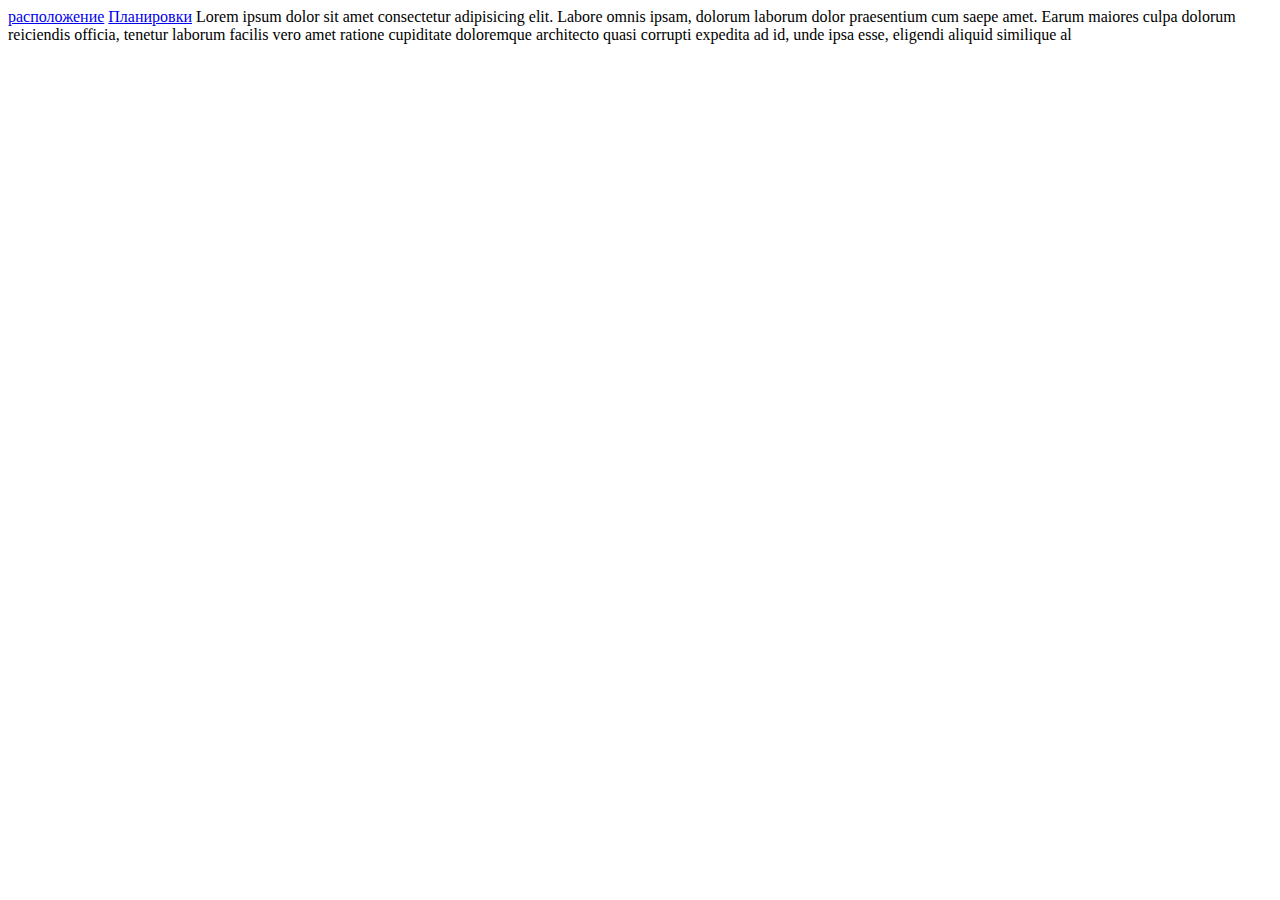
==== index.html @ f55ac9bf "инициализация проекта" ====
<!DOCTYPE html>
<html lang="en">
<head>
    <meta charset="UTF-8">
    <meta name="viewport" content="width=device-width, initial-scale=1.0">
    <link rel="stylesheet" href="css/style.min.css">
    <title>Document</title>
    <style> 
      * {
        font-family:  "Montserrat";
      }
    </style>
</head>
<body>
    <a href="location.html">расположение</a>
    <a href="plans.html">Планировки</a>
    Lorem ipsum dolor sit amet consectetur adipisicing elit. Labore omnis ipsam, dolorum laborum dolor praesentium cum saepe amet. Earum maiores culpa dolorum reiciendis officia, tenetur laborum facilis vero amet ratione cupiditate doloremque architecto quasi corrupti expedita ad id, unde ipsa esse, eligendi aliquid similique al
</body>
</html>
---- css/style.min.css ----
/*# sourceMappingURL=style.min.css.map */
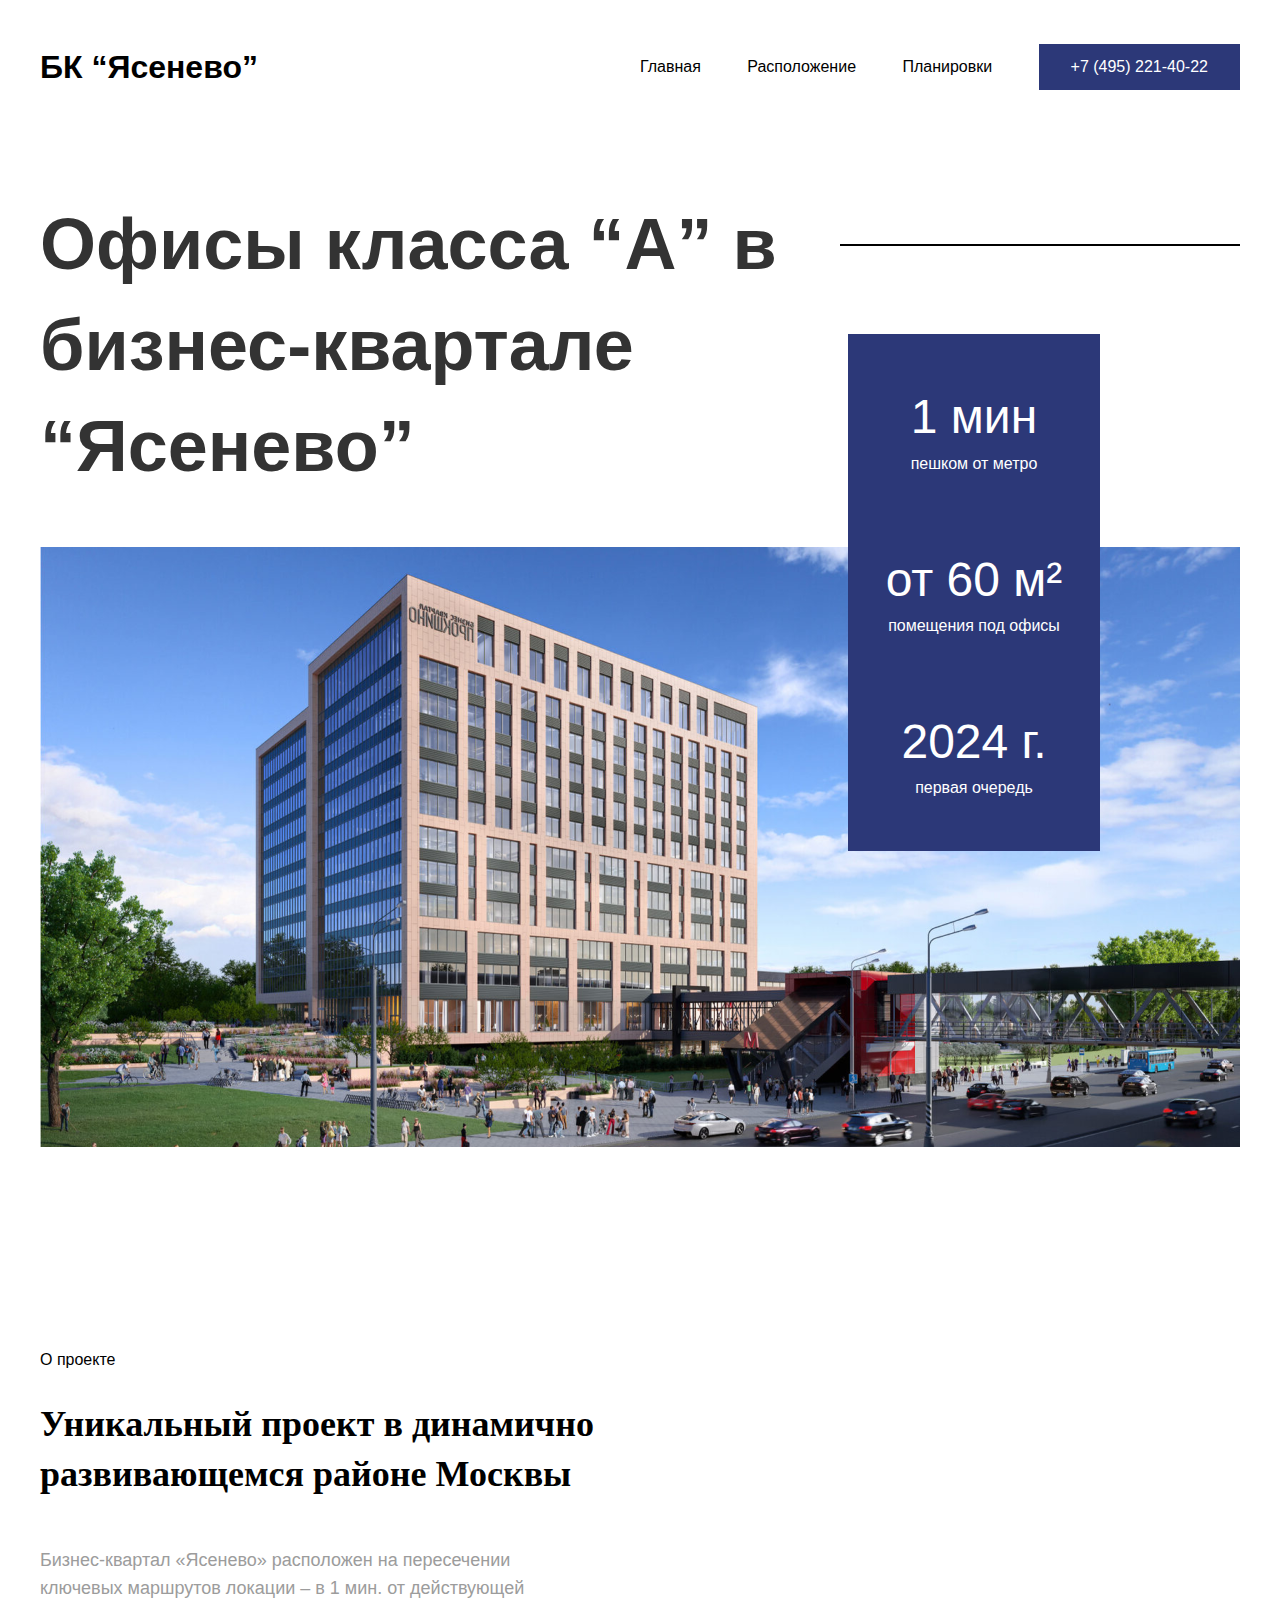
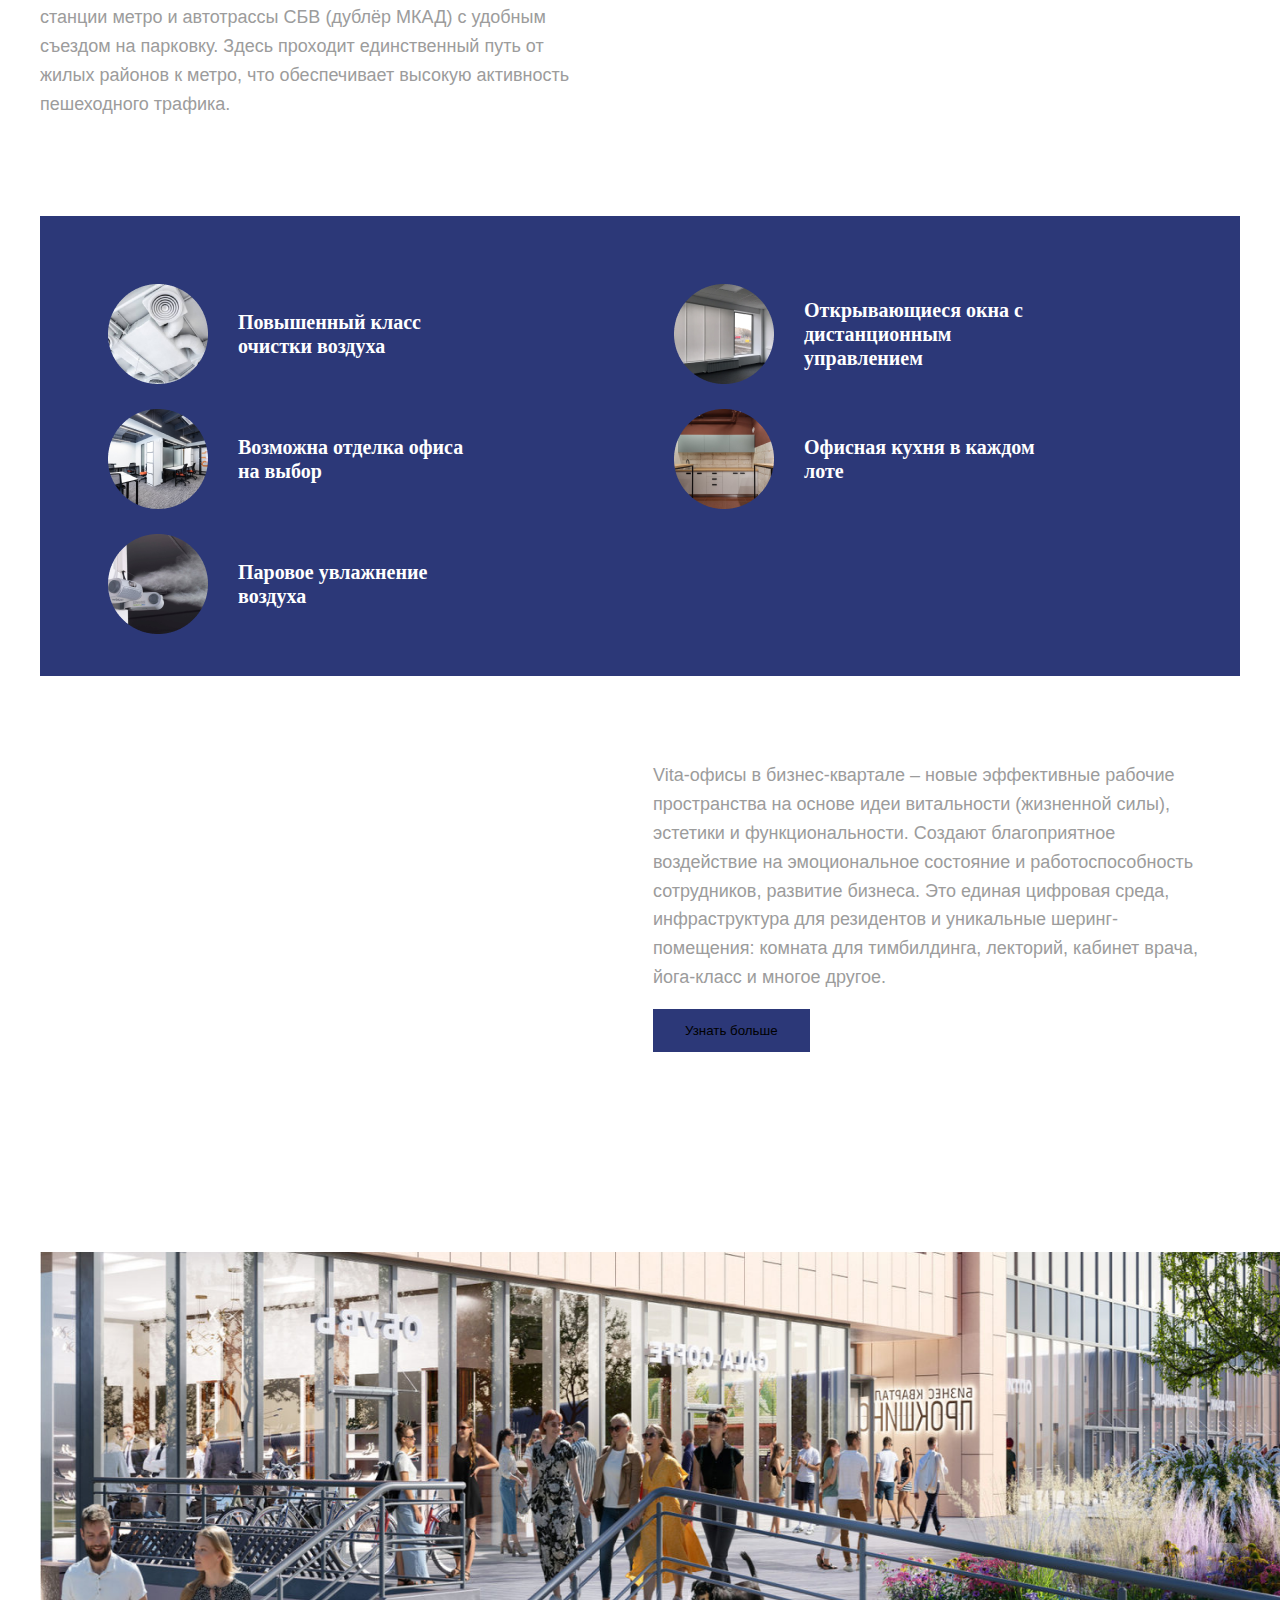
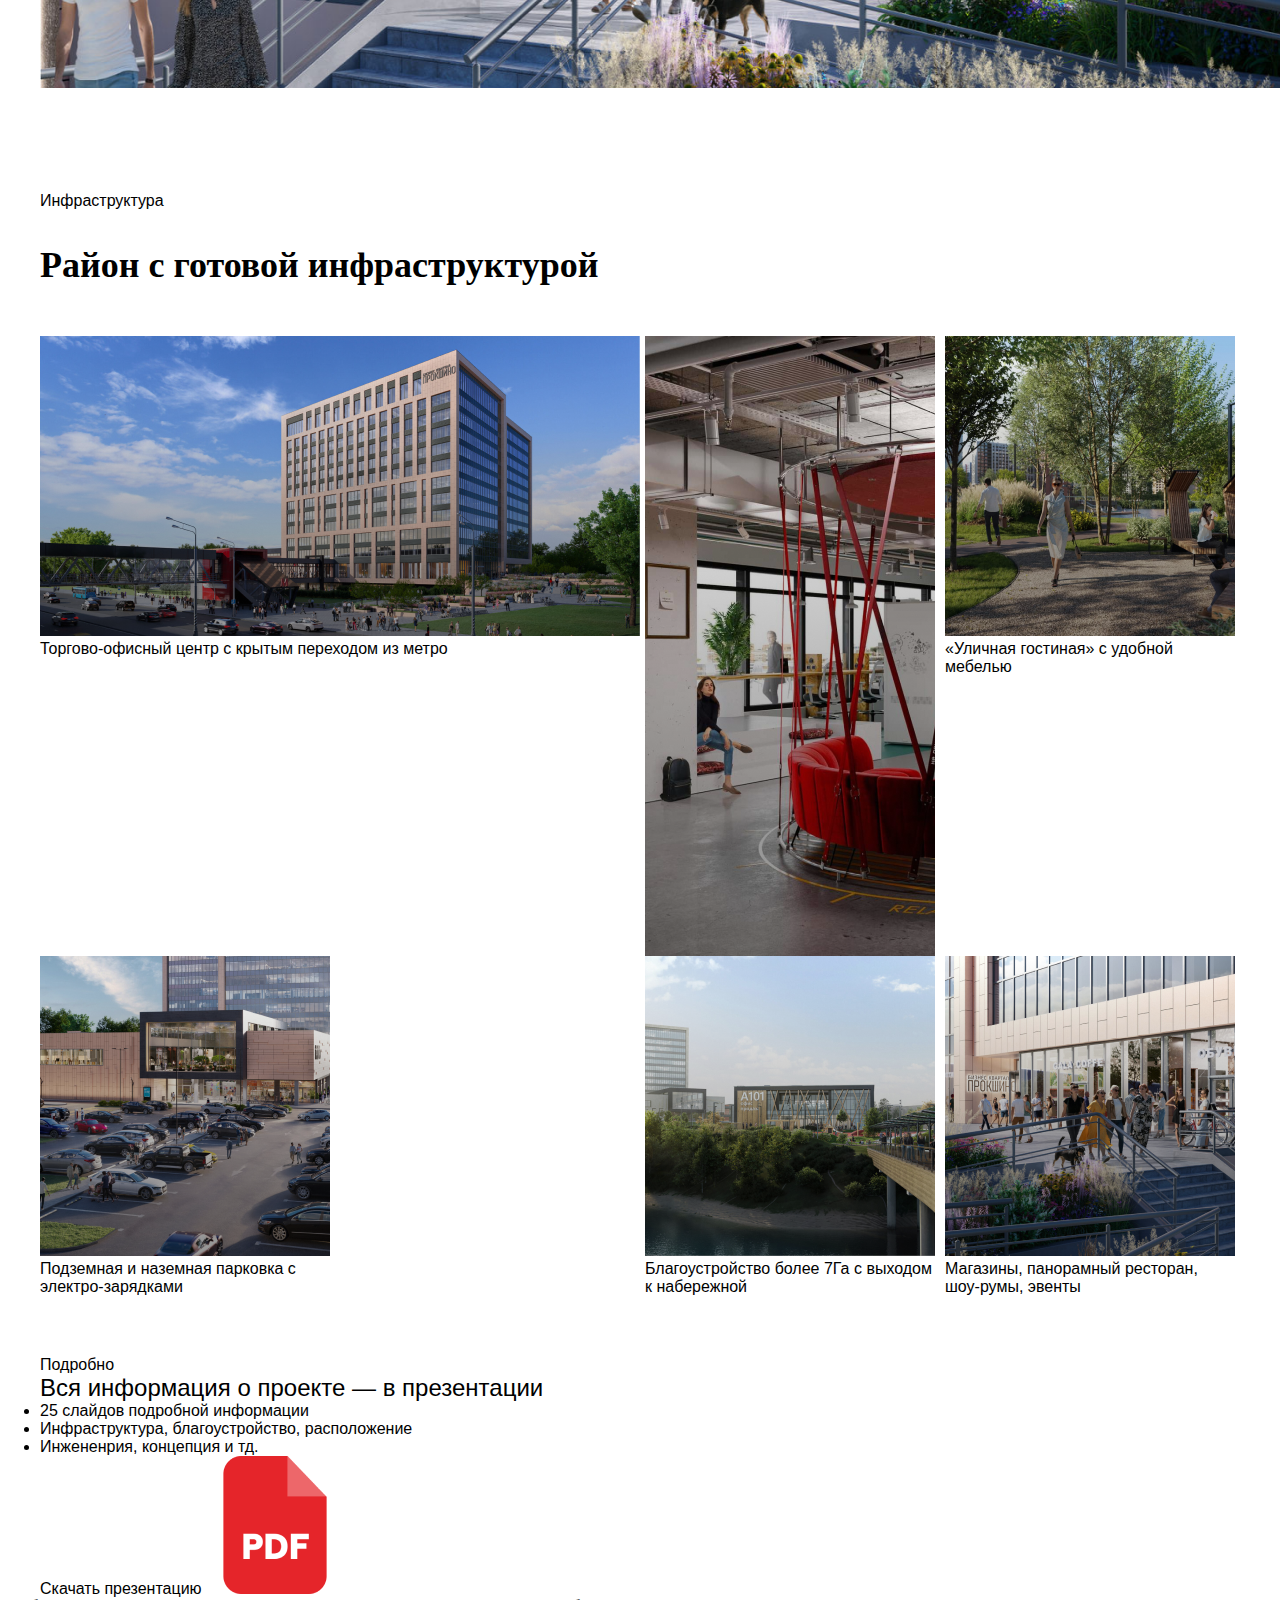
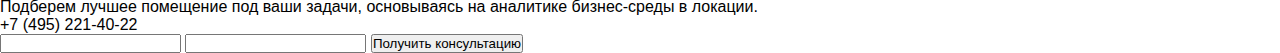
==== commit c656dc8d: "диплом правки" ====
--- a/index.html
+++ b/index.html
@@ -1,19 +1,176 @@
 <!DOCTYPE html>
 <html lang="en">
+
 <head>
-    <meta charset="UTF-8">
-    <meta name="viewport" content="width=device-width, initial-scale=1.0">
-    <link rel="stylesheet" href="css/style.min.css">
-    <title>Document</title>
-    <style> 
-      * {
-        font-family:  "Montserrat";
-      }
-    </style>
+  <meta charset="UTF-8">
+  <meta http-equiv="X-UA-Compatible" content="IE=edge">
+  <meta name="viewport" content="width=device-width, initial-scale=1.0">
+  <link rel="stylesheet" href="css/style.min.css">
+  <link rel="stylesheet" href="css/header.min.css">
+  <link rel="stylesheet" href="css/hero.min.css">
+  <link rel="stylesheet" href="css/opis.min.css">
+  <link rel="stylesheet" href="css/main.min.css">
+  <link rel="stylesheet" href="css/fonts.min.css">
+  <link rel="stylesheet" href="css/inf.min.css">
+  <title>БК “Ясенево” | Главная</title>
 </head>
+
 <body>
-    <a href="location.html">расположение</a>
-    <a href="plans.html">Планировки</a>
-    Lorem ipsum dolor sit amet consectetur adipisicing elit. Labore omnis ipsam, dolorum laborum dolor praesentium cum saepe amet. Earum maiores culpa dolorum reiciendis officia, tenetur laborum facilis vero amet ratione cupiditate doloremque architecto quasi corrupti expedita ad id, unde ipsa esse, eligendi aliquid similique al
+  <div class="wrapper">
+    <header>
+      <div class="container">
+        <div class="header">
+          <a href="index.html" class="header__logo">БК “Ясенево”</a>
+          <nav>
+            <ul class="nav">
+              <li class="nav__item"><a href="index.html">Главная</a></li>
+              <li class="nav__item"><a href="location.html">Расположение</a></li>
+              <li class="nav__item"><a href="plans.html">Планировки</a></li>
+              <li class="nav__item nav__item_button">
+                <a href="tel:+74952214022">
+                  <span>+7 (495) 221-40-22</span>
+                  <img class="nav__item__image" src="assets/images/phone.png" alt="">
+                </a>
+              </li>
+            </ul>
+          </nav>
+        </div>
+      </div>
+    </header>
+    <main>
+      <div class="container">
+        <section class="hero">
+          <h1 class="hero__title">Офисы класса “А” в бизнес-квартале “Ясенево”</h1>
+          <div class="hero__parametrs hero__parametrs_large">
+            <div class="hero__parametrs__item">
+              <span><strong>1 мин</strong></span>
+              <span>пешком от метро</span>
+            </div>
+            <div class="hero__parametrs__item">
+              <span><strong>от 60 м²</strong></span>
+              <span>помещения под офисы</span>
+            </div>
+            <div class="hero__parametrs__item">
+              <span><strong>2024 г.</strong></span>
+              <span>первая очередь</span>
+            </div>
+          </div>
+          <img class="hero__image" src="assets/images/Mask group.png" alt="Бизнес квартал">
+          <nav>
+            <ul class="nav hero-nav">
+              <li class="nav__item nav__item_button"><a href="location.html">Расположение</a></li>
+              <li class="nav__item nav__item_button"><a href="plans.html">Планировки</a></li>
+            </ul>
+          </nav>
+        </section>
+        <section class="opis">
+          <p style="opis_linia">О проекте</p>
+          <div class="opis_abz1">
+            <div>
+              <h2 class="opis_title">Уникальный проект в динамично развивающемся районе Москвы</h2>
+              <div class="opis_abz1_p">
+                <p>Бизнес-квартал «Ясенево» расположен на пересечении ключевых маршрутов локации – в 1 мин. от
+                  действующей
+                  станции метро и автотрассы СБВ (дублёр МКАД) с удобным съездом на парковку. Здесь проходит
+                  единственный путь
+                  от жилых районов к метро, что обеспечивает высокую активность пешеходного трафика.</p>
+              </div>
+            </div>
+          </div>
+
+          <div class="opis_grid">
+            <div class="opis_grid_div">
+              <img src="assets\images\grid 1.png" alt="" class="opis_grid_img">
+              <p class="opis_grid_p">Повышенный класс очистки воздуха</p>
+            </div>
+            <div class="opis_grid_div">
+              <img src="assets\images\grid 2.png" alt="" class="opis_grid_img">
+              <p class="opis_grid_p">Открывающиеся окна с дистанционным управлением</p>
+            </div>
+            <div class="opis_grid_div">
+              <img src="assets\images\grid 3.png" alt="" class="opis_grid_img">
+              <p class="opis_grid_p">Возможна отделка офиса на выбор</p>
+            </div>
+            <div class="opis_grid_div">
+              <img src="assets\images\grid 4.png" alt="" class="opis_grid_img">
+              <p class="opis_grid_p">Офисная кухня в каждом лоте</p>
+            </div>
+            <div class="opis_grid_div">
+              <img src="assets\images\grid 5.png" alt="" class="opis_grid_img">
+              <p class="opis_grid_p">Паровое увлажнение воздуха</p>
+            </div>
+          </div>
+          <div class="opis_abz2_p">
+            <p>Vita-офисы в бизнес-квартале – новые эффективные рабочие пространства на основе идеи витальности
+              (жизненной
+              силы), эстетики и функциональности. Создают благоприятное воздействие на эмоциональное состояние и
+              работоспособность сотрудников, развитие бизнеса. Это единая цифровая среда, инфраструктура для резидентов
+              и
+              уникальные шеринг-помещения: комната для тимбилдинга, лекторий, кабинет врача, йога-класс и многое другое.
+            </p>
+          </div>
+          <button class="opis_button">
+            <a href="/">Узнать больше</a>
+          </button>
+          
+        </section>
+        <img src="assets\images\Mask group-3.png" alt="" class="main_img">
+        <section class="inf">
+          <p style="inf_linia">Инфраструктура</p>
+          <h2 class="inf_title">Район с готовой инфраструктурой</h2>
+          <div class="inf_grid">
+            <div class="inf_grid_1">
+              <img src="assets\images\inf 1.png" alt="">
+              <p>Торгово-офисный центр с крытым переходом из метро</p>
+            </div>
+            <div class="inf_grid_2">
+              <img src="assets\images\inf 2.png" alt="">
+              <p>Уникальные пространства для резидентов бизнес центра</p>
+            </div>
+            <div class="inf_grid_3">
+              <img src="assets\images\inf 3.png" alt="">
+              <p>«Уличная гостиная» с удобной мебелью</p>
+            </div>
+            <div class="inf_grid_4">
+              <img src="assets\images\inf 4.png" alt="">
+              <p>Подземная и наземная парковка с электро-зарядками</p>
+            </div>
+            <div class="inf_grid_5">
+              <img src="assets\images\inf 5.png" alt="">
+              <p>Благоустройство более 7Га с выходом к набережной</p>
+            </div>
+            <div class="inf_grid_6">
+              <img src="assets\images\inf 6.png" alt="">
+              <p>Магазины, панорамный ресторан, шоу-румы, эвенты</p>
+            </div>
+          </div>
+        </section>
+        <section class="pdf">
+          <p class="pdf_linia">Подробно</p>
+          <h2 class="pdf__title">Вся информация о проекте — в презентации</h2>
+          <ul>
+            <li>25 слайдов подробной информации</li>
+            <li>Инфраструктура, благоустройство, расположение</li>
+            <li>Инжененрия, концепция и тд.</li>
+          </ul>
+          <a href="/assets/Obrazets-polnogo-dizai-n-proekta-1.pdf" class="pdf__link pdf__link_button">Скачать
+            презентацию</a>
+          <img src="assets/images/image 6.png" alt="" class="pdf__image">
+        </section>
+      </div>
+    </main>
+    <footer class="footer">
+      <p>
+        Подберем лучшее помещение под ваши задачи, основываясь на аналитике бизнес-среды в локации.
+      </p>
+      <p>+7 (495) 221-40-22</p>
+      <From action “” method=“get”>
+        <input type="text" id="name" reqaired>
+        <input type="tel" id="tel" reqaired>
+      </From>
+      <button>Получить консультацию</button>
+    </footer>
+  </div>
 </body>
+
 </html>--- a/css/style.min.css
+++ b/css/style.min.css
@@ -1 +1 @@
-/*# sourceMappingURL=style.min.css.map */+@font-face{font-family:"Montserrat";src:url(".../assets/fonts../assets/fonts/Montserrat-Regular.eot");src:local("Montserrat Regular"),local("Montserrat-Regular"),url(".../assets/fonts../assets/fonts/Montserrat-Regular.eot?#iefix") format("embedded-opentype"),url(".../assets/fonts../assets/fonts/Montserrat-Regular.woff2") format("woff2"),url(".../assets/fonts../assets/fonts/Montserrat-Regular.woff") format("woff"),url(".../assets/fonts../assets/fonts/Montserrat-Regular.ttf") format("truetype");font-weight:normal;font-style:normal}@font-face{font-family:"Montserrat";src:url(".../assets/fonts../assets/fonts/Montserrat-Bold.eot");src:local("Montserrat Bold"),local("Montserrat-Bold"),url(".../assets/fonts../assets/fonts/Montserrat-Bold.eot?#iefix") format("embedded-opentype"),url(".../assets/fonts../assets/fonts/Montserrat-Bold.woff2") format("woff2"),url(".../assets/fonts../assets/fonts/Montserrat-Bold.woff") format("woff"),url(".../assets/fonts../assets/fonts/Montserrat-Bold.ttf") format("truetype");font-weight:bold;font-style:normal}@font-face{font-family:"Montserrat";src:url(".../assets/fonts../assets/fonts/Montserrat-Medium.eot");src:local("Montserrat Medium"),local("Montserrat-Medium"),url(".../assets/fonts../assets/fonts/Montserrat-Medium.eot?#iefix") format("embedded-opentype"),url(".../assets/fonts../assets/fonts/Montserrat-Medium.woff2") format("woff2"),url(".../assets/fonts../assets/fonts/Montserrat-Medium.woff") format("woff"),url(".../assets/fonts../assets/fonts/Montserrat-Medium.ttf") format("truetype");font-weight:500;font-style:normal}@font-face{font-family:"Montserrat";src:url(".../assets/fonts../assets/fonts/Montserrat-SemiBold.eot");src:local("Montserrat SemiBold"),local("Montserrat-SemiBold"),url(".../assets/fonts../assets/fonts/Montserrat-SemiBold.eot?#iefix") format("embedded-opentype"),url(".../assets/fonts../assets/fonts/Montserrat-SemiBold.woff2") format("woff2"),url(".../assets/fonts../assets/fonts/Montserrat-SemiBold.woff") format("woff"),url(".../assets/fonts../assets/fonts/Montserrat-SemiBold.ttf") format("truetype");font-weight:600;font-style:normal}*{margin:0;padding:0;font-family:"Montserrat",sans-serif;font-weight:normal;box-sizing:border-box}a{text-decoration:none;color:inherit}.container{width:1200px;margin:0 auto}.main_img{position:relative;left:0;right:0;width:100vw;height:436px}@media screen and (max-width: 1279px)and (min-width: 768px){.container{width:90vw}}@media screen and (max-width: 767px){.container{width:auto;margin:0 15px}}.header{display:flex;align-items:center;justify-content:space-between;color:#000;margin-top:40px}.header__logo{font-weight:700;font-size:32px;line-height:170%}.nav{list-style:none;display:flex;align-items:center;justify-content:space-between;width:600px}.nav__item_button{color:#fff;padding:14px 32px;background:#2c3878}.nav__item_button:hover{transform:scale(1.03)}.nav__item__image{display:none}@media screen and (max-width: 1279px)and (min-width: 768px){.header__logo{font-size:20px}.nav{width:480px}.nav__item{font-size:14px}.nav__item:first-child{display:none}}@media screen and (max-width: 767px){.header{margin-top:15px}.header__logo{font-size:20px}.nav{width:auto}.nav__item{padding:12px 20px}.nav__item:not(:last-child){display:none}.nav__item span{display:none}.nav__item__image{display:block}}.hero{padding:100px 0;position:relative}.hero__title{font-weight:bold;font-size:72px;line-height:140%;max-width:760px;color:#333;margin-bottom:50px}.hero__title::after{position:absolute;content:"";top:150px;right:0;width:400px;height:2px;background:#000}.hero__title_smaller{font-size:52px}.hero__image{-o-object-fit:cover;object-fit:cover;width:100%;height:600px}.hero__parametrs{position:absolute;right:140px;top:240px;background:#2c3878;width:252px;display:flex;flex-direction:column;align-items:center;justify-content:space-around;padding-top:30px}.hero__parametrs__item{padding:40px 0;text-align:center}.hero__parametrs__item span{display:block;color:#fff;font-weight:400;font-size:16px;padding-bottom:10px;line-height:160%}.hero__parametrs__item strong{font-size:48px}.hero-nav{display:none}@media screen and (max-width: 1279px)and (min-width: 768px){.hero__image{height:400px}.hero__title{font-size:40px;max-width:480px;color:#333;margin-bottom:40px}.hero__title::after{top:130px;right:0;width:30vw}.hero__title_smaller{font-size:32px}.hero__parametrs{position:static;width:100%;flex-direction:row;justify-content:space-evenly}.hero__parametrs:not(.hero__parametrs_large){position:absolute;top:auto;right:0;height:160px;width:240px}.hero__parametrs__item{padding:30px 0}.hero__parametrs__item strong{font-size:40px}}@media screen and (max-width: 767px){.hero{padding:50px 0}.hero__image{height:200px}.hero__title{font-size:24px;max-width:100%;margin-bottom:20px}.hero__title::after{width:0}.hero__title_smaller{font-size:24px}.hero__parametrs{position:static;width:100%;flex-direction:row;justify-content:space-evenly;padding-top:15px}.hero__parametrs:not(.hero__parametrs_large){position:absolute;top:auto;right:0;height:90px;width:150px}.hero__parametrs__item{padding:20px 0}.hero__parametrs__item span{font-size:10px;padding-bottom:5px}.hero__parametrs__item strong{font-size:20px}.hero-nav{display:flex;width:100%;justify-content:space-between}.hero-nav .nav__item{font-size:14px;text-align:center;flex:1;display:block;margin:15px 5px}}.inf{padding:100px 0;position:relative}.inf_title{margin-top:30px;width:713px;color:var(#333333, #333);font-family:"Montserrat";font-size:36px;font-style:normal;font-weight:600;line-height:140%;margin-bottom:46px}.inf_linia{position:relative;color:var(#333333, #000);font-family:"Montserrat";font-size:16px;font-style:normal;font-weight:500;line-height:150%;text-transform:uppercase}.inf_linia::after{position:absolute;content:"";top:150px;right:0;width:400px;height:2px;background:#000}/*# sourceMappingURL=style.min.css.map */--- a/css/header.min.css
+++ b/css/header.min.css
@@ -0,0 +1 @@
+.header{display:flex;align-items:center;justify-content:space-between;color:#000;margin-top:40px}.header__logo{font-weight:700;font-size:32px;line-height:170%}.nav{list-style:none;display:flex;align-items:center;justify-content:space-between;width:600px}.nav__item_button{color:#fff;padding:14px 32px;background:#2c3878}.nav__item_button:hover{transform:scale(1.03)}.nav__item__image{display:none}@media screen and (max-width: 1279px)and (min-width: 768px){.header__logo{font-size:20px}.nav{width:480px}.nav__item{font-size:14px}.nav__item:first-child{display:none}}@media screen and (max-width: 767px){.header{margin-top:15px}.header__logo{font-size:20px}.nav{width:auto}.nav__item{padding:12px 20px}.nav__item:not(:last-child){display:none}.nav__item span{display:none}.nav__item__image{display:block}}/*# sourceMappingURL=header.min.css.map */--- a/css/hero.min.css
+++ b/css/hero.min.css
@@ -0,0 +1 @@
+.hero{padding:100px 0;position:relative}.hero__title{font-weight:bold;font-size:72px;line-height:140%;max-width:760px;color:#333;margin-bottom:50px}.hero__title::after{position:absolute;content:"";top:150px;right:0;width:400px;height:2px;background:#000}.hero__title_smaller{font-size:52px}.hero__image{-o-object-fit:cover;object-fit:cover;width:100%;height:600px}.hero__parametrs{position:absolute;right:140px;top:240px;background:#2c3878;width:252px;display:flex;flex-direction:column;align-items:center;justify-content:space-around;padding-top:30px}.hero__parametrs__item{padding:40px 0;text-align:center}.hero__parametrs__item span{display:block;color:#fff;font-weight:400;font-size:16px;padding-bottom:10px;line-height:160%}.hero__parametrs__item strong{font-size:48px}.hero-nav{display:none}@media screen and (max-width: 1279px)and (min-width: 768px){.hero__image{height:400px}.hero__title{font-size:40px;max-width:480px;color:#333;margin-bottom:40px}.hero__title::after{top:130px;right:0;width:30vw}.hero__title_smaller{font-size:32px}.hero__parametrs{position:static;width:100%;flex-direction:row;justify-content:space-evenly}.hero__parametrs:not(.hero__parametrs_large){position:absolute;top:auto;right:0;height:160px;width:240px}.hero__parametrs__item{padding:30px 0}.hero__parametrs__item strong{font-size:40px}}@media screen and (max-width: 767px){.hero{padding:50px 0}.hero__image{height:200px}.hero__title{font-size:24px;max-width:100%;margin-bottom:20px}.hero__title::after{width:0}.hero__title_smaller{font-size:24px}.hero__parametrs{position:static;width:100%;flex-direction:row;justify-content:space-evenly;padding-top:15px}.hero__parametrs:not(.hero__parametrs_large){position:absolute;top:auto;right:0;height:90px;width:150px}.hero__parametrs__item{padding:20px 0}.hero__parametrs__item span{font-size:10px;padding-bottom:5px}.hero__parametrs__item strong{font-size:20px}.hero-nav{display:flex;width:100%;justify-content:space-between}.hero-nav .nav__item{font-size:14px;text-align:center;flex:1;display:block;margin:15px 5px}}/*# sourceMappingURL=hero.min.css.map */--- a/css/opis.min.css
+++ b/css/opis.min.css
@@ -0,0 +1 @@
+.opis{padding:100px 0;position:relative}.opis_title{margin-top:30px;width:713px;color:var(#333333, #333);font-family:"Montserrat";font-size:36px;font-style:normal;font-weight:600;line-height:140%}.opis_linia{color:var(#333333, #000);font-family:"Montserrat";font-size:16px;font-style:normal;font-weight:500;line-height:150%;text-transform:uppercase}.opis_linia::after{position:absolute;content:"";top:150px;right:0;width:400px;height:2px;background:#000}.opis_abz1_p{margin-top:46px;width:554px;color:var(--Grayscale-10, #9C9C9C);font-family:"Montserrat";font-size:18px;font-style:normal;font-weight:400;line-height:160%;margin-bottom:98px}.opis_grid{display:grid;background-color:#2c3878;grid-template-columns:repeat(2, 1fr);grid-template-rows:repeat(3, 125px);justify-content:center;padding-left:68px;padding-top:55px;padding-bottom:55px;width:1200px;height:460px;flex-shrink:0}.opis_grid_img{float:left}.opis_grid_p{align-content:end;width:240px;margin-left:30px;color:var(--Grayscale-White, #FFF);font-family:"Montserrat";font-size:20px;font-style:normal;font-weight:600;line-height:120%}.opis_grid_div{display:flex;align-items:center}.opis_abz2_p{margin-left:613px;margin-top:85px;width:554px;color:var(--Grayscale-10, #9C9C9C);font-family:"Montserrat";font-size:18px;font-style:normal;font-weight:400;line-height:160%}.opis_button{display:inline-flex;padding:14px 32px;align-items:flex-start;gap:10px;background-color:#2c3878;margin-left:613px;margin-top:17px;margin-bottom:100px;border:none}.opis_button:hover{transform:scale(1.03)}/*# sourceMappingURL=opis.min.css.map */--- a/css/main.min.css
+++ b/css/main.min.css
@@ -0,0 +1 @@
+*{margin:0;padding:0;font-family:"Montserrat",sans-serif;font-weight:normal;box-sizing:border-box}a{text-decoration:none;color:inherit}.container{width:1200px;margin:0 auto}.main_img{position:relative;left:0;right:0;width:100vw;height:436px}@media screen and (max-width: 1279px)and (min-width: 768px){.container{width:90vw}}@media screen and (max-width: 767px){.container{width:auto;margin:0 15px}}/*# sourceMappingURL=main.min.css.map */--- a/css/fonts.min.css
+++ b/css/fonts.min.css
@@ -0,0 +1 @@
+@font-face{font-family:"Montserrat";src:url(".../assets/fonts../assets/fonts/Montserrat-Regular.eot");src:local("Montserrat Regular"),local("Montserrat-Regular"),url(".../assets/fonts../assets/fonts/Montserrat-Regular.eot?#iefix") format("embedded-opentype"),url(".../assets/fonts../assets/fonts/Montserrat-Regular.woff2") format("woff2"),url(".../assets/fonts../assets/fonts/Montserrat-Regular.woff") format("woff"),url(".../assets/fonts../assets/fonts/Montserrat-Regular.ttf") format("truetype");font-weight:normal;font-style:normal}@font-face{font-family:"Montserrat";src:url(".../assets/fonts../assets/fonts/Montserrat-Bold.eot");src:local("Montserrat Bold"),local("Montserrat-Bold"),url(".../assets/fonts../assets/fonts/Montserrat-Bold.eot?#iefix") format("embedded-opentype"),url(".../assets/fonts../assets/fonts/Montserrat-Bold.woff2") format("woff2"),url(".../assets/fonts../assets/fonts/Montserrat-Bold.woff") format("woff"),url(".../assets/fonts../assets/fonts/Montserrat-Bold.ttf") format("truetype");font-weight:bold;font-style:normal}@font-face{font-family:"Montserrat";src:url(".../assets/fonts../assets/fonts/Montserrat-Medium.eot");src:local("Montserrat Medium"),local("Montserrat-Medium"),url(".../assets/fonts../assets/fonts/Montserrat-Medium.eot?#iefix") format("embedded-opentype"),url(".../assets/fonts../assets/fonts/Montserrat-Medium.woff2") format("woff2"),url(".../assets/fonts../assets/fonts/Montserrat-Medium.woff") format("woff"),url(".../assets/fonts../assets/fonts/Montserrat-Medium.ttf") format("truetype");font-weight:500;font-style:normal}@font-face{font-family:"Montserrat";src:url(".../assets/fonts../assets/fonts/Montserrat-SemiBold.eot");src:local("Montserrat SemiBold"),local("Montserrat-SemiBold"),url(".../assets/fonts../assets/fonts/Montserrat-SemiBold.eot?#iefix") format("embedded-opentype"),url(".../assets/fonts../assets/fonts/Montserrat-SemiBold.woff2") format("woff2"),url(".../assets/fonts../assets/fonts/Montserrat-SemiBold.woff") format("woff"),url(".../assets/fonts../assets/fonts/Montserrat-SemiBold.ttf") format("truetype");font-weight:600;font-style:normal}/*# sourceMappingURL=fonts.min.css.map */--- a/css/inf.min.css
+++ b/css/inf.min.css
@@ -0,0 +1 @@
+.inf{padding:100px 0;position:relative}.inf_title{margin-top:30px;width:713px;color:var(#333333, #333);font-family:"Montserrat";font-size:36px;font-style:normal;font-weight:600;line-height:140%;margin-bottom:46px}.inf_linia{position:relative;color:var(#333333, #000);font-family:"Montserrat";font-size:16px;font-style:normal;font-weight:500;line-height:150%;text-transform:uppercase}.inf_linia::after{position:absolute;content:"";top:150px;right:0;width:400px;height:2px;background:#000}.inf_grid{display:grid;grid-column:4 auto;grid-row:2 auto}.inf_grid_1{grid-column-start:1;grid-column-end:2;grid-row:1;width:600px;height:300px;flex-shrink:0}.inf_grid_2{grid-row-start:1;grid-row-end:2;grid-column:2;width:290px;height:620px;flex-shrink:0}.inf_grid_3{grid-row-start:1;grid-column:4;width:290px;height:300px;flex-shrink:0}.inf_grid_4{grid-row-start:2;grid-column:1;width:290px;height:300px;flex-shrink:0}.inf_grid_5{grid-row-start:2;grid-column:2;width:290px;height:300px;flex-shrink:0}.inf_grid_6{grid-row-start:2;grid-column:4;width:290px;height:300px;flex-shrink:0}/*# sourceMappingURL=inf.min.css.map */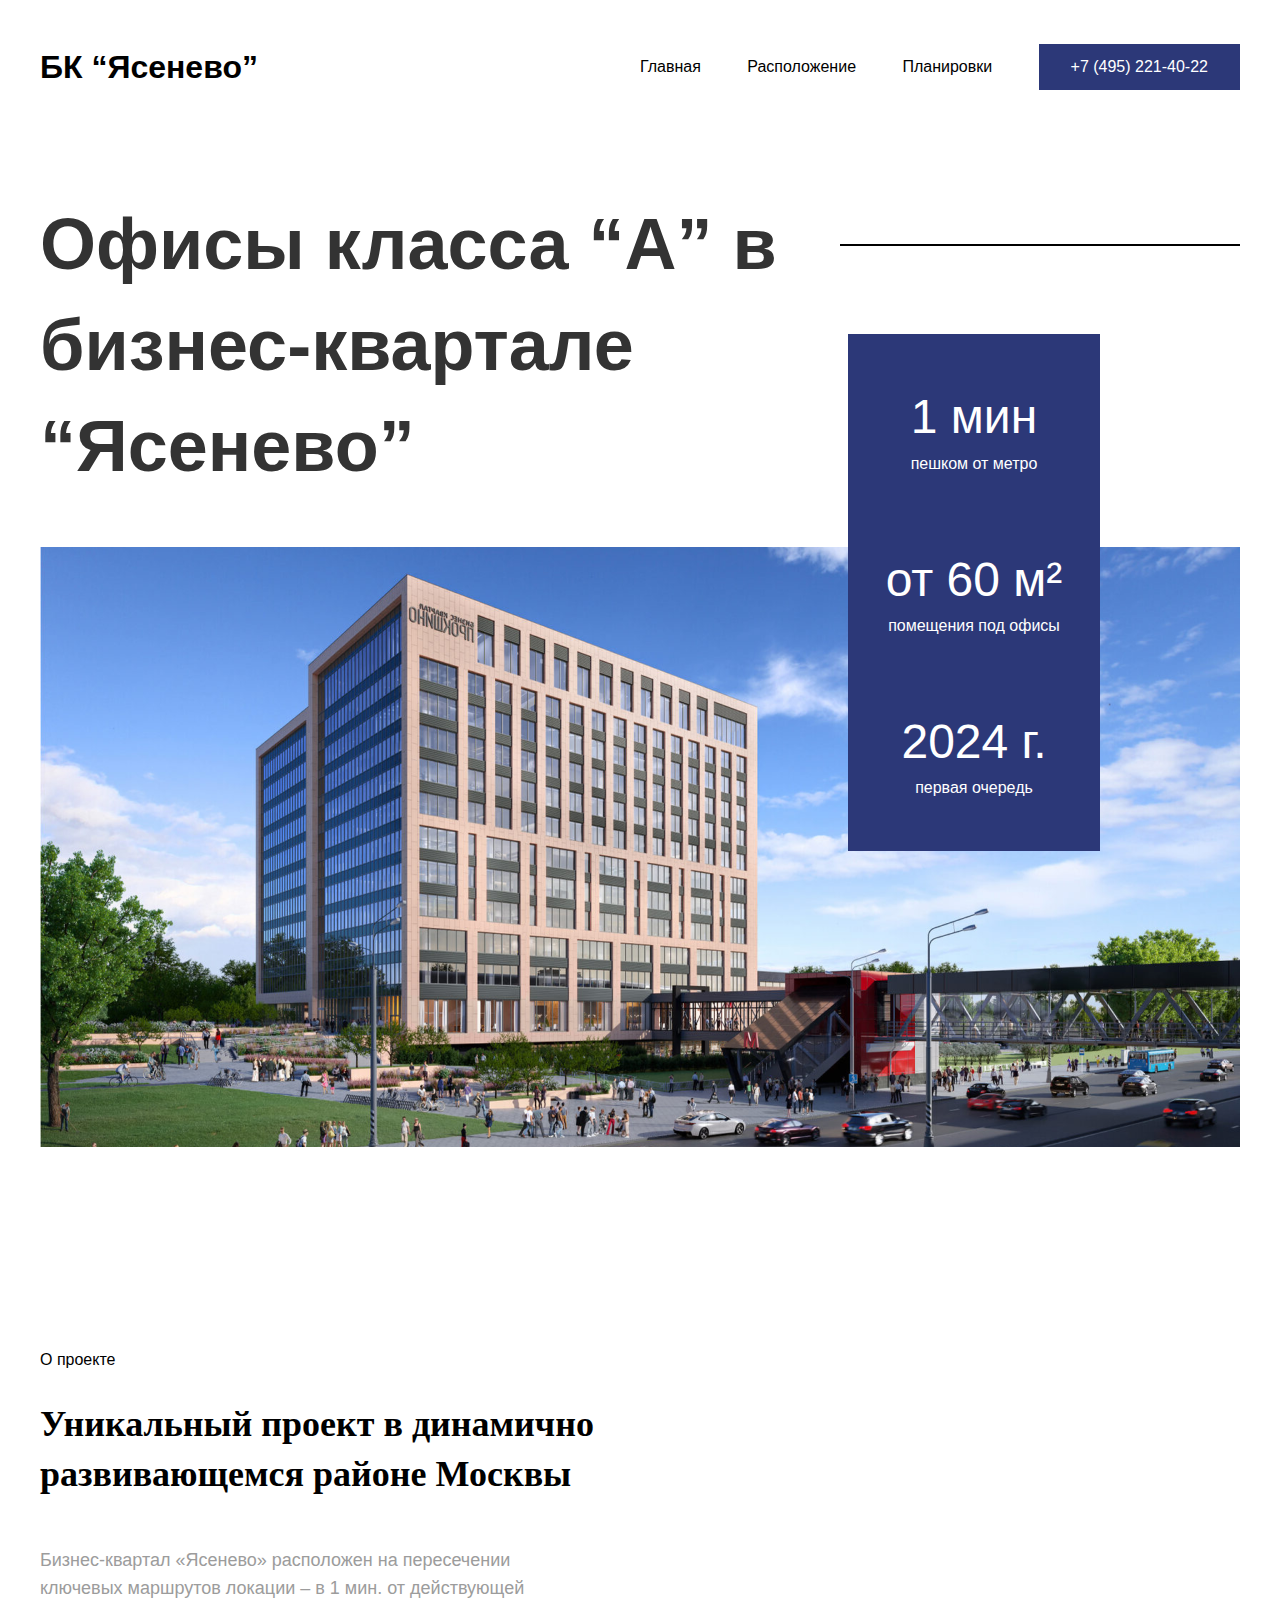
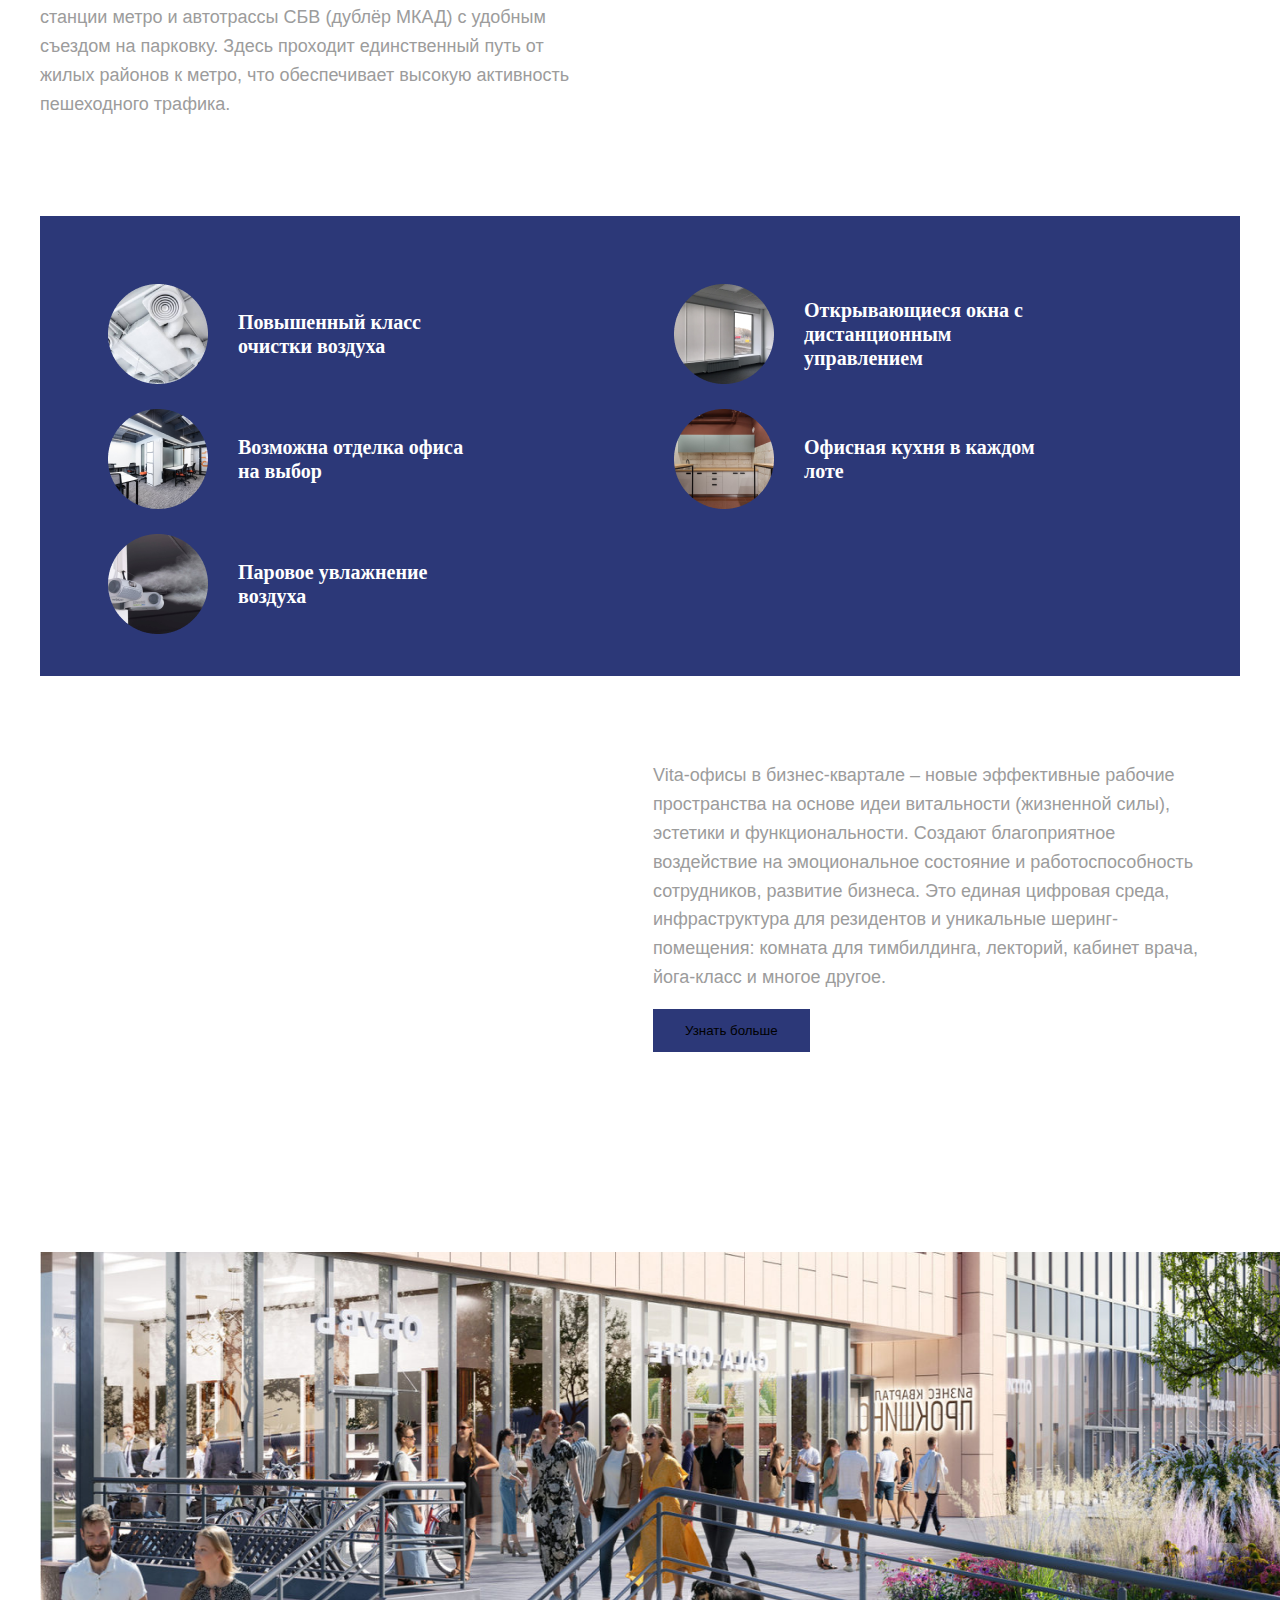
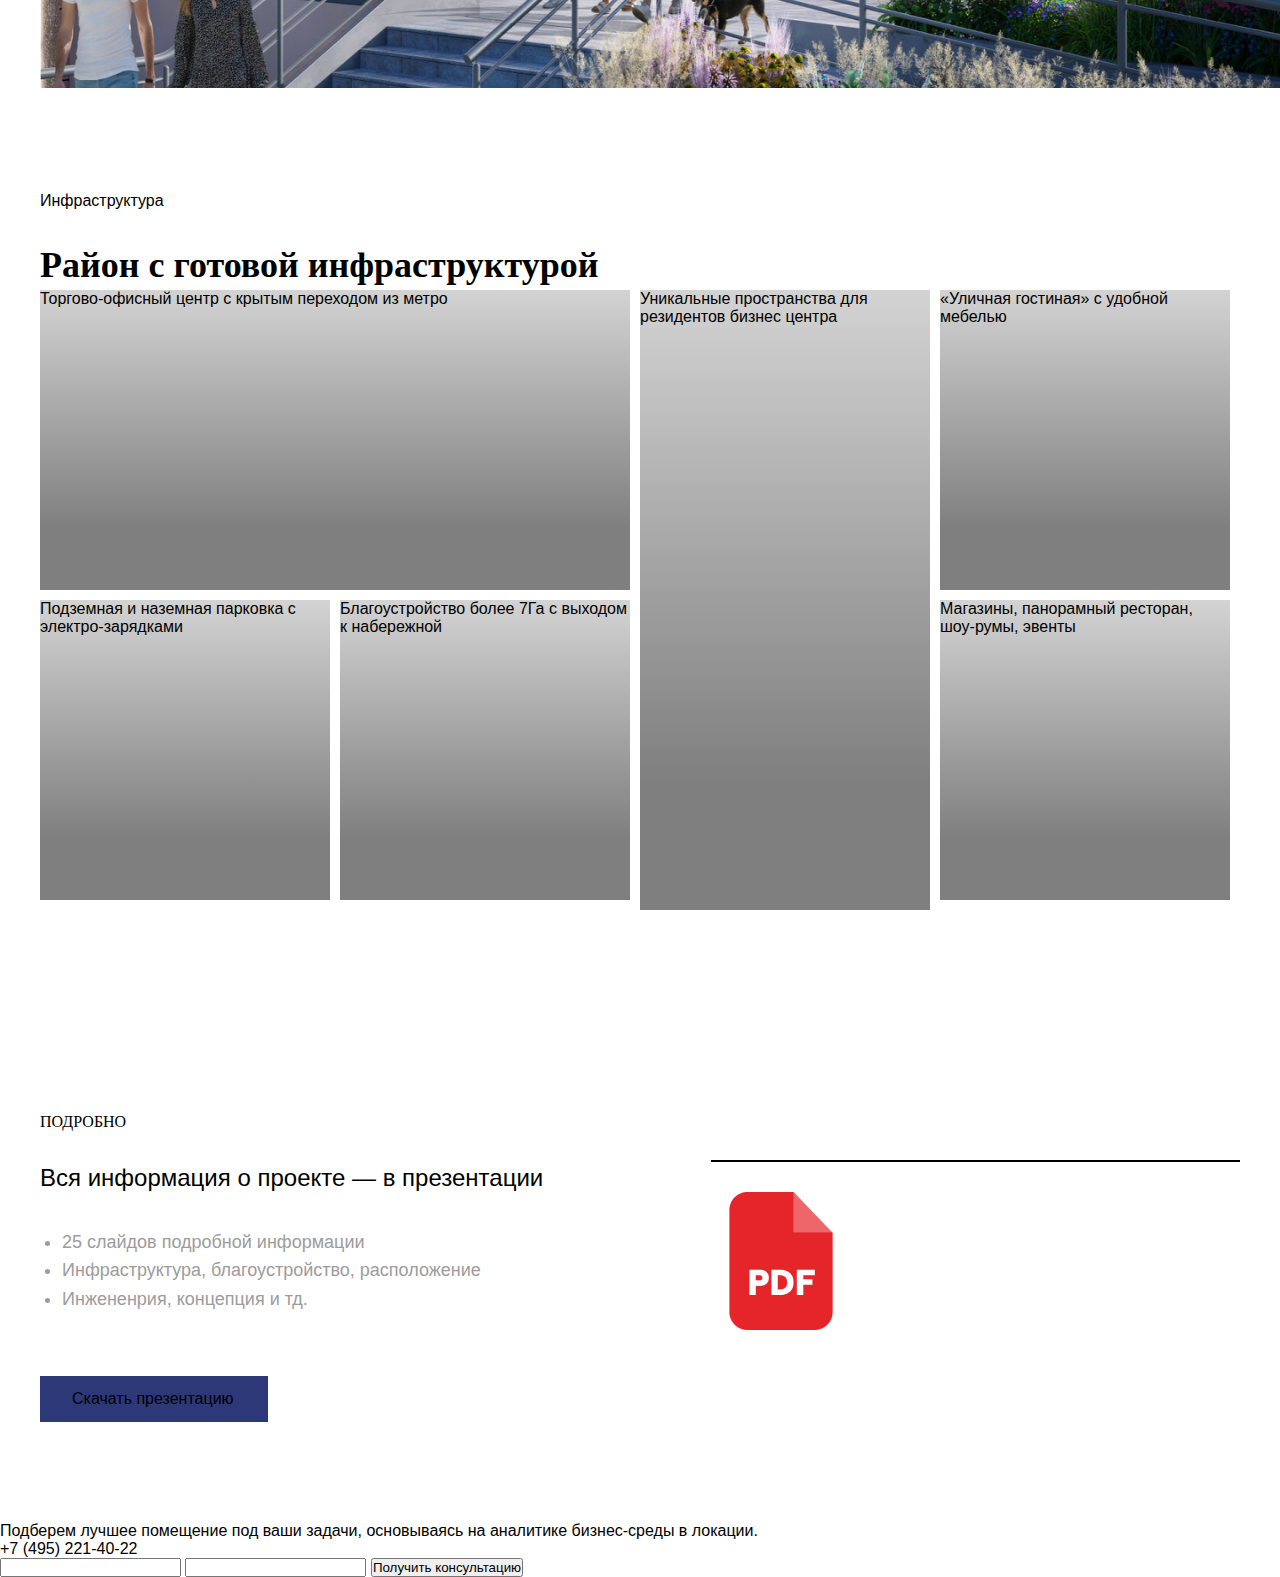
==== commit 9a19e27d: "доделал pdf_ошибка с фоном" ====
--- a/index.html
+++ b/index.html
@@ -12,6 +12,7 @@
   <link rel="stylesheet" href="css/main.min.css">
   <link rel="stylesheet" href="css/fonts.min.css">
   <link rel="stylesheet" href="css/inf.min.css">
+  <link rel="stylesheet" href="css/pdf.min.css">
   <title>БК “Ясенево” | Главная</title>
 </head>
 
@@ -112,7 +113,7 @@
           <button class="opis_button">
             <a href="/">Узнать больше</a>
           </button>
-          
+
         </section>
         <img src="assets\images\Mask group-3.png" alt="" class="main_img">
         <section class="inf">
@@ -120,45 +121,48 @@
           <h2 class="inf_title">Район с готовой инфраструктурой</h2>
           <div class="inf_grid">
             <div class="inf_grid_1">
-              <img src="assets\images\inf 1.png" alt="">
               <p>Торгово-офисный центр с крытым переходом из метро</p>
             </div>
             <div class="inf_grid_2">
-              <img src="assets\images\inf 2.png" alt="">
               <p>Уникальные пространства для резидентов бизнес центра</p>
             </div>
             <div class="inf_grid_3">
-              <img src="assets\images\inf 3.png" alt="">
               <p>«Уличная гостиная» с удобной мебелью</p>
             </div>
             <div class="inf_grid_4">
-              <img src="assets\images\inf 4.png" alt="">
               <p>Подземная и наземная парковка с электро-зарядками</p>
             </div>
             <div class="inf_grid_5">
-              <img src="assets\images\inf 5.png" alt="">
               <p>Благоустройство более 7Га с выходом к набережной</p>
             </div>
             <div class="inf_grid_6">
-              <img src="assets\images\inf 6.png" alt="">
               <p>Магазины, панорамный ресторан, шоу-румы, эвенты</p>
             </div>
           </div>
         </section>
+
+
+
         <section class="pdf">
           <p class="pdf_linia">Подробно</p>
           <h2 class="pdf__title">Вся информация о проекте — в презентации</h2>
-          <ul>
-            <li>25 слайдов подробной информации</li>
-            <li>Инфраструктура, благоустройство, расположение</li>
-            <li>Инжененрия, концепция и тд.</li>
-          </ul>
+          <div class="pdf_flex">
+            <ul class="pdf_flex_spis">
+              <li>25 слайдов подробной информации</li>
+              <li>Инфраструктура, благоустройство, расположение</li>
+              <li>Инжененрия, концепция и тд.</li>
+            </ul>
+            <img src="assets/images/image 6.png" alt="" class="pdf__flex_image">
+          </div>
+
           <a href="/assets/Obrazets-polnogo-dizai-n-proekta-1.pdf" class="pdf__link pdf__link_button">Скачать
             презентацию</a>
-          <img src="assets/images/image 6.png" alt="" class="pdf__image">
         </section>
       </div>
     </main>
+
+
+
     <footer class="footer">
       <p>
         Подберем лучшее помещение под ваши задачи, основываясь на аналитике бизнес-среды в локации.
--- a/css/style.min.css
+++ b/css/style.min.css
@@ -1 +1 @@
-@font-face{font-family:"Montserrat";src:url(".../assets/fonts../assets/fonts/Montserrat-Regular.eot");src:local("Montserrat Regular"),local("Montserrat-Regular"),url(".../assets/fonts../assets/fonts/Montserrat-Regular.eot?#iefix") format("embedded-opentype"),url(".../assets/fonts../assets/fonts/Montserrat-Regular.woff2") format("woff2"),url(".../assets/fonts../assets/fonts/Montserrat-Regular.woff") format("woff"),url(".../assets/fonts../assets/fonts/Montserrat-Regular.ttf") format("truetype");font-weight:normal;font-style:normal}@font-face{font-family:"Montserrat";src:url(".../assets/fonts../assets/fonts/Montserrat-Bold.eot");src:local("Montserrat Bold"),local("Montserrat-Bold"),url(".../assets/fonts../assets/fonts/Montserrat-Bold.eot?#iefix") format("embedded-opentype"),url(".../assets/fonts../assets/fonts/Montserrat-Bold.woff2") format("woff2"),url(".../assets/fonts../assets/fonts/Montserrat-Bold.woff") format("woff"),url(".../assets/fonts../assets/fonts/Montserrat-Bold.ttf") format("truetype");font-weight:bold;font-style:normal}@font-face{font-family:"Montserrat";src:url(".../assets/fonts../assets/fonts/Montserrat-Medium.eot");src:local("Montserrat Medium"),local("Montserrat-Medium"),url(".../assets/fonts../assets/fonts/Montserrat-Medium.eot?#iefix") format("embedded-opentype"),url(".../assets/fonts../assets/fonts/Montserrat-Medium.woff2") format("woff2"),url(".../assets/fonts../assets/fonts/Montserrat-Medium.woff") format("woff"),url(".../assets/fonts../assets/fonts/Montserrat-Medium.ttf") format("truetype");font-weight:500;font-style:normal}@font-face{font-family:"Montserrat";src:url(".../assets/fonts../assets/fonts/Montserrat-SemiBold.eot");src:local("Montserrat SemiBold"),local("Montserrat-SemiBold"),url(".../assets/fonts../assets/fonts/Montserrat-SemiBold.eot?#iefix") format("embedded-opentype"),url(".../assets/fonts../assets/fonts/Montserrat-SemiBold.woff2") format("woff2"),url(".../assets/fonts../assets/fonts/Montserrat-SemiBold.woff") format("woff"),url(".../assets/fonts../assets/fonts/Montserrat-SemiBold.ttf") format("truetype");font-weight:600;font-style:normal}*{margin:0;padding:0;font-family:"Montserrat",sans-serif;font-weight:normal;box-sizing:border-box}a{text-decoration:none;color:inherit}.container{width:1200px;margin:0 auto}.main_img{position:relative;left:0;right:0;width:100vw;height:436px}@media screen and (max-width: 1279px)and (min-width: 768px){.container{width:90vw}}@media screen and (max-width: 767px){.container{width:auto;margin:0 15px}}.header{display:flex;align-items:center;justify-content:space-between;color:#000;margin-top:40px}.header__logo{font-weight:700;font-size:32px;line-height:170%}.nav{list-style:none;display:flex;align-items:center;justify-content:space-between;width:600px}.nav__item_button{color:#fff;padding:14px 32px;background:#2c3878}.nav__item_button:hover{transform:scale(1.03)}.nav__item__image{display:none}@media screen and (max-width: 1279px)and (min-width: 768px){.header__logo{font-size:20px}.nav{width:480px}.nav__item{font-size:14px}.nav__item:first-child{display:none}}@media screen and (max-width: 767px){.header{margin-top:15px}.header__logo{font-size:20px}.nav{width:auto}.nav__item{padding:12px 20px}.nav__item:not(:last-child){display:none}.nav__item span{display:none}.nav__item__image{display:block}}.hero{padding:100px 0;position:relative}.hero__title{font-weight:bold;font-size:72px;line-height:140%;max-width:760px;color:#333;margin-bottom:50px}.hero__title::after{position:absolute;content:"";top:150px;right:0;width:400px;height:2px;background:#000}.hero__title_smaller{font-size:52px}.hero__image{-o-object-fit:cover;object-fit:cover;width:100%;height:600px}.hero__parametrs{position:absolute;right:140px;top:240px;background:#2c3878;width:252px;display:flex;flex-direction:column;align-items:center;justify-content:space-around;padding-top:30px}.hero__parametrs__item{padding:40px 0;text-align:center}.hero__parametrs__item span{display:block;color:#fff;font-weight:400;font-size:16px;padding-bottom:10px;line-height:160%}.hero__parametrs__item strong{font-size:48px}.hero-nav{display:none}@media screen and (max-width: 1279px)and (min-width: 768px){.hero__image{height:400px}.hero__title{font-size:40px;max-width:480px;color:#333;margin-bottom:40px}.hero__title::after{top:130px;right:0;width:30vw}.hero__title_smaller{font-size:32px}.hero__parametrs{position:static;width:100%;flex-direction:row;justify-content:space-evenly}.hero__parametrs:not(.hero__parametrs_large){position:absolute;top:auto;right:0;height:160px;width:240px}.hero__parametrs__item{padding:30px 0}.hero__parametrs__item strong{font-size:40px}}@media screen and (max-width: 767px){.hero{padding:50px 0}.hero__image{height:200px}.hero__title{font-size:24px;max-width:100%;margin-bottom:20px}.hero__title::after{width:0}.hero__title_smaller{font-size:24px}.hero__parametrs{position:static;width:100%;flex-direction:row;justify-content:space-evenly;padding-top:15px}.hero__parametrs:not(.hero__parametrs_large){position:absolute;top:auto;right:0;height:90px;width:150px}.hero__parametrs__item{padding:20px 0}.hero__parametrs__item span{font-size:10px;padding-bottom:5px}.hero__parametrs__item strong{font-size:20px}.hero-nav{display:flex;width:100%;justify-content:space-between}.hero-nav .nav__item{font-size:14px;text-align:center;flex:1;display:block;margin:15px 5px}}.inf{padding:100px 0;position:relative}.inf_title{margin-top:30px;width:713px;color:var(#333333, #333);font-family:"Montserrat";font-size:36px;font-style:normal;font-weight:600;line-height:140%;margin-bottom:46px}.inf_linia{position:relative;color:var(#333333, #000);font-family:"Montserrat";font-size:16px;font-style:normal;font-weight:500;line-height:150%;text-transform:uppercase}.inf_linia::after{position:absolute;content:"";top:150px;right:0;width:400px;height:2px;background:#000}/*# sourceMappingURL=style.min.css.map */+@font-face{font-family:"Montserrat";src:url(".../assets/fonts../assets/fonts/Montserrat-Regular.eot");src:local("Montserrat Regular"),local("Montserrat-Regular"),url(".../assets/fonts../assets/fonts/Montserrat-Regular.eot?#iefix") format("embedded-opentype"),url(".../assets/fonts../assets/fonts/Montserrat-Regular.woff2") format("woff2"),url(".../assets/fonts../assets/fonts/Montserrat-Regular.woff") format("woff"),url(".../assets/fonts../assets/fonts/Montserrat-Regular.ttf") format("truetype");font-weight:normal;font-style:normal}@font-face{font-family:"Montserrat";src:url(".../assets/fonts../assets/fonts/Montserrat-Bold.eot");src:local("Montserrat Bold"),local("Montserrat-Bold"),url(".../assets/fonts../assets/fonts/Montserrat-Bold.eot?#iefix") format("embedded-opentype"),url(".../assets/fonts../assets/fonts/Montserrat-Bold.woff2") format("woff2"),url(".../assets/fonts../assets/fonts/Montserrat-Bold.woff") format("woff"),url(".../assets/fonts../assets/fonts/Montserrat-Bold.ttf") format("truetype");font-weight:bold;font-style:normal}@font-face{font-family:"Montserrat";src:url(".../assets/fonts../assets/fonts/Montserrat-Medium.eot");src:local("Montserrat Medium"),local("Montserrat-Medium"),url(".../assets/fonts../assets/fonts/Montserrat-Medium.eot?#iefix") format("embedded-opentype"),url(".../assets/fonts../assets/fonts/Montserrat-Medium.woff2") format("woff2"),url(".../assets/fonts../assets/fonts/Montserrat-Medium.woff") format("woff"),url(".../assets/fonts../assets/fonts/Montserrat-Medium.ttf") format("truetype");font-weight:500;font-style:normal}@font-face{font-family:"Montserrat";src:url(".../assets/fonts../assets/fonts/Montserrat-SemiBold.eot");src:local("Montserrat SemiBold"),local("Montserrat-SemiBold"),url(".../assets/fonts../assets/fonts/Montserrat-SemiBold.eot?#iefix") format("embedded-opentype"),url(".../assets/fonts../assets/fonts/Montserrat-SemiBold.woff2") format("woff2"),url(".../assets/fonts../assets/fonts/Montserrat-SemiBold.woff") format("woff"),url(".../assets/fonts../assets/fonts/Montserrat-SemiBold.ttf") format("truetype");font-weight:600;font-style:normal}*{margin:0;padding:0;font-family:"Montserrat",sans-serif;font-weight:normal;box-sizing:border-box}a{text-decoration:none;color:inherit}.container{width:1200px;margin:0 auto}.main_img{position:relative;left:0;right:0;width:100vw;height:436px}@media screen and (max-width: 1279px)and (min-width: 768px){.container{width:90vw}}@media screen and (max-width: 767px){.container{width:auto;margin:0 15px}}.header{display:flex;align-items:center;justify-content:space-between;color:#000;margin-top:40px}.header__logo{font-weight:700;font-size:32px;line-height:170%}.nav{list-style:none;display:flex;align-items:center;justify-content:space-between;width:600px}.nav__item_button{color:#fff;padding:14px 32px;background:#2c3878}.nav__item_button:hover{transform:scale(1.03)}.nav__item__image{display:none}@media screen and (max-width: 1279px)and (min-width: 768px){.header__logo{font-size:20px}.nav{width:480px}.nav__item{font-size:14px}.nav__item:first-child{display:none}}@media screen and (max-width: 767px){.header{margin-top:15px}.header__logo{font-size:20px}.nav{width:auto}.nav__item{padding:12px 20px}.nav__item:not(:last-child){display:none}.nav__item span{display:none}.nav__item__image{display:block}}.hero{padding:100px 0;position:relative}.hero__title{font-weight:bold;font-size:72px;line-height:140%;max-width:760px;color:#333;margin-bottom:50px}.hero__title::after{position:absolute;content:"";top:150px;right:0;width:400px;height:2px;background:#000}.hero__title_smaller{font-size:52px}.hero__image{-o-object-fit:cover;object-fit:cover;width:100%;height:600px}.hero__parametrs{position:absolute;right:140px;top:240px;background:#2c3878;width:252px;display:flex;flex-direction:column;align-items:center;justify-content:space-around;padding-top:30px}.hero__parametrs__item{padding:40px 0;text-align:center}.hero__parametrs__item span{display:block;color:#fff;font-weight:400;font-size:16px;padding-bottom:10px;line-height:160%}.hero__parametrs__item strong{font-size:48px}.hero-nav{display:none}@media screen and (max-width: 1279px)and (min-width: 768px){.hero__image{height:400px}.hero__title{font-size:40px;max-width:480px;color:#333;margin-bottom:40px}.hero__title::after{top:130px;right:0;width:30vw}.hero__title_smaller{font-size:32px}.hero__parametrs{position:static;width:100%;flex-direction:row;justify-content:space-evenly}.hero__parametrs:not(.hero__parametrs_large){position:absolute;top:auto;right:0;height:160px;width:240px}.hero__parametrs__item{padding:30px 0}.hero__parametrs__item strong{font-size:40px}}@media screen and (max-width: 767px){.hero{padding:50px 0}.hero__image{height:200px}.hero__title{font-size:24px;max-width:100%;margin-bottom:20px}.hero__title::after{width:0}.hero__title_smaller{font-size:24px}.hero__parametrs{position:static;width:100%;flex-direction:row;justify-content:space-evenly;padding-top:15px}.hero__parametrs:not(.hero__parametrs_large){position:absolute;top:auto;right:0;height:90px;width:150px}.hero__parametrs__item{padding:20px 0}.hero__parametrs__item span{font-size:10px;padding-bottom:5px}.hero__parametrs__item strong{font-size:20px}.hero-nav{display:flex;width:100%;justify-content:space-between}.hero-nav .nav__item{font-size:14px;text-align:center;flex:1;display:block;margin:15px 5px}}.inf{padding:100px 0;position:relative}.inf_linia{color:var(#333333, #000);font-family:"Montserrat";font-size:16px;font-style:normal;font-weight:500;line-height:150%;text-transform:uppercase;margin-bottom:30px}.inf_linia::after{position:absolute;content:"";top:150px;right:0;width:400px;height:2px;background:#000}.inf_title{margin-top:30px;width:713px;color:var(#333333, #333);font-family:"Montserrat";font-size:36px;font-style:normal;font-weight:600;line-height:140%}.pdf{padding:100px 0;position:relative}.pdf_linia{color:var(#333333, #000);font-family:"Montserrat";font-size:16px;font-style:normal;font-weight:500;line-height:150%;text-transform:uppercase;margin-bottom:30px}.pdf_linia::after{position:absolute;content:"";top:150px;right:0;width:529px;height:2px;background:#000}.pdf_title{margin-top:20px;color:var(--Grayscale-50, #333);font-family:Montserrat;font-size:36px;font-style:normal;font-weight:600;line-height:140%}.pdf_flex{display:flex;align-items:center}.pdf_flex_image{float:right}.pdf_flex_spis{color:var(--Grayscale-10, #9C9C9C);font-family:"Montserrat";font-size:18px;font-style:normal;font-weight:400;line-height:160%;width:634px;height:87px;margin-left:22px;margin-right:16px;margin-top:20px}.pdf__link_button{margin-top:46px;display:inline-flex;padding:14px 34px 14px 32px;align-items:flex-start;gap:10px;background:var(--Primary-Blue-100, #2C3878)}.pdf__link_button:hover{transform:scale(1.03)}/*# sourceMappingURL=style.min.css.map */--- a/css/opis.min.css
+++ b/css/opis.min.css
@@ -1 +1 @@
-.opis{padding:100px 0;position:relative}.opis_title{margin-top:30px;width:713px;color:var(#333333, #333);font-family:"Montserrat";font-size:36px;font-style:normal;font-weight:600;line-height:140%}.opis_linia{color:var(#333333, #000);font-family:"Montserrat";font-size:16px;font-style:normal;font-weight:500;line-height:150%;text-transform:uppercase}.opis_linia::after{position:absolute;content:"";top:150px;right:0;width:400px;height:2px;background:#000}.opis_abz1_p{margin-top:46px;width:554px;color:var(--Grayscale-10, #9C9C9C);font-family:"Montserrat";font-size:18px;font-style:normal;font-weight:400;line-height:160%;margin-bottom:98px}.opis_grid{display:grid;background-color:#2c3878;grid-template-columns:repeat(2, 1fr);grid-template-rows:repeat(3, 125px);justify-content:center;padding-left:68px;padding-top:55px;padding-bottom:55px;width:1200px;height:460px;flex-shrink:0}.opis_grid_img{float:left}.opis_grid_p{align-content:end;width:240px;margin-left:30px;color:var(--Grayscale-White, #FFF);font-family:"Montserrat";font-size:20px;font-style:normal;font-weight:600;line-height:120%}.opis_grid_div{display:flex;align-items:center}.opis_abz2_p{margin-left:613px;margin-top:85px;width:554px;color:var(--Grayscale-10, #9C9C9C);font-family:"Montserrat";font-size:18px;font-style:normal;font-weight:400;line-height:160%}.opis_button{display:inline-flex;padding:14px 32px;align-items:flex-start;gap:10px;background-color:#2c3878;margin-left:613px;margin-top:17px;margin-bottom:100px;border:none}.opis_button:hover{transform:scale(1.03)}/*# sourceMappingURL=opis.min.css.map */+.opis{padding:100px 0;position:relative}.opis_linia{color:var(#333333, #000);font-family:"Montserrat";font-size:16px;font-style:normal;font-weight:500;line-height:150%;text-transform:uppercase;margin-bottom:30px}.opis_linia::after{position:absolute;content:"";top:150px;right:0;width:400px;height:2px;background:#000}.opis_title{margin-top:30px;width:713px;color:var(#333333, #333);font-family:"Montserrat";font-size:36px;font-style:normal;font-weight:600;line-height:140%}.opis_abz1_p{margin-top:46px;width:554px;color:var(--Grayscale-10, #9C9C9C);font-family:"Montserrat";font-size:18px;font-style:normal;font-weight:400;line-height:160%;margin-bottom:98px}.opis_grid{display:grid;background-color:#2c3878;grid-template-columns:repeat(2, 1fr);grid-template-rows:repeat(3, 125px);justify-content:center;padding-left:68px;padding-top:55px;padding-bottom:55px;width:1200px;height:460px;flex-shrink:0}.opis_grid_img{float:left}.opis_grid_p{align-content:end;width:240px;margin-left:30px;color:var(--Grayscale-White, #FFF);font-family:"Montserrat";font-size:20px;font-style:normal;font-weight:600;line-height:120%}.opis_grid_div{display:flex;align-items:center}.opis_abz2_p{margin-left:613px;margin-top:85px;width:554px;color:var(--Grayscale-10, #9C9C9C);font-family:"Montserrat";font-size:18px;font-style:normal;font-weight:400;line-height:160%}.opis_button{display:inline-flex;padding:14px 32px;align-items:flex-start;gap:10px;background-color:#2c3878;margin-left:613px;margin-top:17px;margin-bottom:100px;border:none}.opis_button:hover{transform:scale(1.03)}/*# sourceMappingURL=opis.min.css.map */--- a/css/inf.min.css
+++ b/css/inf.min.css
@@ -1 +1 @@
-.inf{padding:100px 0;position:relative}.inf_title{margin-top:30px;width:713px;color:var(#333333, #333);font-family:"Montserrat";font-size:36px;font-style:normal;font-weight:600;line-height:140%;margin-bottom:46px}.inf_linia{position:relative;color:var(#333333, #000);font-family:"Montserrat";font-size:16px;font-style:normal;font-weight:500;line-height:150%;text-transform:uppercase}.inf_linia::after{position:absolute;content:"";top:150px;right:0;width:400px;height:2px;background:#000}.inf_grid{display:grid;grid-column:4 auto;grid-row:2 auto}.inf_grid_1{grid-column-start:1;grid-column-end:2;grid-row:1;width:600px;height:300px;flex-shrink:0}.inf_grid_2{grid-row-start:1;grid-row-end:2;grid-column:2;width:290px;height:620px;flex-shrink:0}.inf_grid_3{grid-row-start:1;grid-column:4;width:290px;height:300px;flex-shrink:0}.inf_grid_4{grid-row-start:2;grid-column:1;width:290px;height:300px;flex-shrink:0}.inf_grid_5{grid-row-start:2;grid-column:2;width:290px;height:300px;flex-shrink:0}.inf_grid_6{grid-row-start:2;grid-column:4;width:290px;height:300px;flex-shrink:0}/*# sourceMappingURL=inf.min.css.map */+.inf{padding:100px 0}.inf_linia{color:var(#333333, #000);font-family:"Montserrat";font-size:16px;font-style:normal;font-weight:500;line-height:150%;text-transform:uppercase;margin-bottom:30px}.inf_linia::after{position:absolute;content:"";top:150px;right:0;width:400px;height:2px;background:#000}.inf_title{margin-top:30px;width:713px;color:var(#333333, #333);font-family:"Montserrat";font-size:36px;font-style:normal;font-weight:600;line-height:140%}.inf_grid{display:grid;justify-content:center;grid-template-columns:repeat(4, 1fr);grid-template-rows:repeat(2, 310px);position:static}.inf_grid_1{grid-column:1/span 2;grid-row:1/2;position:static;width:590px;height:300px;flex-shrink:0;background:linear-gradient(0deg, rgba(0, 0, 0, 0.4) 20.17%, rgba(0, 0, 0, 0) 100%),url(<path-to-image>) #d3d3d3 50%/cover no-repeat}.inf_grid_2{grid-column:3/4;grid-row:1/span 2;position:static;width:290px;height:620px;flex-shrink:0;background:linear-gradient(0deg, rgba(0, 0, 0, 0.4) 20.17%, rgba(0, 0, 0, 0) 100%),url(<path-to-image>) #d3d3d3 50%/cover no-repeat}.inf_grid_3{grid-column:4/5;grid-row:1/2;position:static;width:290px;height:300px;flex-shrink:0;background:linear-gradient(0deg, rgba(0, 0, 0, 0.4) 20.17%, rgba(0, 0, 0, 0) 100%),url(<path-to-image>) #d3d3d3 50%/cover no-repeat}.inf_grid_4{grid-column:1/2;grid-row:2/3;position:static;width:290px;height:300px;flex-shrink:0;background:linear-gradient(0deg, rgba(0, 0, 0, 0.4) 20.17%, rgba(0, 0, 0, 0) 100%),url(<path-to-image>) #d3d3d3 50%/cover no-repeat}.inf_grid_5{grid-column:2/3;grid-row:2/3;width:290px;height:300px;flex-shrink:0;background:linear-gradient(0deg, rgba(0, 0, 0, 0.4) 20.17%, rgba(0, 0, 0, 0) 100%),url(<path-to-image>) #d3d3d3 50%/cover no-repeat}.inf_grid_6{grid-column:4/5;grid-row:2/3;width:290px;height:300px;flex-shrink:0;background:linear-gradient(0deg, rgba(0, 0, 0, 0.4) 20.17%, rgba(0, 0, 0, 0) 100%),url(<path-to-image>) #d3d3d3 50%/cover no-repeat}/*# sourceMappingURL=inf.min.css.map */--- a/css/pdf.min.css
+++ b/css/pdf.min.css
@@ -0,0 +1 @@
+.pdf{padding:100px 0;position:relative}.pdf_linia{color:var(#333333, #000);font-family:"Montserrat";font-size:16px;font-style:normal;font-weight:500;line-height:150%;text-transform:uppercase;margin-bottom:30px}.pdf_linia::after{position:absolute;content:"";top:150px;right:0;width:529px;height:2px;background:#000}.pdf_title{margin-top:20px;color:var(--Grayscale-50, #333);font-family:Montserrat;font-size:36px;font-style:normal;font-weight:600;line-height:140%}.pdf_flex{display:flex;align-items:center}.pdf_flex_image{float:right}.pdf_flex_spis{color:var(--Grayscale-10, #9C9C9C);font-family:"Montserrat";font-size:18px;font-style:normal;font-weight:400;line-height:160%;width:634px;height:87px;margin-left:22px;margin-right:16px;margin-top:20px}.pdf__link_button{margin-top:46px;display:inline-flex;padding:14px 34px 14px 32px;align-items:flex-start;gap:10px;background:var(--Primary-Blue-100, #2C3878)}.pdf__link_button:hover{transform:scale(1.03)}/*# sourceMappingURL=pdf.min.css.map */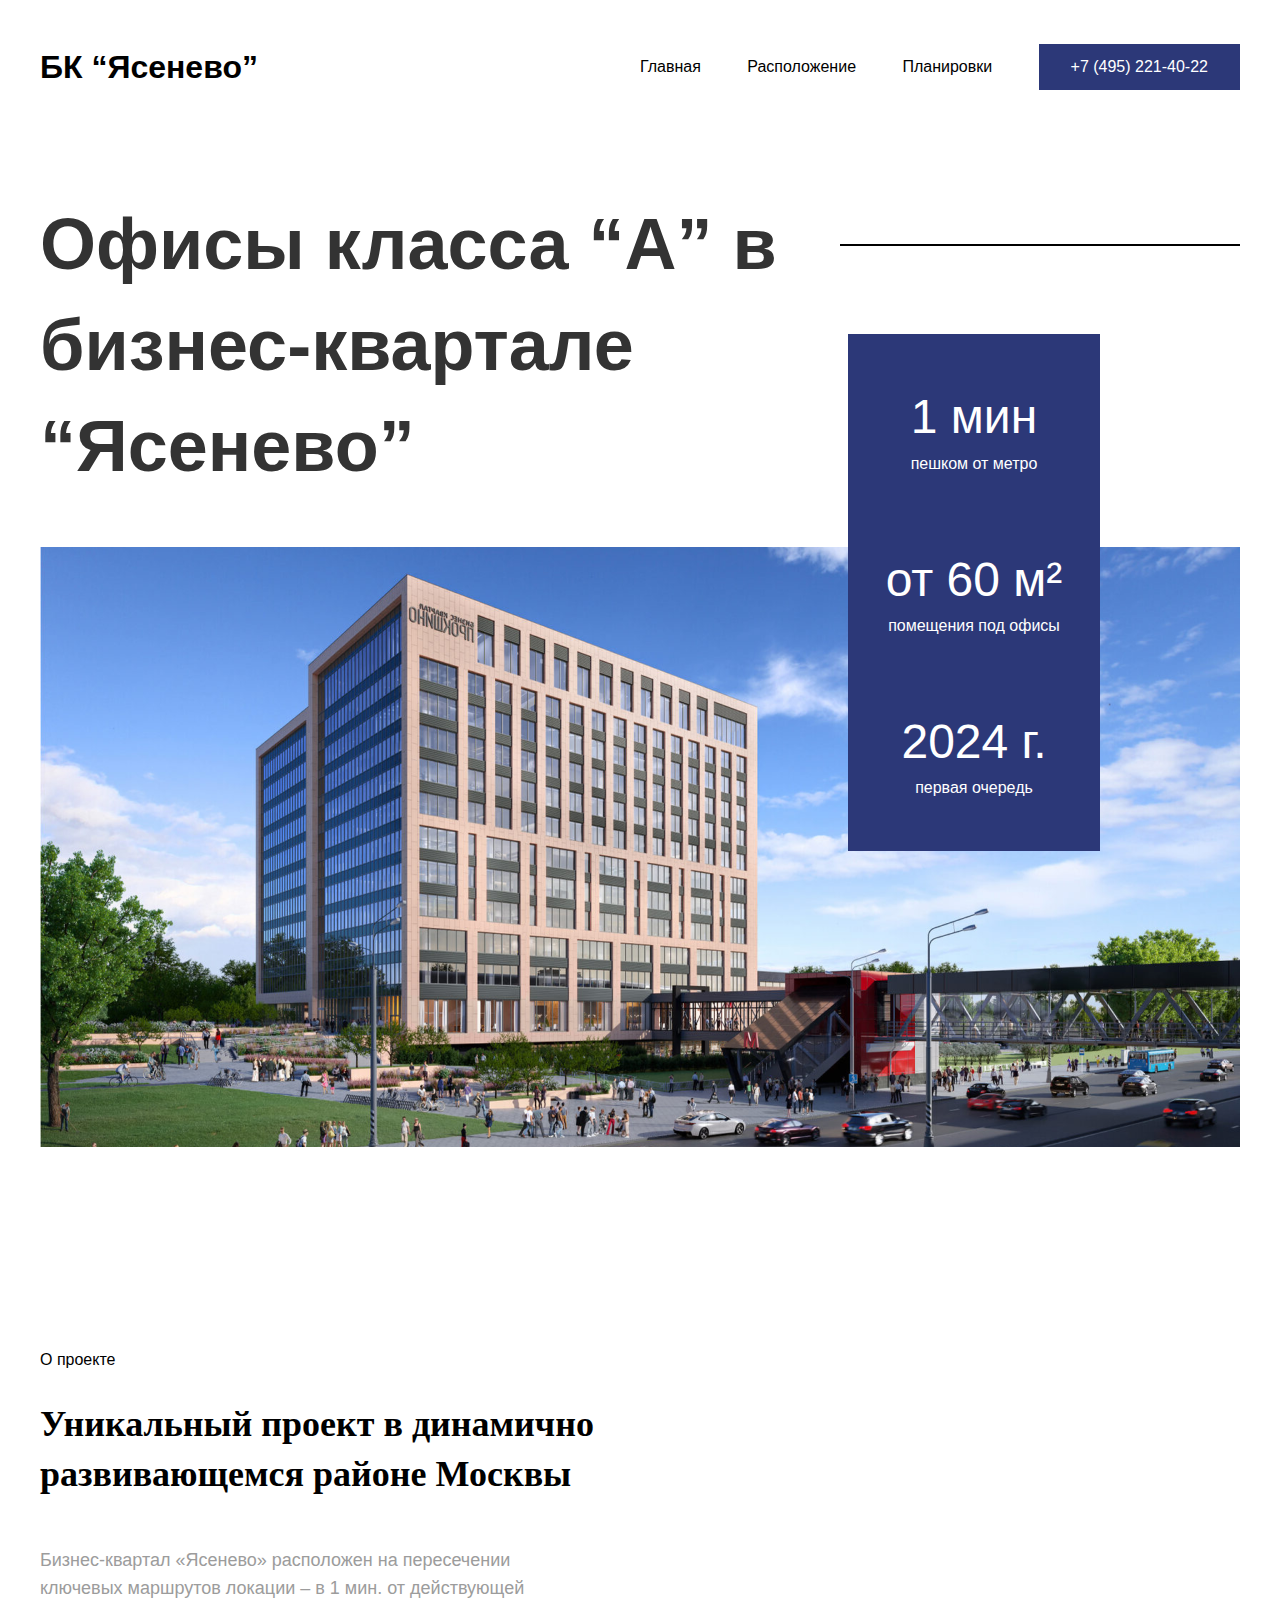
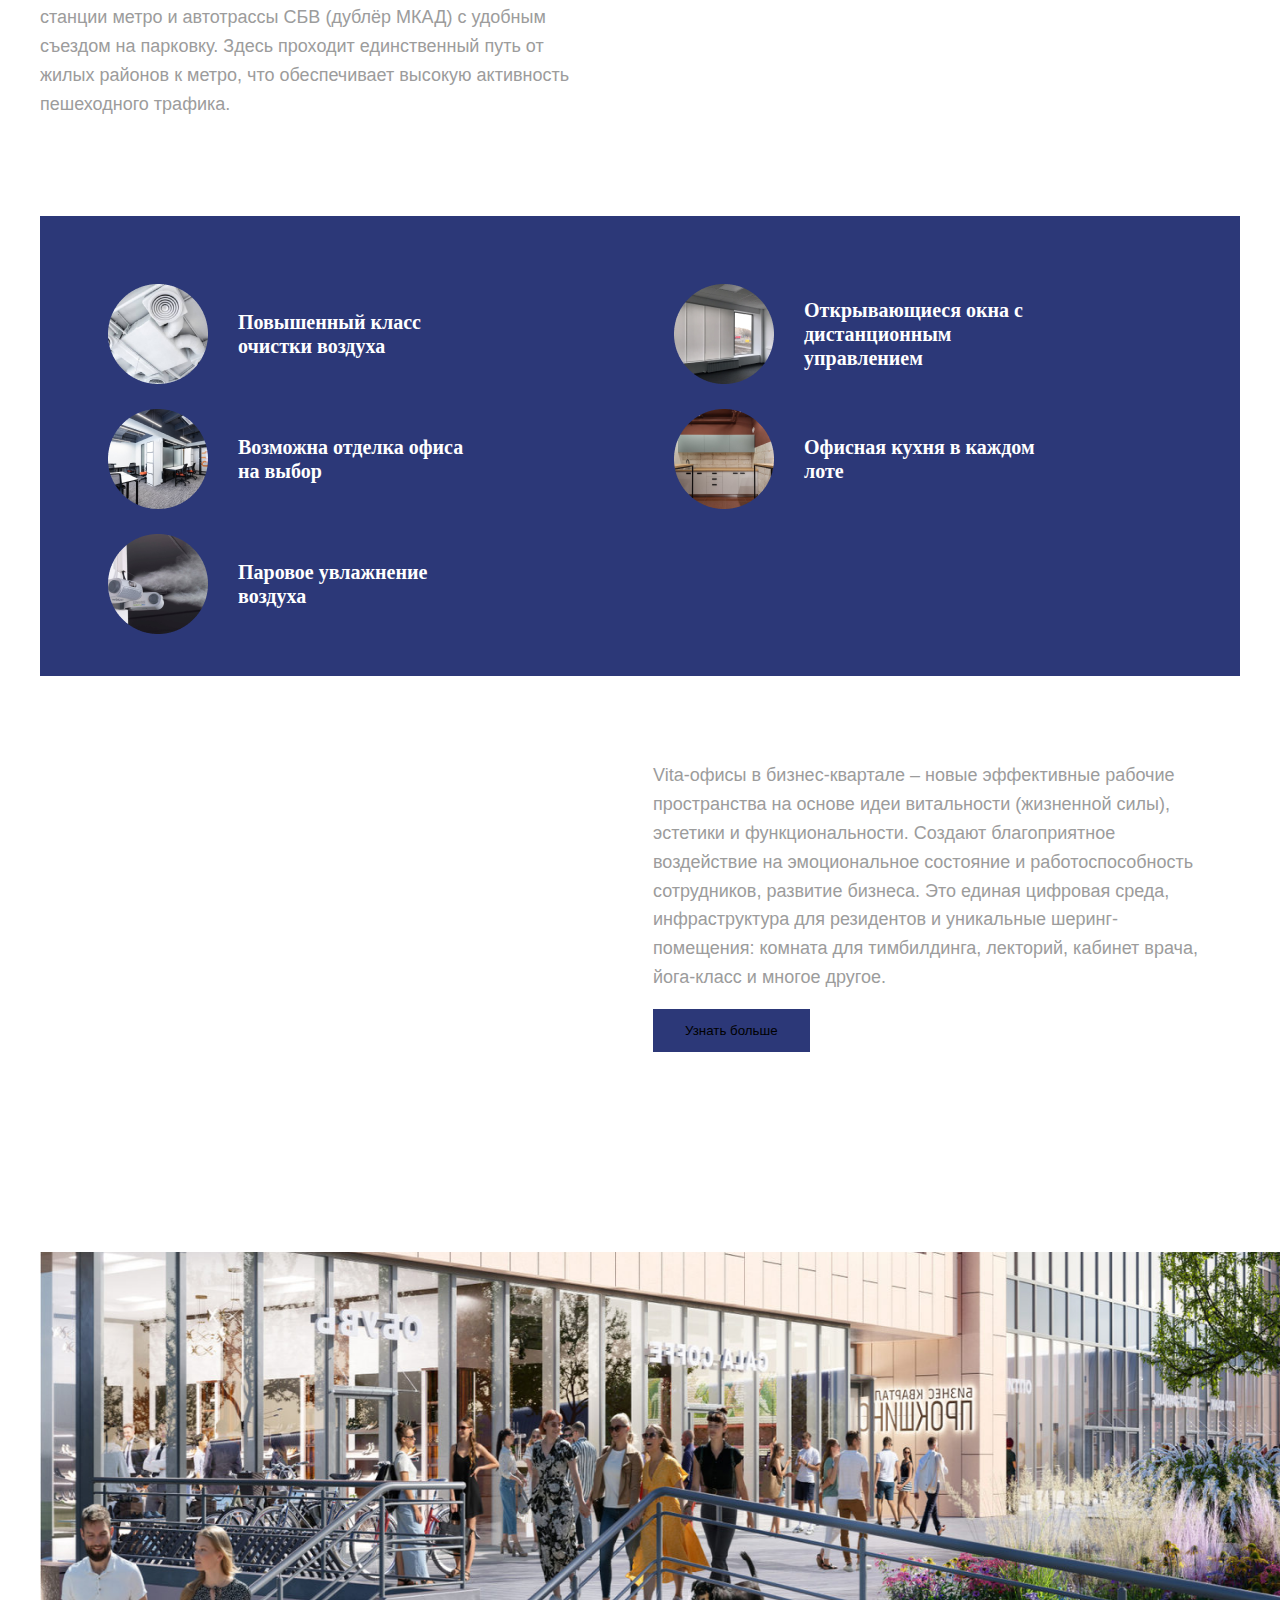
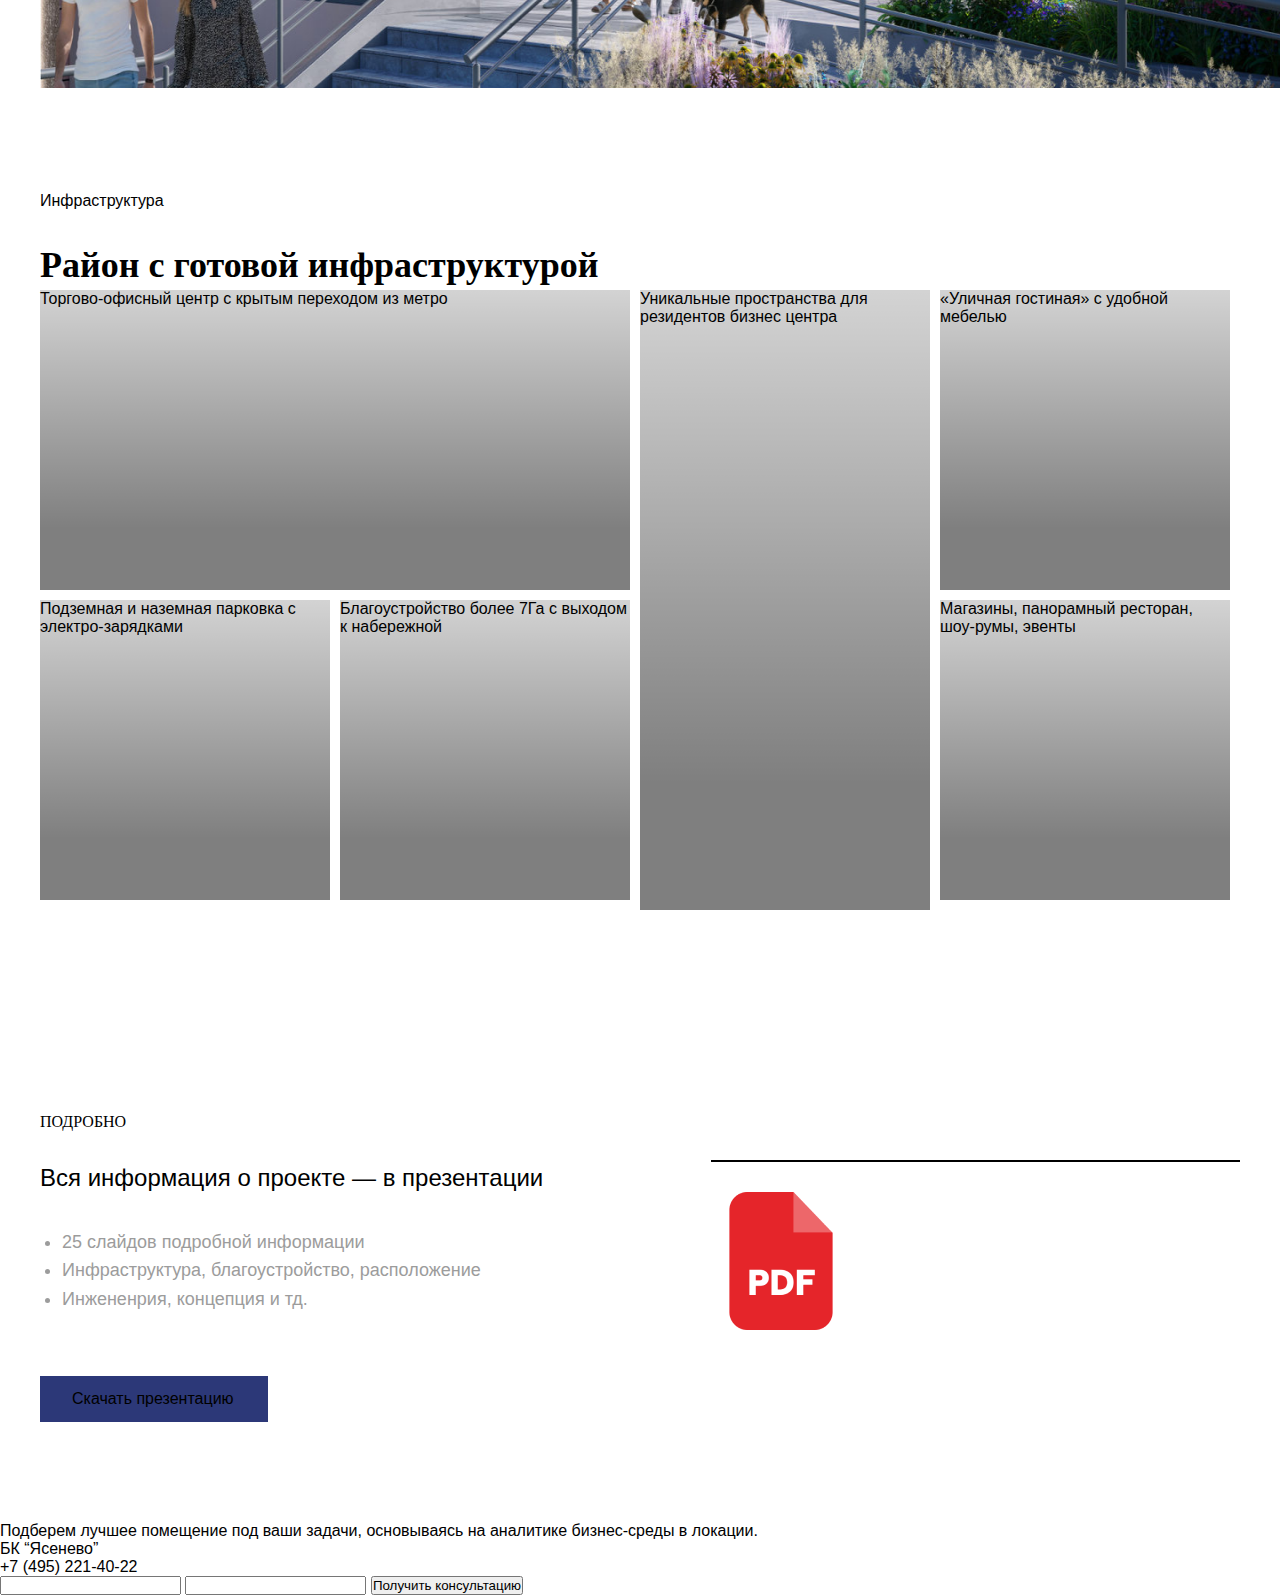
==== commit 67e99d8a: "inf правки" ====
--- a/index.html
+++ b/index.html
@@ -164,9 +164,17 @@
 
 
     <footer class="footer">
-      <p>
-        Подберем лучшее помещение под ваши задачи, основываясь на аналитике бизнес-среды в локации.
-      </p>
+      <div>
+        <p>
+          Подберем лучшее помещение под ваши задачи, основываясь на аналитике бизнес-среды в локации.
+        </p>
+      </div>
+      <div>
+        <p>БК “Ясенево”</p>
+      </div>
+      <div>
+        
+      </div>
       <p>+7 (495) 221-40-22</p>
       <From action “” method=“get”>
         <input type="text" id="name" reqaired>
--- a/css/inf.min.css
+++ b/css/inf.min.css
@@ -1 +1 @@
-.inf{padding:100px 0}.inf_linia{color:var(#333333, #000);font-family:"Montserrat";font-size:16px;font-style:normal;font-weight:500;line-height:150%;text-transform:uppercase;margin-bottom:30px}.inf_linia::after{position:absolute;content:"";top:150px;right:0;width:400px;height:2px;background:#000}.inf_title{margin-top:30px;width:713px;color:var(#333333, #333);font-family:"Montserrat";font-size:36px;font-style:normal;font-weight:600;line-height:140%}.inf_grid{display:grid;justify-content:center;grid-template-columns:repeat(4, 1fr);grid-template-rows:repeat(2, 310px);position:static}.inf_grid_1{grid-column:1/span 2;grid-row:1/2;position:static;width:590px;height:300px;flex-shrink:0;background:linear-gradient(0deg, rgba(0, 0, 0, 0.4) 20.17%, rgba(0, 0, 0, 0) 100%),url(<path-to-image>) #d3d3d3 50%/cover no-repeat}.inf_grid_2{grid-column:3/4;grid-row:1/span 2;position:static;width:290px;height:620px;flex-shrink:0;background:linear-gradient(0deg, rgba(0, 0, 0, 0.4) 20.17%, rgba(0, 0, 0, 0) 100%),url(<path-to-image>) #d3d3d3 50%/cover no-repeat}.inf_grid_3{grid-column:4/5;grid-row:1/2;position:static;width:290px;height:300px;flex-shrink:0;background:linear-gradient(0deg, rgba(0, 0, 0, 0.4) 20.17%, rgba(0, 0, 0, 0) 100%),url(<path-to-image>) #d3d3d3 50%/cover no-repeat}.inf_grid_4{grid-column:1/2;grid-row:2/3;position:static;width:290px;height:300px;flex-shrink:0;background:linear-gradient(0deg, rgba(0, 0, 0, 0.4) 20.17%, rgba(0, 0, 0, 0) 100%),url(<path-to-image>) #d3d3d3 50%/cover no-repeat}.inf_grid_5{grid-column:2/3;grid-row:2/3;width:290px;height:300px;flex-shrink:0;background:linear-gradient(0deg, rgba(0, 0, 0, 0.4) 20.17%, rgba(0, 0, 0, 0) 100%),url(<path-to-image>) #d3d3d3 50%/cover no-repeat}.inf_grid_6{grid-column:4/5;grid-row:2/3;width:290px;height:300px;flex-shrink:0;background:linear-gradient(0deg, rgba(0, 0, 0, 0.4) 20.17%, rgba(0, 0, 0, 0) 100%),url(<path-to-image>) #d3d3d3 50%/cover no-repeat}/*# sourceMappingURL=inf.min.css.map */+.inf{padding:100px 0}.inf_linia{color:var(#333333, #000);font-family:"Montserrat";font-size:16px;font-style:normal;font-weight:500;line-height:150%;text-transform:uppercase;margin-bottom:30px}.inf_linia::after{position:absolute;content:"";top:150px;right:0;width:400px;height:2px;background:#000}.inf_title{margin-top:30px;width:713px;color:var(#333333, #333);font-family:"Montserrat";font-size:36px;font-style:normal;font-weight:600;line-height:140%}.inf_grid{display:grid;justify-content:center;grid-template-columns:repeat(4, 1fr);grid-template-rows:repeat(2, 310px);position:static}.inf_grid_1{grid-column:1/span 2;grid-row:1/2;position:static;width:590px;height:300px;flex-shrink:0;background:linear-gradient(0deg, rgba(0, 0, 0, 0.4) 20.17%, rgba(0, 0, 0, 0) 100%),url("assetsimagesinf 1.png") #d3d3d3 50%/cover no-repeat}.inf_grid_2{grid-column:3/4;grid-row:1/span 2;position:static;width:290px;height:620px;flex-shrink:0;background:linear-gradient(0deg, rgba(0, 0, 0, 0.4) 20.17%, rgba(0, 0, 0, 0) 100%),url("assetsimagesinf 2.png") #d3d3d3 50%/cover no-repeat}.inf_grid_3{grid-column:4/5;grid-row:1/2;position:static;width:290px;height:300px;flex-shrink:0;background:linear-gradient(0deg, rgba(0, 0, 0, 0.4) 20.17%, rgba(0, 0, 0, 0) 100%),url("assetsimagesinf 3.png") #d3d3d3 50%/cover no-repeat}.inf_grid_4{grid-column:1/2;grid-row:2/3;position:static;width:290px;height:300px;flex-shrink:0;background:linear-gradient(0deg, rgba(0, 0, 0, 0.4) 20.17%, rgba(0, 0, 0, 0) 100%),url("assetsimagesinf 4.png") #d3d3d3 50%/cover no-repeat}.inf_grid_5{grid-column:2/3;grid-row:2/3;width:290px;height:300px;flex-shrink:0;background:linear-gradient(0deg, rgba(0, 0, 0, 0.4) 20.17%, rgba(0, 0, 0, 0) 100%),url("assetsimagesinf 5.png") #d3d3d3 50%/cover no-repeat}.inf_grid_6{grid-column:4/5;grid-row:2/3;width:290px;height:300px;flex-shrink:0;background:linear-gradient(0deg, rgba(0, 0, 0, 0.4) 20.17%, rgba(0, 0, 0, 0) 100%),url("assetsimagesinf 6.png") #d3d3d3 50%/cover no-repeat}/*# sourceMappingURL=inf.min.css.map */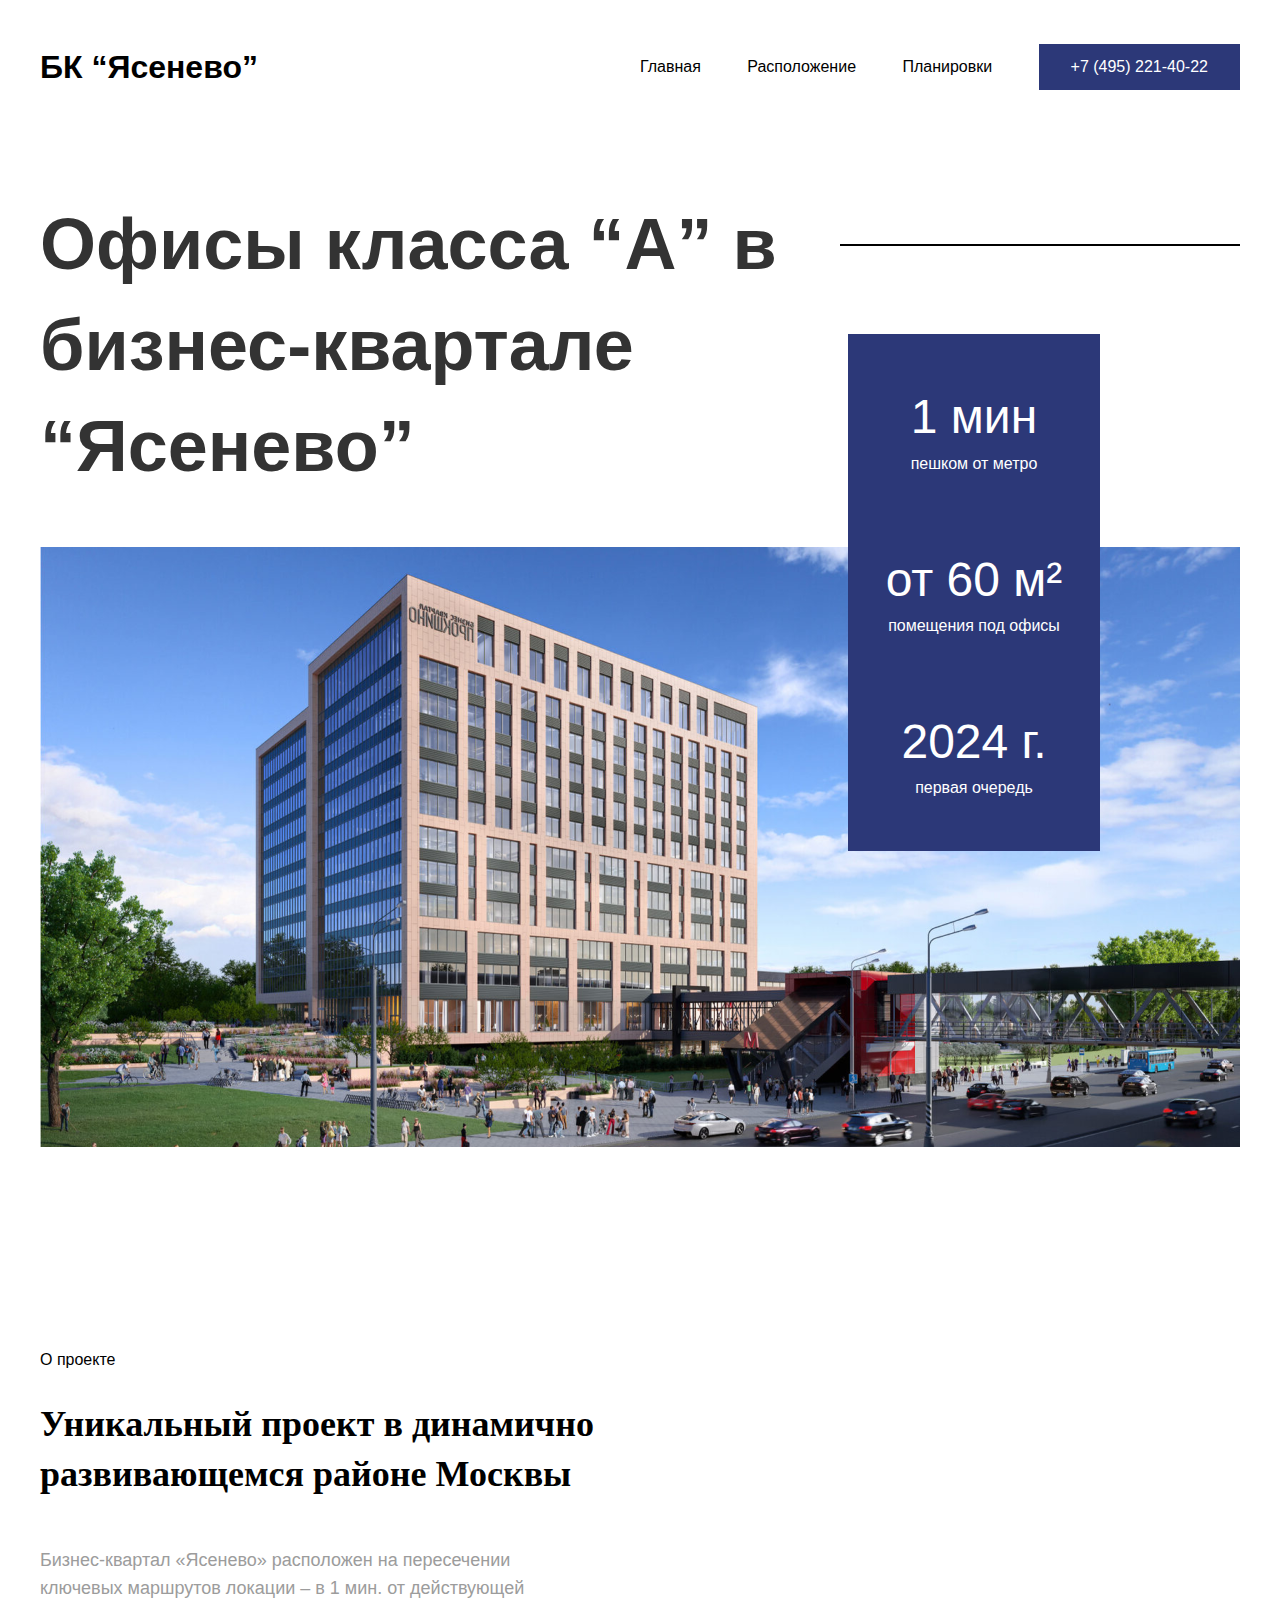
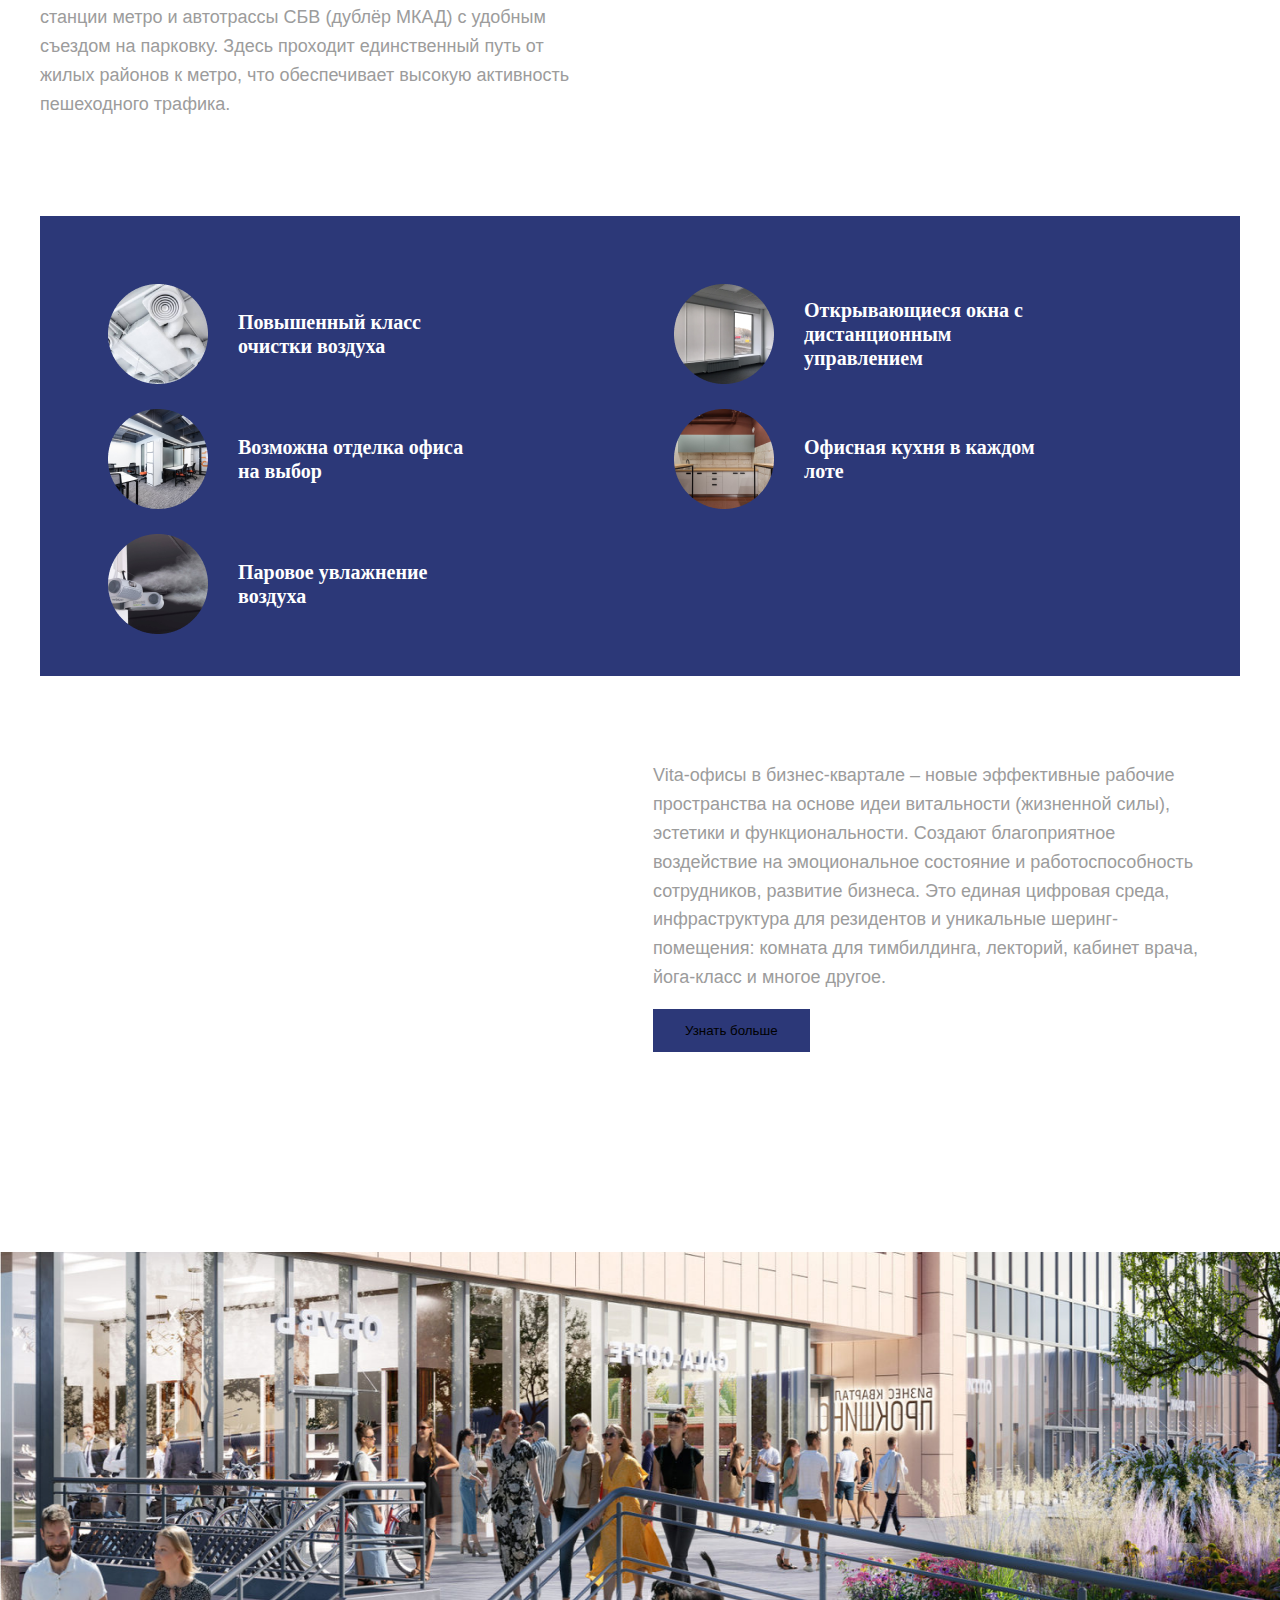
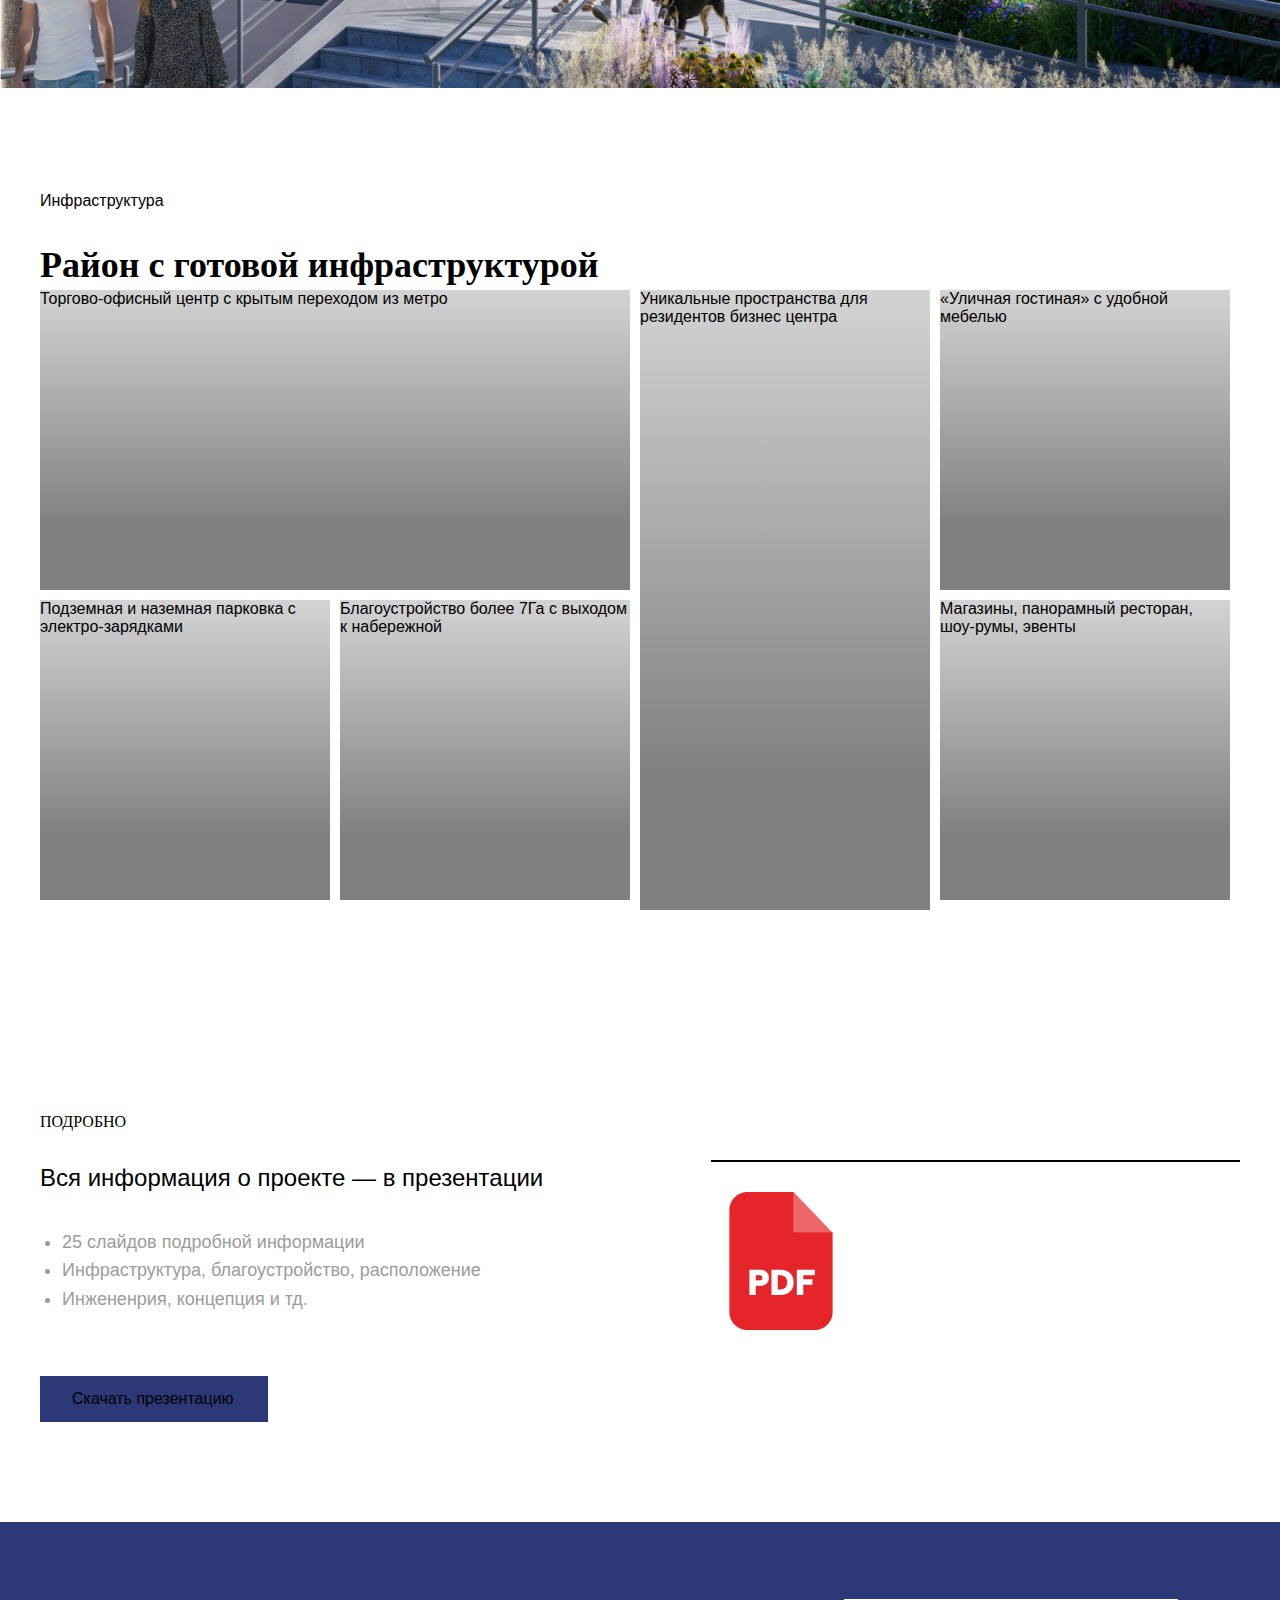
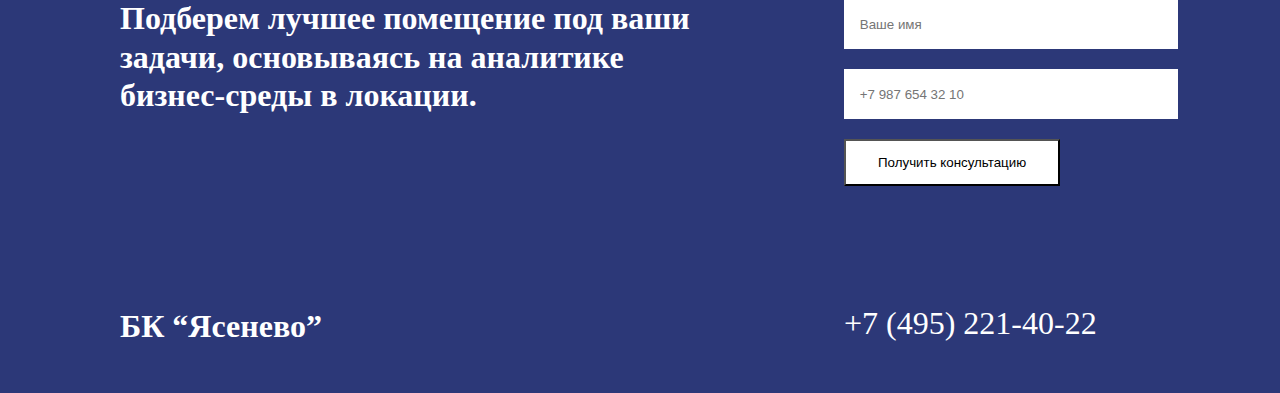
==== commit 4da982c9: "сделана 1 страница" ====
--- a/index.html
+++ b/index.html
@@ -13,6 +13,7 @@
   <link rel="stylesheet" href="css/fonts.min.css">
   <link rel="stylesheet" href="css/inf.min.css">
   <link rel="stylesheet" href="css/pdf.min.css">
+  <link rel="stylesheet" href="css/footer.min.css">
   <title>БК “Ясенево” | Главная</title>
 </head>
 
@@ -115,7 +116,9 @@
           </button>
 
         </section>
-        <img src="assets\images\Mask group-3.png" alt="" class="main_img">
+      </div>
+      <img src="assets\images\Mask group-3.png" alt="" class="main_img">
+      <div class="container">
         <section class="inf">
           <p style="inf_linia">Инфраструктура</p>
           <h2 class="inf_title">Район с готовой инфраструктурой</h2>
@@ -160,27 +163,27 @@
         </section>
       </div>
     </main>
-
-
-
     <footer class="footer">
-      <div>
-        <p>
-          Подберем лучшее помещение под ваши задачи, основываясь на аналитике бизнес-среды в локации.
-        </p>
+      <div class="footer_grid">
+        <div class="footer_grid_1">
+          <p class="footer_grid_1_text">
+            Подберем лучшее помещение под ваши задачи, основываясь на аналитике бизнес-среды в локации.
+          </p>
+        </div>
+        <div class="footer_grid_2">
+          <p class="footer_grid_2_text_2">БК “Ясенево”</p>
+        </div>
+        <div class="footer_grid_3">
+          <p class="footer_grid_3_text_3">+7 (495) 221-40-22</p>
+        </div>
+        <div class="footer_grid_4">
+          <From action “” method=“get”>
+            <input type="text" id="name" placeholder="    Ваше имя" reqaired >
+            <input type="tel" id="tel" placeholder="    +7 987 654 32 10" reqaired>
+          </From>
+          <button class="footer_grid_4_button"><a href="/">Получить консультацию</a></button>
+        </div>
       </div>
-      <div>
-        <p>БК “Ясенево”</p>
-      </div>
-      <div>
-        
-      </div>
-      <p>+7 (495) 221-40-22</p>
-      <From action “” method=“get”>
-        <input type="text" id="name" reqaired>
-        <input type="tel" id="tel" reqaired>
-      </From>
-      <button>Получить консультацию</button>
     </footer>
   </div>
 </body>
--- a/css/style.min.css
+++ b/css/style.min.css
@@ -1 +1 @@
-@font-face{font-family:"Montserrat";src:url(".../assets/fonts../assets/fonts/Montserrat-Regular.eot");src:local("Montserrat Regular"),local("Montserrat-Regular"),url(".../assets/fonts../assets/fonts/Montserrat-Regular.eot?#iefix") format("embedded-opentype"),url(".../assets/fonts../assets/fonts/Montserrat-Regular.woff2") format("woff2"),url(".../assets/fonts../assets/fonts/Montserrat-Regular.woff") format("woff"),url(".../assets/fonts../assets/fonts/Montserrat-Regular.ttf") format("truetype");font-weight:normal;font-style:normal}@font-face{font-family:"Montserrat";src:url(".../assets/fonts../assets/fonts/Montserrat-Bold.eot");src:local("Montserrat Bold"),local("Montserrat-Bold"),url(".../assets/fonts../assets/fonts/Montserrat-Bold.eot?#iefix") format("embedded-opentype"),url(".../assets/fonts../assets/fonts/Montserrat-Bold.woff2") format("woff2"),url(".../assets/fonts../assets/fonts/Montserrat-Bold.woff") format("woff"),url(".../assets/fonts../assets/fonts/Montserrat-Bold.ttf") format("truetype");font-weight:bold;font-style:normal}@font-face{font-family:"Montserrat";src:url(".../assets/fonts../assets/fonts/Montserrat-Medium.eot");src:local("Montserrat Medium"),local("Montserrat-Medium"),url(".../assets/fonts../assets/fonts/Montserrat-Medium.eot?#iefix") format("embedded-opentype"),url(".../assets/fonts../assets/fonts/Montserrat-Medium.woff2") format("woff2"),url(".../assets/fonts../assets/fonts/Montserrat-Medium.woff") format("woff"),url(".../assets/fonts../assets/fonts/Montserrat-Medium.ttf") format("truetype");font-weight:500;font-style:normal}@font-face{font-family:"Montserrat";src:url(".../assets/fonts../assets/fonts/Montserrat-SemiBold.eot");src:local("Montserrat SemiBold"),local("Montserrat-SemiBold"),url(".../assets/fonts../assets/fonts/Montserrat-SemiBold.eot?#iefix") format("embedded-opentype"),url(".../assets/fonts../assets/fonts/Montserrat-SemiBold.woff2") format("woff2"),url(".../assets/fonts../assets/fonts/Montserrat-SemiBold.woff") format("woff"),url(".../assets/fonts../assets/fonts/Montserrat-SemiBold.ttf") format("truetype");font-weight:600;font-style:normal}*{margin:0;padding:0;font-family:"Montserrat",sans-serif;font-weight:normal;box-sizing:border-box}a{text-decoration:none;color:inherit}.container{width:1200px;margin:0 auto}.main_img{position:relative;left:0;right:0;width:100vw;height:436px}@media screen and (max-width: 1279px)and (min-width: 768px){.container{width:90vw}}@media screen and (max-width: 767px){.container{width:auto;margin:0 15px}}.header{display:flex;align-items:center;justify-content:space-between;color:#000;margin-top:40px}.header__logo{font-weight:700;font-size:32px;line-height:170%}.nav{list-style:none;display:flex;align-items:center;justify-content:space-between;width:600px}.nav__item_button{color:#fff;padding:14px 32px;background:#2c3878}.nav__item_button:hover{transform:scale(1.03)}.nav__item__image{display:none}@media screen and (max-width: 1279px)and (min-width: 768px){.header__logo{font-size:20px}.nav{width:480px}.nav__item{font-size:14px}.nav__item:first-child{display:none}}@media screen and (max-width: 767px){.header{margin-top:15px}.header__logo{font-size:20px}.nav{width:auto}.nav__item{padding:12px 20px}.nav__item:not(:last-child){display:none}.nav__item span{display:none}.nav__item__image{display:block}}.hero{padding:100px 0;position:relative}.hero__title{font-weight:bold;font-size:72px;line-height:140%;max-width:760px;color:#333;margin-bottom:50px}.hero__title::after{position:absolute;content:"";top:150px;right:0;width:400px;height:2px;background:#000}.hero__title_smaller{font-size:52px}.hero__image{-o-object-fit:cover;object-fit:cover;width:100%;height:600px}.hero__parametrs{position:absolute;right:140px;top:240px;background:#2c3878;width:252px;display:flex;flex-direction:column;align-items:center;justify-content:space-around;padding-top:30px}.hero__parametrs__item{padding:40px 0;text-align:center}.hero__parametrs__item span{display:block;color:#fff;font-weight:400;font-size:16px;padding-bottom:10px;line-height:160%}.hero__parametrs__item strong{font-size:48px}.hero-nav{display:none}@media screen and (max-width: 1279px)and (min-width: 768px){.hero__image{height:400px}.hero__title{font-size:40px;max-width:480px;color:#333;margin-bottom:40px}.hero__title::after{top:130px;right:0;width:30vw}.hero__title_smaller{font-size:32px}.hero__parametrs{position:static;width:100%;flex-direction:row;justify-content:space-evenly}.hero__parametrs:not(.hero__parametrs_large){position:absolute;top:auto;right:0;height:160px;width:240px}.hero__parametrs__item{padding:30px 0}.hero__parametrs__item strong{font-size:40px}}@media screen and (max-width: 767px){.hero{padding:50px 0}.hero__image{height:200px}.hero__title{font-size:24px;max-width:100%;margin-bottom:20px}.hero__title::after{width:0}.hero__title_smaller{font-size:24px}.hero__parametrs{position:static;width:100%;flex-direction:row;justify-content:space-evenly;padding-top:15px}.hero__parametrs:not(.hero__parametrs_large){position:absolute;top:auto;right:0;height:90px;width:150px}.hero__parametrs__item{padding:20px 0}.hero__parametrs__item span{font-size:10px;padding-bottom:5px}.hero__parametrs__item strong{font-size:20px}.hero-nav{display:flex;width:100%;justify-content:space-between}.hero-nav .nav__item{font-size:14px;text-align:center;flex:1;display:block;margin:15px 5px}}.inf{padding:100px 0;position:relative}.inf_linia{color:var(#333333, #000);font-family:"Montserrat";font-size:16px;font-style:normal;font-weight:500;line-height:150%;text-transform:uppercase;margin-bottom:30px}.inf_linia::after{position:absolute;content:"";top:150px;right:0;width:400px;height:2px;background:#000}.inf_title{margin-top:30px;width:713px;color:var(#333333, #333);font-family:"Montserrat";font-size:36px;font-style:normal;font-weight:600;line-height:140%}.pdf{padding:100px 0;position:relative}.pdf_linia{color:var(#333333, #000);font-family:"Montserrat";font-size:16px;font-style:normal;font-weight:500;line-height:150%;text-transform:uppercase;margin-bottom:30px}.pdf_linia::after{position:absolute;content:"";top:150px;right:0;width:529px;height:2px;background:#000}.pdf_title{margin-top:20px;color:var(--Grayscale-50, #333);font-family:Montserrat;font-size:36px;font-style:normal;font-weight:600;line-height:140%}.pdf_flex{display:flex;align-items:center}.pdf_flex_image{float:right}.pdf_flex_spis{color:var(--Grayscale-10, #9C9C9C);font-family:"Montserrat";font-size:18px;font-style:normal;font-weight:400;line-height:160%;width:634px;height:87px;margin-left:22px;margin-right:16px;margin-top:20px}.pdf__link_button{margin-top:46px;display:inline-flex;padding:14px 34px 14px 32px;align-items:flex-start;gap:10px;background:var(--Primary-Blue-100, #2C3878)}.pdf__link_button:hover{transform:scale(1.03)}/*# sourceMappingURL=style.min.css.map */+@font-face{font-family:"Montserrat";src:url(".../assets/fonts../assets/fonts/Montserrat-Regular.eot");src:local("Montserrat Regular"),local("Montserrat-Regular"),url(".../assets/fonts../assets/fonts/Montserrat-Regular.eot?#iefix") format("embedded-opentype"),url(".../assets/fonts../assets/fonts/Montserrat-Regular.woff2") format("woff2"),url(".../assets/fonts../assets/fonts/Montserrat-Regular.woff") format("woff"),url(".../assets/fonts../assets/fonts/Montserrat-Regular.ttf") format("truetype");font-weight:normal;font-style:normal}@font-face{font-family:"Montserrat";src:url(".../assets/fonts../assets/fonts/Montserrat-Bold.eot");src:local("Montserrat Bold"),local("Montserrat-Bold"),url(".../assets/fonts../assets/fonts/Montserrat-Bold.eot?#iefix") format("embedded-opentype"),url(".../assets/fonts../assets/fonts/Montserrat-Bold.woff2") format("woff2"),url(".../assets/fonts../assets/fonts/Montserrat-Bold.woff") format("woff"),url(".../assets/fonts../assets/fonts/Montserrat-Bold.ttf") format("truetype");font-weight:bold;font-style:normal}@font-face{font-family:"Montserrat";src:url(".../assets/fonts../assets/fonts/Montserrat-Medium.eot");src:local("Montserrat Medium"),local("Montserrat-Medium"),url(".../assets/fonts../assets/fonts/Montserrat-Medium.eot?#iefix") format("embedded-opentype"),url(".../assets/fonts../assets/fonts/Montserrat-Medium.woff2") format("woff2"),url(".../assets/fonts../assets/fonts/Montserrat-Medium.woff") format("woff"),url(".../assets/fonts../assets/fonts/Montserrat-Medium.ttf") format("truetype");font-weight:500;font-style:normal}@font-face{font-family:"Montserrat";src:url(".../assets/fonts../assets/fonts/Montserrat-SemiBold.eot");src:local("Montserrat SemiBold"),local("Montserrat-SemiBold"),url(".../assets/fonts../assets/fonts/Montserrat-SemiBold.eot?#iefix") format("embedded-opentype"),url(".../assets/fonts../assets/fonts/Montserrat-SemiBold.woff2") format("woff2"),url(".../assets/fonts../assets/fonts/Montserrat-SemiBold.woff") format("woff"),url(".../assets/fonts../assets/fonts/Montserrat-SemiBold.ttf") format("truetype");font-weight:600;font-style:normal}*{margin:0;padding:0;font-family:"Montserrat",sans-serif;font-weight:normal;box-sizing:border-box}a{text-decoration:none;color:inherit}.container{width:1200px;margin:0 auto}.main_img{position:relative;left:0;right:0;width:100%;height:436px}@media screen and (max-width: 1279px)and (min-width: 768px){.container{width:90vw}}@media screen and (max-width: 767px){.container{width:auto;margin:0 15px}}.header{display:flex;align-items:center;justify-content:space-between;color:#000;margin-top:40px}.header__logo{font-weight:700;font-size:32px;line-height:170%}.nav{list-style:none;display:flex;align-items:center;justify-content:space-between;width:600px}.nav__item_button{color:#fff;padding:14px 32px;background:#2c3878}.nav__item_button:hover{transform:scale(1.03)}.nav__item__image{display:none}@media screen and (max-width: 1279px)and (min-width: 768px){.header__logo{font-size:20px}.nav{width:480px}.nav__item{font-size:14px}.nav__item:first-child{display:none}}@media screen and (max-width: 767px){.header{margin-top:15px}.header__logo{font-size:20px}.nav{width:auto}.nav__item{padding:12px 20px}.nav__item:not(:last-child){display:none}.nav__item span{display:none}.nav__item__image{display:block}}.hero{padding:100px 0;position:relative}.hero__title{font-weight:bold;font-size:72px;line-height:140%;max-width:760px;color:#333;margin-bottom:50px}.hero__title::after{position:absolute;content:"";top:150px;right:0;width:400px;height:2px;background:#000}.hero__title_smaller{font-size:52px}.hero__image{-o-object-fit:cover;object-fit:cover;width:100%;height:600px}.hero__parametrs{position:absolute;right:140px;top:240px;background:#2c3878;width:252px;display:flex;flex-direction:column;align-items:center;justify-content:space-around;padding-top:30px}.hero__parametrs__item{padding:40px 0;text-align:center}.hero__parametrs__item span{display:block;color:#fff;font-weight:400;font-size:16px;padding-bottom:10px;line-height:160%}.hero__parametrs__item strong{font-size:48px}.hero-nav{display:none}@media screen and (max-width: 1279px)and (min-width: 768px){.hero__image{height:400px}.hero__title{font-size:40px;max-width:480px;color:#333;margin-bottom:40px}.hero__title::after{top:130px;right:0;width:30vw}.hero__title_smaller{font-size:32px}.hero__parametrs{position:static;width:100%;flex-direction:row;justify-content:space-evenly}.hero__parametrs:not(.hero__parametrs_large){position:absolute;top:auto;right:0;height:160px;width:240px}.hero__parametrs__item{padding:30px 0}.hero__parametrs__item strong{font-size:40px}}@media screen and (max-width: 767px){.hero{padding:50px 0}.hero__image{height:200px}.hero__title{font-size:24px;max-width:100%;margin-bottom:20px}.hero__title::after{width:0}.hero__title_smaller{font-size:24px}.hero__parametrs{position:static;width:100%;flex-direction:row;justify-content:space-evenly;padding-top:15px}.hero__parametrs:not(.hero__parametrs_large){position:absolute;top:auto;right:0;height:90px;width:150px}.hero__parametrs__item{padding:20px 0}.hero__parametrs__item span{font-size:10px;padding-bottom:5px}.hero__parametrs__item strong{font-size:20px}.hero-nav{display:flex;width:100%;justify-content:space-between}.hero-nav .nav__item{font-size:14px;text-align:center;flex:1;display:block;margin:15px 5px}}.inf{padding:100px 0}.inf_linia{color:var(#333333, #000);font-family:"Montserrat";font-size:16px;font-style:normal;font-weight:500;line-height:150%;text-transform:uppercase;margin-bottom:30px}.inf_linia::after{position:absolute;content:"";top:150px;right:0;width:400px;height:2px;background:#000}.inf_title{margin-top:30px;width:713px;color:var(#333333, #333);font-family:"Montserrat";font-size:36px;font-style:normal;font-weight:600;line-height:140%}.inf_grid{display:grid;justify-content:center;grid-template-columns:repeat(4, 1fr);grid-template-rows:repeat(2, 310px);position:static}.inf_grid_1{grid-column:1/span 2;grid-row:1/2;position:static;width:590px;height:300px;flex-shrink:0;background:linear-gradient(0deg, rgba(0, 0, 0, 0.4) 20.17%, rgba(0, 0, 0, 0) 100%),url("assetsimagesinf 1.png") #d3d3d3 50%/cover no-repeat}.inf_grid_2{grid-column:3/4;grid-row:1/span 2;position:static;width:290px;height:620px;flex-shrink:0;background:linear-gradient(0deg, rgba(0, 0, 0, 0.4) 20.17%, rgba(0, 0, 0, 0) 100%),url("assetsimagesinf 2.png") #d3d3d3 50%/cover no-repeat}.inf_grid_3{grid-column:4/5;grid-row:1/2;position:static;width:290px;height:300px;flex-shrink:0;background:linear-gradient(0deg, rgba(0, 0, 0, 0.4) 20.17%, rgba(0, 0, 0, 0) 100%),url("assetsimagesinf 3.png") #d3d3d3 50%/cover no-repeat}.inf_grid_4{grid-column:1/2;grid-row:2/3;position:static;width:290px;height:300px;flex-shrink:0;background:linear-gradient(0deg, rgba(0, 0, 0, 0.4) 20.17%, rgba(0, 0, 0, 0) 100%),url("assetsimagesinf 4.png") #d3d3d3 50%/cover no-repeat}.inf_grid_5{grid-column:2/3;grid-row:2/3;width:290px;height:300px;flex-shrink:0;background:linear-gradient(0deg, rgba(0, 0, 0, 0.4) 20.17%, rgba(0, 0, 0, 0) 100%),url("assetsimagesinf 5.png") #d3d3d3 50%/cover no-repeat}.inf_grid_6{grid-column:4/5;grid-row:2/3;width:290px;height:300px;flex-shrink:0;background:linear-gradient(0deg, rgba(0, 0, 0, 0.4) 20.17%, rgba(0, 0, 0, 0) 100%),url("assetsimagesinf 6.png") #d3d3d3 50%/cover no-repeat}.pdf{padding:100px 0;position:relative}.pdf_linia{color:var(#333333, #000);font-family:"Montserrat";font-size:16px;font-style:normal;font-weight:500;line-height:150%;text-transform:uppercase;margin-bottom:30px}.pdf_linia::after{position:absolute;content:"";top:150px;right:0;width:529px;height:2px;background:#000}.pdf_title{margin-top:20px;color:var(--Grayscale-50, #333);font-family:Montserrat;font-size:36px;font-style:normal;font-weight:600;line-height:140%}.pdf_flex{display:flex;align-items:center}.pdf_flex_image{float:right}.pdf_flex_spis{color:var(--Grayscale-10, #9C9C9C);font-family:"Montserrat";font-size:18px;font-style:normal;font-weight:400;line-height:160%;width:634px;height:87px;margin-left:22px;margin-right:16px;margin-top:20px}.pdf__link_button{margin-top:46px;display:inline-flex;padding:14px 34px 14px 32px;align-items:flex-start;gap:10px;background:var(--Primary-Blue-100, #2C3878)}.pdf__link_button:hover{transform:scale(1.03)}/*# sourceMappingURL=style.min.css.map */--- a/css/main.min.css
+++ b/css/main.min.css
@@ -1 +1 @@
-*{margin:0;padding:0;font-family:"Montserrat",sans-serif;font-weight:normal;box-sizing:border-box}a{text-decoration:none;color:inherit}.container{width:1200px;margin:0 auto}.main_img{position:relative;left:0;right:0;width:100vw;height:436px}@media screen and (max-width: 1279px)and (min-width: 768px){.container{width:90vw}}@media screen and (max-width: 767px){.container{width:auto;margin:0 15px}}/*# sourceMappingURL=main.min.css.map */+*{margin:0;padding:0;font-family:"Montserrat",sans-serif;font-weight:normal;box-sizing:border-box}a{text-decoration:none;color:inherit}.container{width:1200px;margin:0 auto}.main_img{position:relative;left:0;right:0;width:100%;height:436px}@media screen and (max-width: 1279px)and (min-width: 768px){.container{width:90vw}}@media screen and (max-width: 767px){.container{width:auto;margin:0 15px}}/*# sourceMappingURL=main.min.css.map */--- a/css/footer.min.css
+++ b/css/footer.min.css
@@ -0,0 +1 @@
+.footer{width:100%;height:471px;padding-left:120px;padding-top:77px;padding-bottom:40px;background:var(--Primary-Blue-100, #2C3878)}.footer_grid{display:grid;grid-template-columns:2;grid-template-rows:2}.footer_grid_1{grid-column:1/2;grid-row:1/2;width:576px;height:190px;margin-bottom:110px}.footer_grid_1_text{color:var(--Grayscale-White, #FFF);font-family:"Montserrat";font-size:32px;font-style:normal;font-weight:600;line-height:120%}.footer_grid_2{grid-column:1/2;grid-row:2/3}.footer_grid_2_text_2{color:var(--Grayscale-White, #FFF);font-feature-settings:"liga" off,"clig" off;font-family:"Montserrat";font-size:32px;font-style:normal;font-weight:700;line-height:170%}.footer_grid_4{grid-column:2/3;grid-row:1/2;width:288px;height:48px;justify-content:center;margin-bottom:110px}.footer_grid_4 #name{width:334px;height:50px;flex-shrink:0;border:1px solid #fff;margin-bottom:20px}.footer_grid_4 #tel{width:334px;height:50px;flex-shrink:0;border:1px solid #fff;margin-bottom:20px}.footer_grid_4_button{display:inline-flex;padding:14px 32px;align-items:flex-start;gap:10px;background:var(--Grayscale-White, #FFF)}.footer_grid_4_button:hover{background-color:#2c3878}.footer_grid_4_button:active{transform:scale(0.9)}.footer_grid_3_text_3{color:var(--Grayscale-White, #FFF);font-family:"Montserrat";font-size:32px;font-style:normal;font-weight:500;line-height:150%}/*# sourceMappingURL=footer.min.css.map */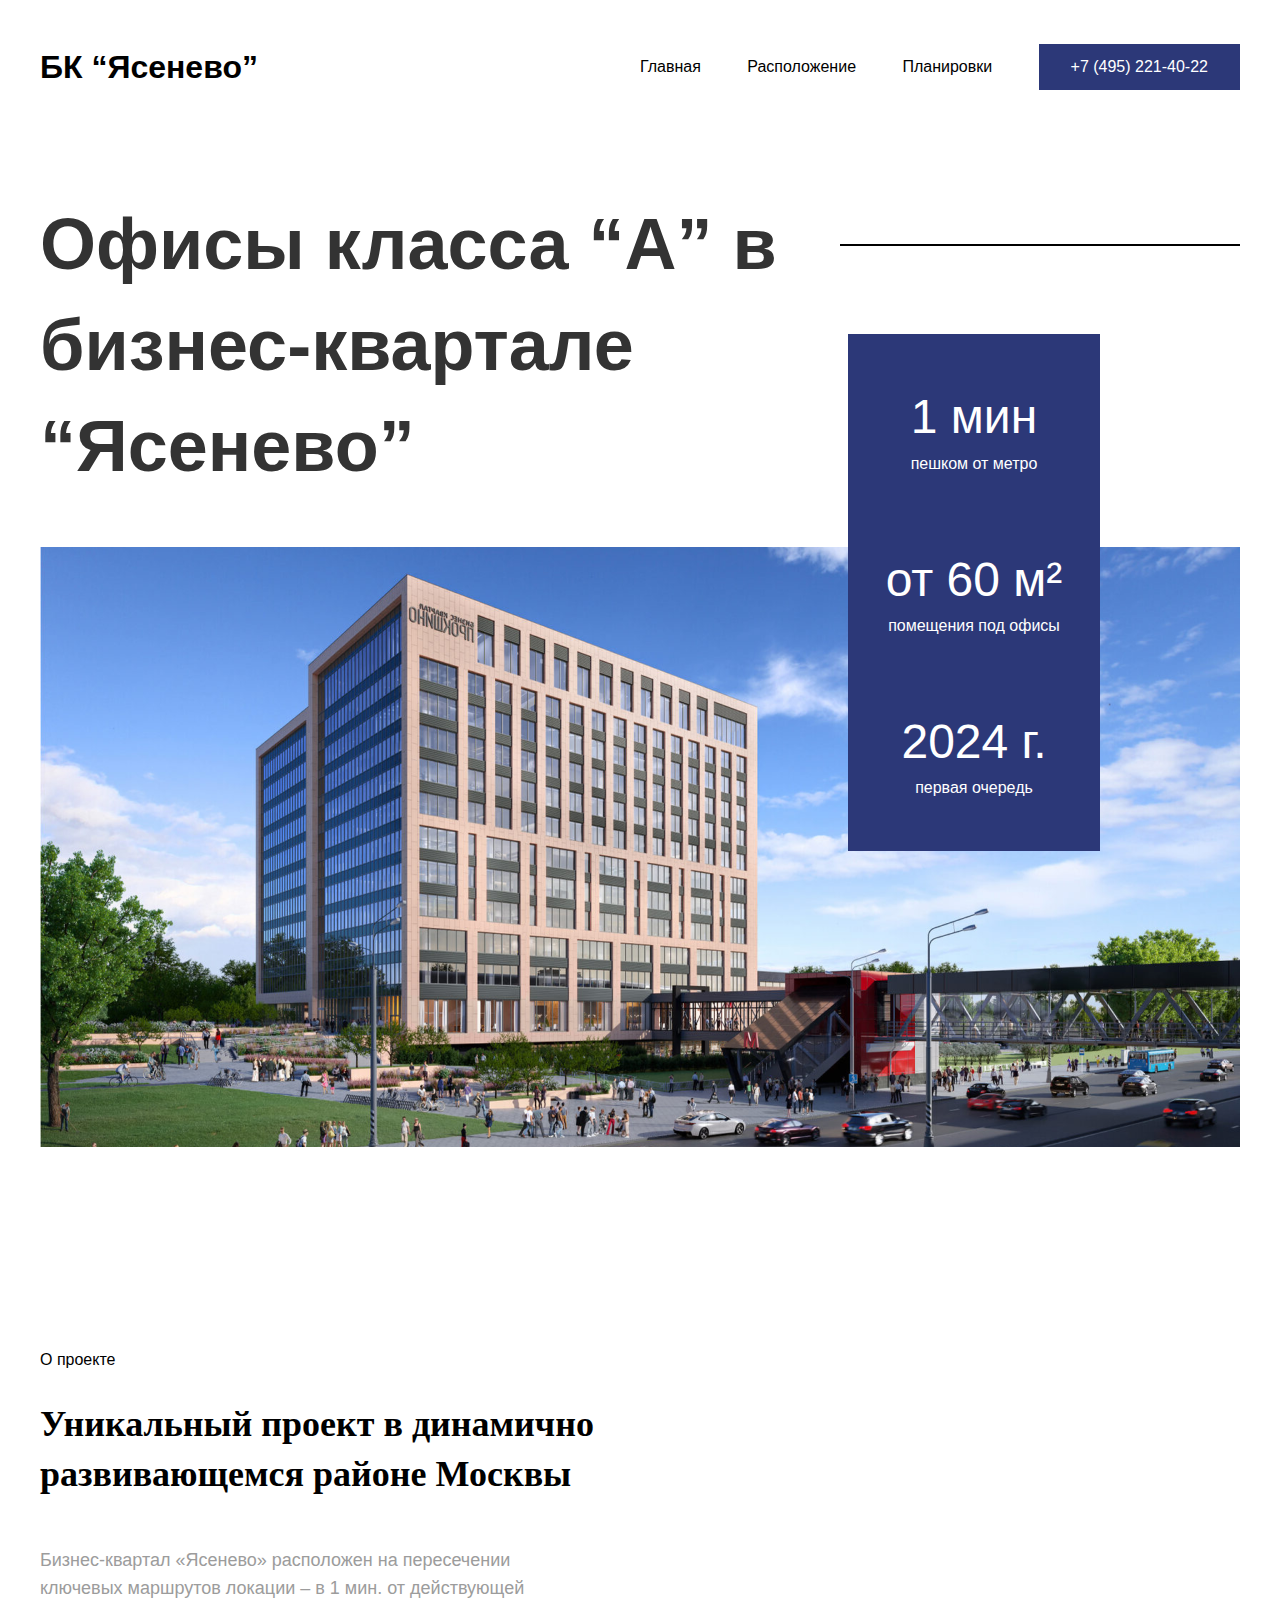
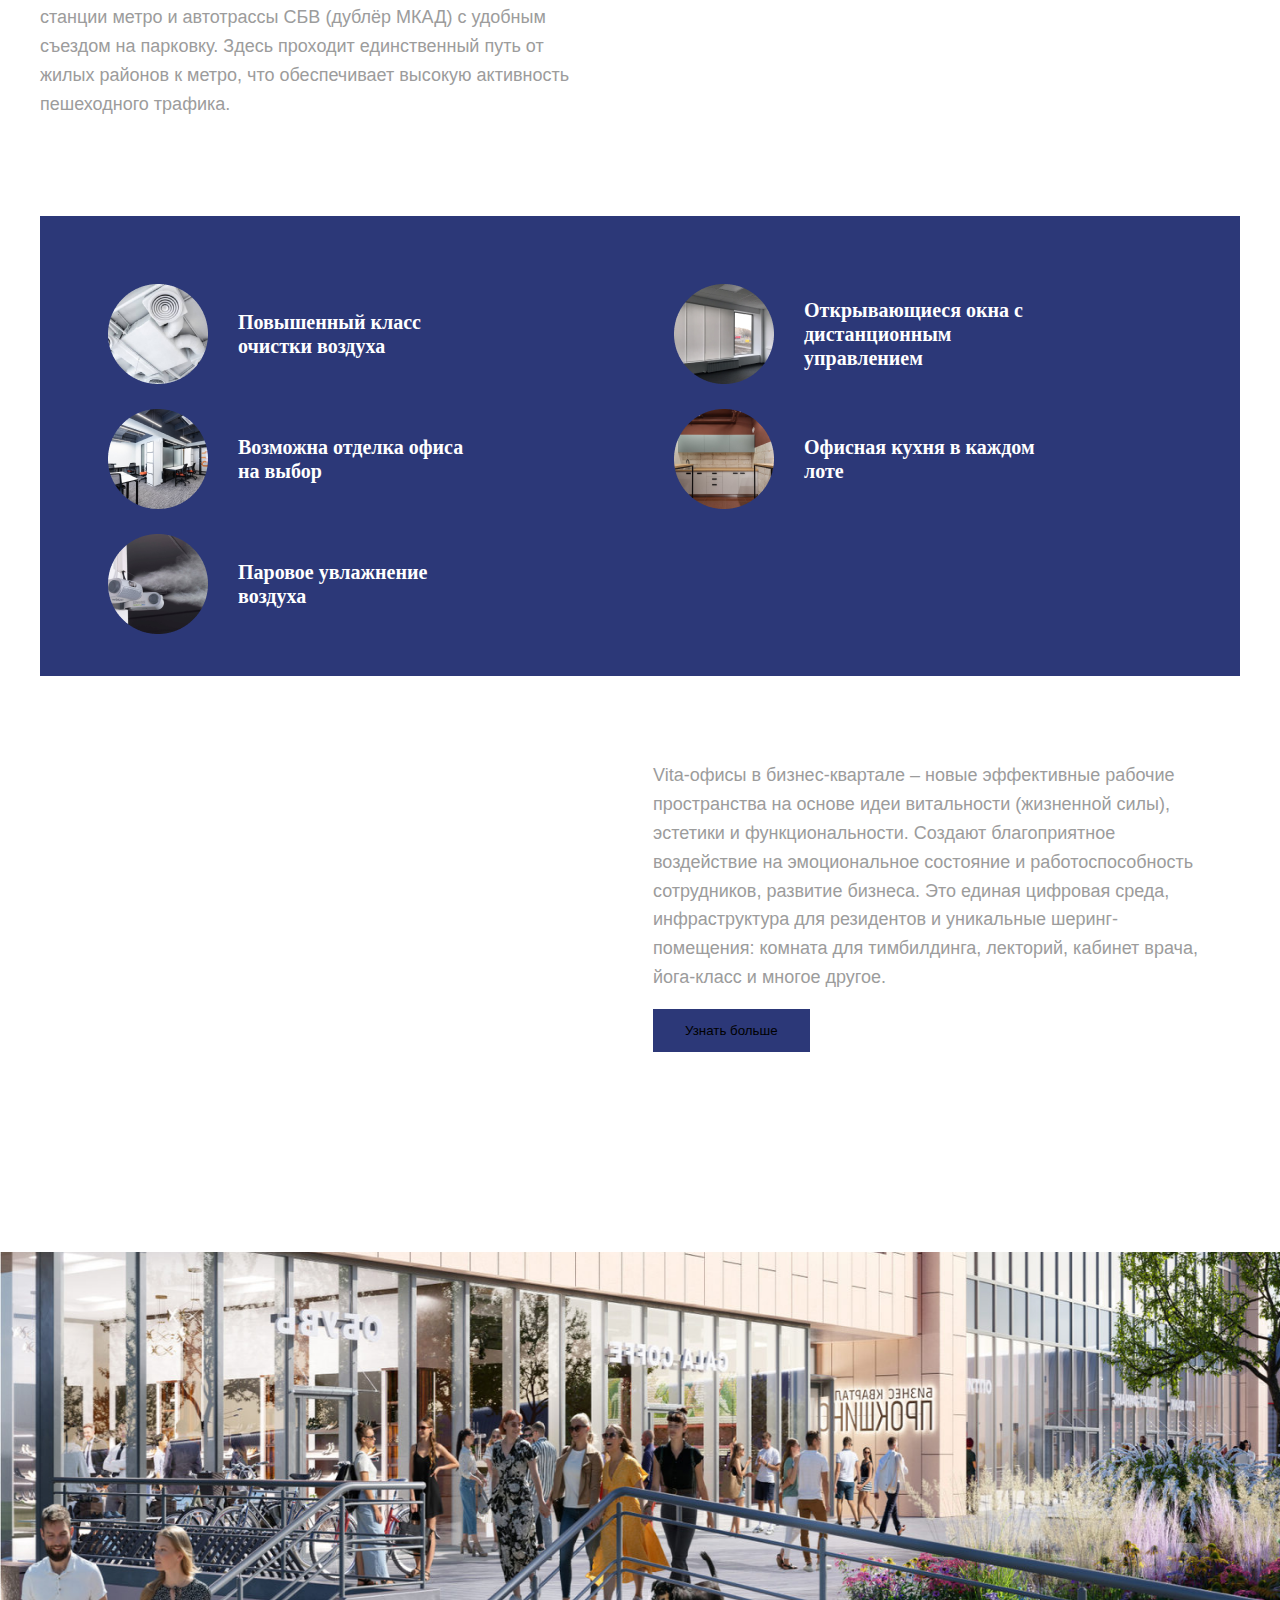
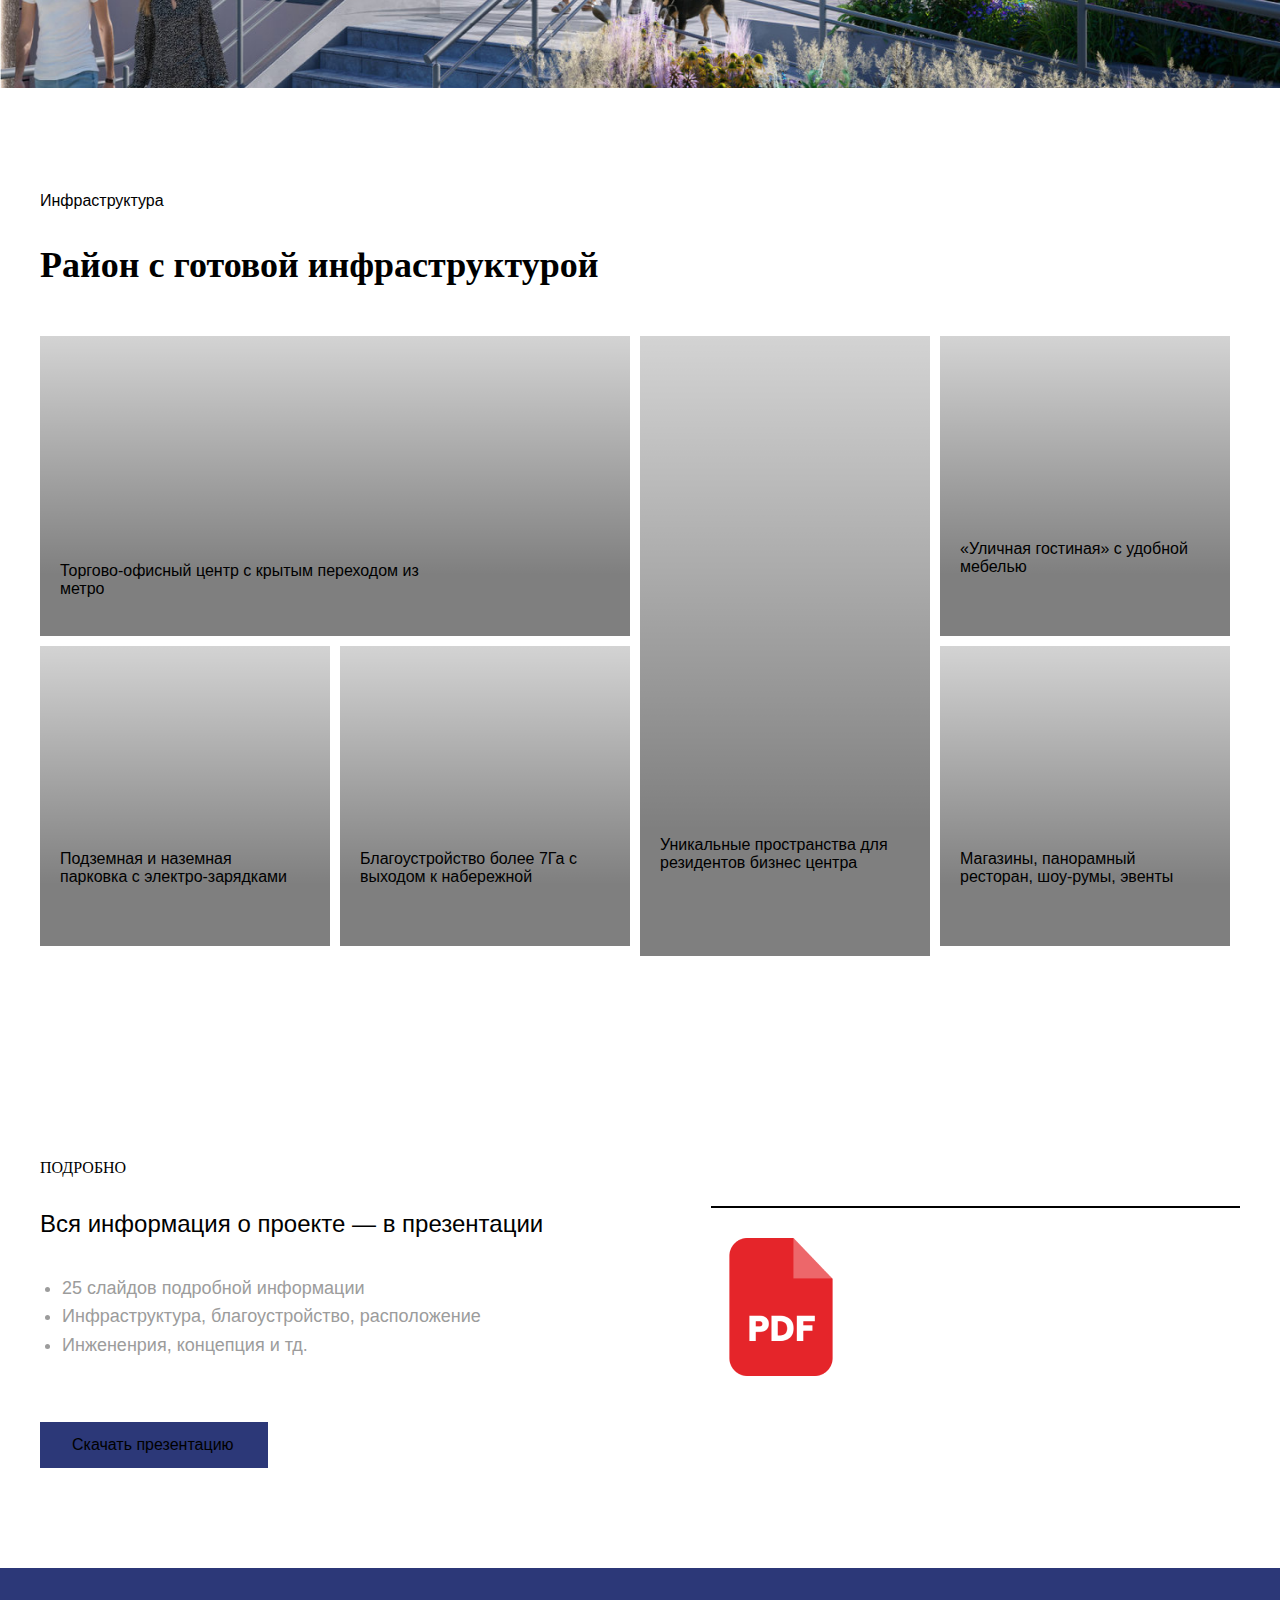
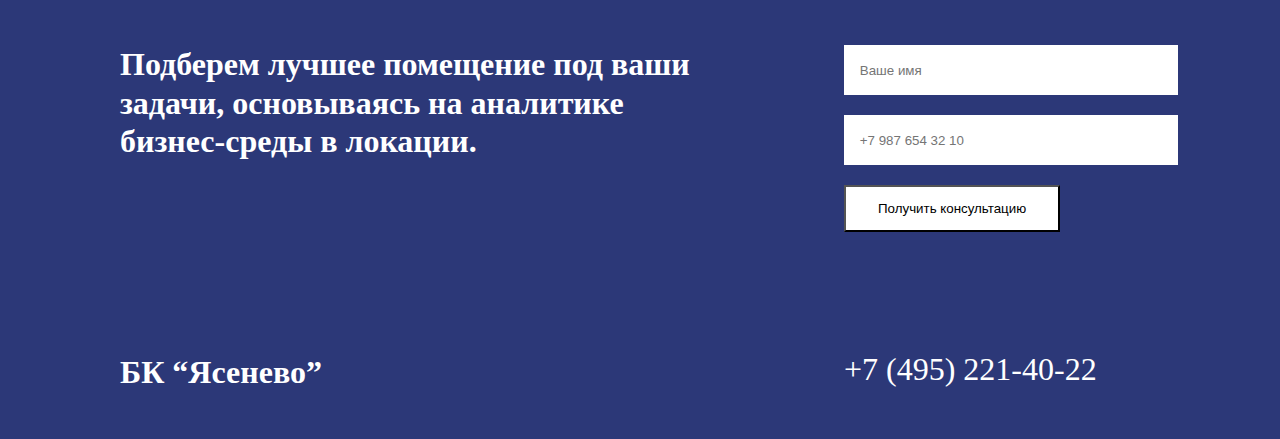
==== commit a0edbc68: "проблема с inf" ====
--- a/index.html
+++ b/index.html
@@ -143,9 +143,6 @@
             </div>
           </div>
         </section>
-
-
-
         <section class="pdf">
           <p class="pdf_linia">Подробно</p>
           <h2 class="pdf__title">Вся информация о проекте — в презентации</h2>
@@ -187,5 +184,4 @@
     </footer>
   </div>
 </body>
-
 </html>--- a/css/style.min.css
+++ b/css/style.min.css
@@ -1 +1 @@
-@font-face{font-family:"Montserrat";src:url(".../assets/fonts../assets/fonts/Montserrat-Regular.eot");src:local("Montserrat Regular"),local("Montserrat-Regular"),url(".../assets/fonts../assets/fonts/Montserrat-Regular.eot?#iefix") format("embedded-opentype"),url(".../assets/fonts../assets/fonts/Montserrat-Regular.woff2") format("woff2"),url(".../assets/fonts../assets/fonts/Montserrat-Regular.woff") format("woff"),url(".../assets/fonts../assets/fonts/Montserrat-Regular.ttf") format("truetype");font-weight:normal;font-style:normal}@font-face{font-family:"Montserrat";src:url(".../assets/fonts../assets/fonts/Montserrat-Bold.eot");src:local("Montserrat Bold"),local("Montserrat-Bold"),url(".../assets/fonts../assets/fonts/Montserrat-Bold.eot?#iefix") format("embedded-opentype"),url(".../assets/fonts../assets/fonts/Montserrat-Bold.woff2") format("woff2"),url(".../assets/fonts../assets/fonts/Montserrat-Bold.woff") format("woff"),url(".../assets/fonts../assets/fonts/Montserrat-Bold.ttf") format("truetype");font-weight:bold;font-style:normal}@font-face{font-family:"Montserrat";src:url(".../assets/fonts../assets/fonts/Montserrat-Medium.eot");src:local("Montserrat Medium"),local("Montserrat-Medium"),url(".../assets/fonts../assets/fonts/Montserrat-Medium.eot?#iefix") format("embedded-opentype"),url(".../assets/fonts../assets/fonts/Montserrat-Medium.woff2") format("woff2"),url(".../assets/fonts../assets/fonts/Montserrat-Medium.woff") format("woff"),url(".../assets/fonts../assets/fonts/Montserrat-Medium.ttf") format("truetype");font-weight:500;font-style:normal}@font-face{font-family:"Montserrat";src:url(".../assets/fonts../assets/fonts/Montserrat-SemiBold.eot");src:local("Montserrat SemiBold"),local("Montserrat-SemiBold"),url(".../assets/fonts../assets/fonts/Montserrat-SemiBold.eot?#iefix") format("embedded-opentype"),url(".../assets/fonts../assets/fonts/Montserrat-SemiBold.woff2") format("woff2"),url(".../assets/fonts../assets/fonts/Montserrat-SemiBold.woff") format("woff"),url(".../assets/fonts../assets/fonts/Montserrat-SemiBold.ttf") format("truetype");font-weight:600;font-style:normal}*{margin:0;padding:0;font-family:"Montserrat",sans-serif;font-weight:normal;box-sizing:border-box}a{text-decoration:none;color:inherit}.container{width:1200px;margin:0 auto}.main_img{position:relative;left:0;right:0;width:100%;height:436px}@media screen and (max-width: 1279px)and (min-width: 768px){.container{width:90vw}}@media screen and (max-width: 767px){.container{width:auto;margin:0 15px}}.header{display:flex;align-items:center;justify-content:space-between;color:#000;margin-top:40px}.header__logo{font-weight:700;font-size:32px;line-height:170%}.nav{list-style:none;display:flex;align-items:center;justify-content:space-between;width:600px}.nav__item_button{color:#fff;padding:14px 32px;background:#2c3878}.nav__item_button:hover{transform:scale(1.03)}.nav__item__image{display:none}@media screen and (max-width: 1279px)and (min-width: 768px){.header__logo{font-size:20px}.nav{width:480px}.nav__item{font-size:14px}.nav__item:first-child{display:none}}@media screen and (max-width: 767px){.header{margin-top:15px}.header__logo{font-size:20px}.nav{width:auto}.nav__item{padding:12px 20px}.nav__item:not(:last-child){display:none}.nav__item span{display:none}.nav__item__image{display:block}}.hero{padding:100px 0;position:relative}.hero__title{font-weight:bold;font-size:72px;line-height:140%;max-width:760px;color:#333;margin-bottom:50px}.hero__title::after{position:absolute;content:"";top:150px;right:0;width:400px;height:2px;background:#000}.hero__title_smaller{font-size:52px}.hero__image{-o-object-fit:cover;object-fit:cover;width:100%;height:600px}.hero__parametrs{position:absolute;right:140px;top:240px;background:#2c3878;width:252px;display:flex;flex-direction:column;align-items:center;justify-content:space-around;padding-top:30px}.hero__parametrs__item{padding:40px 0;text-align:center}.hero__parametrs__item span{display:block;color:#fff;font-weight:400;font-size:16px;padding-bottom:10px;line-height:160%}.hero__parametrs__item strong{font-size:48px}.hero-nav{display:none}@media screen and (max-width: 1279px)and (min-width: 768px){.hero__image{height:400px}.hero__title{font-size:40px;max-width:480px;color:#333;margin-bottom:40px}.hero__title::after{top:130px;right:0;width:30vw}.hero__title_smaller{font-size:32px}.hero__parametrs{position:static;width:100%;flex-direction:row;justify-content:space-evenly}.hero__parametrs:not(.hero__parametrs_large){position:absolute;top:auto;right:0;height:160px;width:240px}.hero__parametrs__item{padding:30px 0}.hero__parametrs__item strong{font-size:40px}}@media screen and (max-width: 767px){.hero{padding:50px 0}.hero__image{height:200px}.hero__title{font-size:24px;max-width:100%;margin-bottom:20px}.hero__title::after{width:0}.hero__title_smaller{font-size:24px}.hero__parametrs{position:static;width:100%;flex-direction:row;justify-content:space-evenly;padding-top:15px}.hero__parametrs:not(.hero__parametrs_large){position:absolute;top:auto;right:0;height:90px;width:150px}.hero__parametrs__item{padding:20px 0}.hero__parametrs__item span{font-size:10px;padding-bottom:5px}.hero__parametrs__item strong{font-size:20px}.hero-nav{display:flex;width:100%;justify-content:space-between}.hero-nav .nav__item{font-size:14px;text-align:center;flex:1;display:block;margin:15px 5px}}.inf{padding:100px 0}.inf_linia{color:var(#333333, #000);font-family:"Montserrat";font-size:16px;font-style:normal;font-weight:500;line-height:150%;text-transform:uppercase;margin-bottom:30px}.inf_linia::after{position:absolute;content:"";top:150px;right:0;width:400px;height:2px;background:#000}.inf_title{margin-top:30px;width:713px;color:var(#333333, #333);font-family:"Montserrat";font-size:36px;font-style:normal;font-weight:600;line-height:140%}.inf_grid{display:grid;justify-content:center;grid-template-columns:repeat(4, 1fr);grid-template-rows:repeat(2, 310px);position:static}.inf_grid_1{grid-column:1/span 2;grid-row:1/2;position:static;width:590px;height:300px;flex-shrink:0;background:linear-gradient(0deg, rgba(0, 0, 0, 0.4) 20.17%, rgba(0, 0, 0, 0) 100%),url("assetsimagesinf 1.png") #d3d3d3 50%/cover no-repeat}.inf_grid_2{grid-column:3/4;grid-row:1/span 2;position:static;width:290px;height:620px;flex-shrink:0;background:linear-gradient(0deg, rgba(0, 0, 0, 0.4) 20.17%, rgba(0, 0, 0, 0) 100%),url("assetsimagesinf 2.png") #d3d3d3 50%/cover no-repeat}.inf_grid_3{grid-column:4/5;grid-row:1/2;position:static;width:290px;height:300px;flex-shrink:0;background:linear-gradient(0deg, rgba(0, 0, 0, 0.4) 20.17%, rgba(0, 0, 0, 0) 100%),url("assetsimagesinf 3.png") #d3d3d3 50%/cover no-repeat}.inf_grid_4{grid-column:1/2;grid-row:2/3;position:static;width:290px;height:300px;flex-shrink:0;background:linear-gradient(0deg, rgba(0, 0, 0, 0.4) 20.17%, rgba(0, 0, 0, 0) 100%),url("assetsimagesinf 4.png") #d3d3d3 50%/cover no-repeat}.inf_grid_5{grid-column:2/3;grid-row:2/3;width:290px;height:300px;flex-shrink:0;background:linear-gradient(0deg, rgba(0, 0, 0, 0.4) 20.17%, rgba(0, 0, 0, 0) 100%),url("assetsimagesinf 5.png") #d3d3d3 50%/cover no-repeat}.inf_grid_6{grid-column:4/5;grid-row:2/3;width:290px;height:300px;flex-shrink:0;background:linear-gradient(0deg, rgba(0, 0, 0, 0.4) 20.17%, rgba(0, 0, 0, 0) 100%),url("assetsimagesinf 6.png") #d3d3d3 50%/cover no-repeat}.pdf{padding:100px 0;position:relative}.pdf_linia{color:var(#333333, #000);font-family:"Montserrat";font-size:16px;font-style:normal;font-weight:500;line-height:150%;text-transform:uppercase;margin-bottom:30px}.pdf_linia::after{position:absolute;content:"";top:150px;right:0;width:529px;height:2px;background:#000}.pdf_title{margin-top:20px;color:var(--Grayscale-50, #333);font-family:Montserrat;font-size:36px;font-style:normal;font-weight:600;line-height:140%}.pdf_flex{display:flex;align-items:center}.pdf_flex_image{float:right}.pdf_flex_spis{color:var(--Grayscale-10, #9C9C9C);font-family:"Montserrat";font-size:18px;font-style:normal;font-weight:400;line-height:160%;width:634px;height:87px;margin-left:22px;margin-right:16px;margin-top:20px}.pdf__link_button{margin-top:46px;display:inline-flex;padding:14px 34px 14px 32px;align-items:flex-start;gap:10px;background:var(--Primary-Blue-100, #2C3878)}.pdf__link_button:hover{transform:scale(1.03)}/*# sourceMappingURL=style.min.css.map */+@font-face{font-family:"Montserrat";src:url(".../assets/fonts../assets/fonts/Montserrat-Regular.eot");src:local("Montserrat Regular"),local("Montserrat-Regular"),url(".../assets/fonts../assets/fonts/Montserrat-Regular.eot?#iefix") format("embedded-opentype"),url(".../assets/fonts../assets/fonts/Montserrat-Regular.woff2") format("woff2"),url(".../assets/fonts../assets/fonts/Montserrat-Regular.woff") format("woff"),url(".../assets/fonts../assets/fonts/Montserrat-Regular.ttf") format("truetype");font-weight:normal;font-style:normal}@font-face{font-family:"Montserrat";src:url(".../assets/fonts../assets/fonts/Montserrat-Bold.eot");src:local("Montserrat Bold"),local("Montserrat-Bold"),url(".../assets/fonts../assets/fonts/Montserrat-Bold.eot?#iefix") format("embedded-opentype"),url(".../assets/fonts../assets/fonts/Montserrat-Bold.woff2") format("woff2"),url(".../assets/fonts../assets/fonts/Montserrat-Bold.woff") format("woff"),url(".../assets/fonts../assets/fonts/Montserrat-Bold.ttf") format("truetype");font-weight:bold;font-style:normal}@font-face{font-family:"Montserrat";src:url(".../assets/fonts../assets/fonts/Montserrat-Medium.eot");src:local("Montserrat Medium"),local("Montserrat-Medium"),url(".../assets/fonts../assets/fonts/Montserrat-Medium.eot?#iefix") format("embedded-opentype"),url(".../assets/fonts../assets/fonts/Montserrat-Medium.woff2") format("woff2"),url(".../assets/fonts../assets/fonts/Montserrat-Medium.woff") format("woff"),url(".../assets/fonts../assets/fonts/Montserrat-Medium.ttf") format("truetype");font-weight:500;font-style:normal}@font-face{font-family:"Montserrat";src:url(".../assets/fonts../assets/fonts/Montserrat-SemiBold.eot");src:local("Montserrat SemiBold"),local("Montserrat-SemiBold"),url(".../assets/fonts../assets/fonts/Montserrat-SemiBold.eot?#iefix") format("embedded-opentype"),url(".../assets/fonts../assets/fonts/Montserrat-SemiBold.woff2") format("woff2"),url(".../assets/fonts../assets/fonts/Montserrat-SemiBold.woff") format("woff"),url(".../assets/fonts../assets/fonts/Montserrat-SemiBold.ttf") format("truetype");font-weight:600;font-style:normal}*{margin:0;padding:0;font-family:"Montserrat",sans-serif;font-weight:normal;box-sizing:border-box}a{text-decoration:none;color:inherit}.container{width:1200px;margin:0 auto}.main_img{position:relative;left:0;right:0;width:100%;height:436px}@media screen and (max-width: 1279px)and (min-width: 768px){.container{width:90vw}}@media screen and (max-width: 767px){.container{width:auto;margin:0 15px}}.header{display:flex;align-items:center;justify-content:space-between;color:#000;margin-top:40px}.header__logo{font-weight:700;font-size:32px;line-height:170%}.nav{list-style:none;display:flex;align-items:center;justify-content:space-between;width:600px}.nav__item_button{color:#fff;padding:14px 32px;background:#2c3878}.nav__item_button:hover{transform:scale(1.03)}.nav__item__image{display:none}@media screen and (max-width: 1279px)and (min-width: 768px){.header__logo{font-size:20px}.nav{width:480px}.nav__item{font-size:14px}.nav__item:first-child{display:none}}@media screen and (max-width: 767px){.header{margin-top:15px}.header__logo{font-size:20px}.nav{width:auto}.nav__item{padding:12px 20px}.nav__item:not(:last-child){display:none}.nav__item span{display:none}.nav__item__image{display:block}}.hero{padding:100px 0;position:relative}.hero__title{font-weight:bold;font-size:72px;line-height:140%;max-width:760px;color:#333;margin-bottom:50px}.hero__title::after{position:absolute;content:"";top:150px;right:0;width:400px;height:2px;background:#000}.hero__title_smaller{font-size:52px}.hero__image{-o-object-fit:cover;object-fit:cover;width:100%;height:600px}.hero__parametrs{position:absolute;right:140px;top:240px;background:#2c3878;width:252px;display:flex;flex-direction:column;align-items:center;justify-content:space-around;padding-top:30px}.hero__parametrs__item{padding:40px 0;text-align:center}.hero__parametrs__item span{display:block;color:#fff;font-weight:400;font-size:16px;padding-bottom:10px;line-height:160%}.hero__parametrs__item strong{font-size:48px}.hero-nav{display:none}.hero_abz{margin-top:100px;color:var(--Grayscale-10, #9C9C9C);font-family:Montserrat;font-size:18px;font-style:normal;font-weight:400;line-height:160%;width:654px;margin-bottom:102px}.hero_abz_1{margin-top:100px;color:var(--Grayscale-10, #9C9C9C);font-family:Montserrat;font-size:18px;font-style:normal;font-weight:400;line-height:160%;width:634px}@media screen and (max-width: 1279px)and (min-width: 768px){.hero__image{height:400px}.hero__title{font-size:40px;max-width:480px;color:#333;margin-bottom:40px}.hero__title::after{top:130px;right:0;width:30vw}.hero__title_smaller{font-size:32px}.hero__parametrs{position:static;width:100%;flex-direction:row;justify-content:space-evenly}.hero__parametrs:not(.hero__parametrs_large){position:absolute;top:auto;right:0;height:160px;width:240px}.hero__parametrs__item{padding:30px 0}.hero__parametrs__item strong{font-size:40px}}@media screen and (max-width: 767px){.hero{padding:50px 0}.hero__image{height:200px}.hero__title{font-size:24px;max-width:100%;margin-bottom:20px}.hero__title::after{width:0}.hero__title_smaller{font-size:24px}.hero__parametrs{position:static;width:100%;flex-direction:row;justify-content:space-evenly;padding-top:15px}.hero__parametrs:not(.hero__parametrs_large){position:absolute;top:auto;right:0;height:90px;width:150px}.hero__parametrs__item{padding:20px 0}.hero__parametrs__item span{font-size:10px;padding-bottom:5px}.hero__parametrs__item strong{font-size:20px}.hero-nav{display:flex;width:100%;justify-content:space-between}.hero-nav .nav__item{font-size:14px;text-align:center;flex:1;display:block;margin:15px 5px}}.inf{padding:100px 0}.inf_linia{color:var(#333333, #000);font-family:"Montserrat";font-size:16px;font-style:normal;font-weight:500;line-height:150%;text-transform:uppercase;margin-bottom:30px}.inf_linia::after{position:absolute;content:"";top:150px;right:0;width:400px;height:2px;background:#000}.inf_title{margin-top:30px;width:713px;color:var(#333333, #333);font-family:"Montserrat";font-size:36px;font-style:normal;font-weight:600;line-height:140%;margin-bottom:46px}.inf_grid{display:grid;justify-content:center;grid-template-columns:repeat(4, 1fr);grid-template-rows:repeat(2, 310px);position:static}.inf_grid_1{grid-column:1/span 2;grid-row:1/2;position:static;width:590px;height:300px;flex-shrink:0;background:linear-gradient(0deg, rgba(0, 0, 0, 0.4) 20.17%, rgba(0, 0, 0, 0) 100%),url("assetsimagesinf 1.png") #d3d3d3 50%/cover no-repeat}.inf_grid_2{grid-column:3/4;grid-row:1/span 2;position:static;width:290px;height:620px;flex-shrink:0;background:linear-gradient(0deg, rgba(0, 0, 0, 0.4) 20.17%, rgba(0, 0, 0, 0) 100%),url("assetsimagesinf 2.png") #d3d3d3 50%/cover no-repeat}.inf_grid_3{grid-column:4/5;grid-row:1/2;position:static;width:290px;height:300px;flex-shrink:0;background:linear-gradient(0deg, rgba(0, 0, 0, 0.4) 20.17%, rgba(0, 0, 0, 0) 100%),url("assetsimagesinf 3.png") #d3d3d3 50%/cover no-repeat}.inf_grid_4{grid-column:1/2;grid-row:2/3;position:static;width:290px;height:300px;flex-shrink:0;background:linear-gradient(0deg, rgba(0, 0, 0, 0.4) 20.17%, rgba(0, 0, 0, 0) 100%),url("assetsimagesinf 4.png") #d3d3d3 50%/cover no-repeat}.inf_grid_5{grid-column:2/3;grid-row:2/3;width:290px;height:300px;flex-shrink:0;background:linear-gradient(0deg, rgba(0, 0, 0, 0.4) 20.17%, rgba(0, 0, 0, 0) 100%),url("assetsimagesinf 5.png") #d3d3d3 50%/cover no-repeat}.inf_grid_6{grid-column:4/5;grid-row:2/3;width:290px;height:300px;flex-shrink:0;background:linear-gradient(0deg, rgba(0, 0, 0, 0.4) 20.17%, rgba(0, 0, 0, 0) 100%),url("assetsimagesinf 6.png") #d3d3d3 50%/cover no-repeat}.map_1{padding-bottom:25px}.map_1_linia{color:var("$Grayscale50", #000);font-family:"Montserrat";font-size:16px;font-style:normal;font-weight:500;line-height:150%;text-transform:uppercase}.map_1_linia::after{position:absolute;content:"";top:150px;right:0;width:400px;height:2px;background:#000}.pdf{padding:100px 0;position:relative}.pdf_linia{color:var(#333333, #000);font-family:"Montserrat";font-size:16px;font-style:normal;font-weight:500;line-height:150%;text-transform:uppercase;margin-bottom:30px}.pdf_linia::after{position:absolute;content:"";top:150px;right:0;width:529px;height:2px;background:#000}.pdf_title{margin-top:20px;color:var(--Grayscale-50, #333);font-family:Montserrat;font-size:36px;font-style:normal;font-weight:600;line-height:140%}.pdf_flex{display:flex;align-items:center}.pdf_flex_image{float:right}.pdf_flex_spis{color:var(--Grayscale-10, #9C9C9C);font-family:"Montserrat";font-size:18px;font-style:normal;font-weight:400;line-height:160%;width:634px;height:87px;margin-left:22px;margin-right:16px;margin-top:20px}.pdf__link_button{margin-top:46px;display:inline-flex;padding:14px 34px 14px 32px;align-items:flex-start;gap:10px;background:var(--Primary-Blue-100, #2C3878)}.pdf__link_button:hover{background-color:#2c3878;transform:scale(1.1)}.pdf__link_button:active{transform:scale(0.9)}.planir{padding:100px 0;padding-bottom:134px}.planir_linia{color:var(#333333, #000);font-family:"Montserrat";font-size:16px;font-style:normal;font-weight:500;line-height:150%;text-transform:uppercase;margin-bottom:30px}.planir_linia::after{position:absolute;content:"";top:150px;right:0;width:400px;height:2px;background:#000}.planir_grid{display:grid;grid-template-columns:repeat(3, 1fr);grid-template-rows:repeat(2, 643px);justify-content:center}.planir_grid_img{height:340px;width:380px}.planir_grid_h{color:#000;font-family:Montserrat;font-size:24px;font-style:normal;font-weight:500;line-height:150%;text-transform:uppercase;margin-top:31px;margin-bottom:11px}.planir_grid_p{color:#9c9c9c;font-family:Montserrat;font-size:18px;font-style:normal;font-weight:400;line-height:120%;margin-bottom:53px;width:332px}.planir_grid_button{display:inline-flex;padding:14px 34px 14px 32px;align-items:flex-start;gap:10px;background:var(--Primary-Blue-100, #2C3878);width:187px;height:49px;border:none}.planir_grid_button_a{color:var(--Grayscale-White, #FFF);font-family:Montserrat;font-size:14px;font-style:normal;font-weight:500;line-height:150%;width:121px;justify-content:center}.planir_grid_button:hover{background-color:#2c3878;transform:scale(1.1)}.planir_grid_button:active{transform:scale(0.9)}.planir_grid_1,.planir_grid_2,.planir_grid_3,.planir_grid_4,.planir_grid_5{display:flex;flex-direction:column}.planir_grid_1{grid-column:1/2;grid-row:1/2}.planir_grid_2{grid-column:2/3;grid-row:1/2}.planir_grid_3{grid-column:3/4;grid-row:1/2}.planir_grid_4{grid-column:1/2;grid-row:2/3}.planir_grid_5{grid-column:2/3;grid-row:2/3}/*# sourceMappingURL=style.min.css.map */--- a/css/hero.min.css
+++ b/css/hero.min.css
@@ -1 +1 @@
-.hero{padding:100px 0;position:relative}.hero__title{font-weight:bold;font-size:72px;line-height:140%;max-width:760px;color:#333;margin-bottom:50px}.hero__title::after{position:absolute;content:"";top:150px;right:0;width:400px;height:2px;background:#000}.hero__title_smaller{font-size:52px}.hero__image{-o-object-fit:cover;object-fit:cover;width:100%;height:600px}.hero__parametrs{position:absolute;right:140px;top:240px;background:#2c3878;width:252px;display:flex;flex-direction:column;align-items:center;justify-content:space-around;padding-top:30px}.hero__parametrs__item{padding:40px 0;text-align:center}.hero__parametrs__item span{display:block;color:#fff;font-weight:400;font-size:16px;padding-bottom:10px;line-height:160%}.hero__parametrs__item strong{font-size:48px}.hero-nav{display:none}@media screen and (max-width: 1279px)and (min-width: 768px){.hero__image{height:400px}.hero__title{font-size:40px;max-width:480px;color:#333;margin-bottom:40px}.hero__title::after{top:130px;right:0;width:30vw}.hero__title_smaller{font-size:32px}.hero__parametrs{position:static;width:100%;flex-direction:row;justify-content:space-evenly}.hero__parametrs:not(.hero__parametrs_large){position:absolute;top:auto;right:0;height:160px;width:240px}.hero__parametrs__item{padding:30px 0}.hero__parametrs__item strong{font-size:40px}}@media screen and (max-width: 767px){.hero{padding:50px 0}.hero__image{height:200px}.hero__title{font-size:24px;max-width:100%;margin-bottom:20px}.hero__title::after{width:0}.hero__title_smaller{font-size:24px}.hero__parametrs{position:static;width:100%;flex-direction:row;justify-content:space-evenly;padding-top:15px}.hero__parametrs:not(.hero__parametrs_large){position:absolute;top:auto;right:0;height:90px;width:150px}.hero__parametrs__item{padding:20px 0}.hero__parametrs__item span{font-size:10px;padding-bottom:5px}.hero__parametrs__item strong{font-size:20px}.hero-nav{display:flex;width:100%;justify-content:space-between}.hero-nav .nav__item{font-size:14px;text-align:center;flex:1;display:block;margin:15px 5px}}/*# sourceMappingURL=hero.min.css.map */+.hero{padding:100px 0;position:relative}.hero__title{font-weight:bold;font-size:72px;line-height:140%;max-width:760px;color:#333;margin-bottom:50px}.hero__title::after{position:absolute;content:"";top:150px;right:0;width:400px;height:2px;background:#000}.hero__title_smaller{font-size:52px}.hero__image{-o-object-fit:cover;object-fit:cover;width:100%;height:600px}.hero__parametrs{position:absolute;right:140px;top:240px;background:#2c3878;width:252px;display:flex;flex-direction:column;align-items:center;justify-content:space-around;padding-top:30px}.hero__parametrs__item{padding:40px 0;text-align:center}.hero__parametrs__item span{display:block;color:#fff;font-weight:400;font-size:16px;padding-bottom:10px;line-height:160%}.hero__parametrs__item strong{font-size:48px}.hero-nav{display:none}.hero_abz{margin-top:100px;color:var(--Grayscale-10, #9C9C9C);font-family:Montserrat;font-size:18px;font-style:normal;font-weight:400;line-height:160%;width:654px;margin-bottom:102px}.hero_abz_1{margin-top:100px;color:var(--Grayscale-10, #9C9C9C);font-family:Montserrat;font-size:18px;font-style:normal;font-weight:400;line-height:160%;width:634px}@media screen and (max-width: 1279px)and (min-width: 768px){.hero__image{height:400px}.hero__title{font-size:40px;max-width:480px;color:#333;margin-bottom:40px}.hero__title::after{top:130px;right:0;width:30vw}.hero__title_smaller{font-size:32px}.hero__parametrs{position:static;width:100%;flex-direction:row;justify-content:space-evenly}.hero__parametrs:not(.hero__parametrs_large){position:absolute;top:auto;right:0;height:160px;width:240px}.hero__parametrs__item{padding:30px 0}.hero__parametrs__item strong{font-size:40px}}@media screen and (max-width: 767px){.hero{padding:50px 0}.hero__image{height:200px}.hero__title{font-size:24px;max-width:100%;margin-bottom:20px}.hero__title::after{width:0}.hero__title_smaller{font-size:24px}.hero__parametrs{position:static;width:100%;flex-direction:row;justify-content:space-evenly;padding-top:15px}.hero__parametrs:not(.hero__parametrs_large){position:absolute;top:auto;right:0;height:90px;width:150px}.hero__parametrs__item{padding:20px 0}.hero__parametrs__item span{font-size:10px;padding-bottom:5px}.hero__parametrs__item strong{font-size:20px}.hero-nav{display:flex;width:100%;justify-content:space-between}.hero-nav .nav__item{font-size:14px;text-align:center;flex:1;display:block;margin:15px 5px}}/*# sourceMappingURL=hero.min.css.map */--- a/css/opis.min.css
+++ b/css/opis.min.css
@@ -1 +1 @@
-.opis{padding:100px 0;position:relative}.opis_linia{color:var(#333333, #000);font-family:"Montserrat";font-size:16px;font-style:normal;font-weight:500;line-height:150%;text-transform:uppercase;margin-bottom:30px}.opis_linia::after{position:absolute;content:"";top:150px;right:0;width:400px;height:2px;background:#000}.opis_title{margin-top:30px;width:713px;color:var(#333333, #333);font-family:"Montserrat";font-size:36px;font-style:normal;font-weight:600;line-height:140%}.opis_abz1_p{margin-top:46px;width:554px;color:var(--Grayscale-10, #9C9C9C);font-family:"Montserrat";font-size:18px;font-style:normal;font-weight:400;line-height:160%;margin-bottom:98px}.opis_grid{display:grid;background-color:#2c3878;grid-template-columns:repeat(2, 1fr);grid-template-rows:repeat(3, 125px);justify-content:center;padding-left:68px;padding-top:55px;padding-bottom:55px;width:1200px;height:460px;flex-shrink:0}.opis_grid_img{float:left}.opis_grid_p{align-content:end;width:240px;margin-left:30px;color:var(--Grayscale-White, #FFF);font-family:"Montserrat";font-size:20px;font-style:normal;font-weight:600;line-height:120%}.opis_grid_div{display:flex;align-items:center}.opis_abz2_p{margin-left:613px;margin-top:85px;width:554px;color:var(--Grayscale-10, #9C9C9C);font-family:"Montserrat";font-size:18px;font-style:normal;font-weight:400;line-height:160%}.opis_button{display:inline-flex;padding:14px 32px;align-items:flex-start;gap:10px;background-color:#2c3878;margin-left:613px;margin-top:17px;margin-bottom:100px;border:none}.opis_button:hover{transform:scale(1.03)}/*# sourceMappingURL=opis.min.css.map */+.opis{padding:100px 0;position:relative}.opis_linia{color:var(#333333, #000);font-family:"Montserrat";font-size:16px;font-style:normal;font-weight:500;line-height:150%;text-transform:uppercase;margin-bottom:30px}.opis_linia::after{position:absolute;content:"";top:150px;right:0;width:400px;height:2px;background:#000}.opis_title{margin-top:30px;width:713px;color:var(#333333, #333);font-family:"Montserrat";font-size:36px;font-style:normal;font-weight:600;line-height:140%}.opis_abz1_p{margin-top:46px;width:554px;color:var(--Grayscale-10, #9C9C9C);font-family:"Montserrat";font-size:18px;font-style:normal;font-weight:400;line-height:160%;margin-bottom:98px}.opis_grid{display:grid;background-color:#2c3878;grid-template-columns:repeat(2, 1fr);grid-template-rows:repeat(3, 125px);justify-content:center;padding-left:68px;padding-top:55px;padding-bottom:55px;width:1200px;height:460px;flex-shrink:0}.opis_grid_img{float:left}.opis_grid_p{align-content:end;width:240px;margin-left:30px;color:var(--Grayscale-White, #FFF);font-family:"Montserrat";font-size:20px;font-style:normal;font-weight:600;line-height:120%}.opis_grid_div{display:flex;align-items:center}.opis_abz2_p{margin-left:613px;margin-top:85px;width:554px;color:var(--Grayscale-10, #9C9C9C);font-family:"Montserrat";font-size:18px;font-style:normal;font-weight:400;line-height:160%}.opis_button{display:inline-flex;padding:14px 32px;align-items:flex-start;gap:10px;background-color:#2c3878;margin-left:613px;margin-top:17px;margin-bottom:100px;border:none}.opis_button:hover{background-color:#2c3878;transform:scale(1.1)}.opis_button:active{transform:scale(0.9)}@media screen and (max-width: 1279px)and (min-width: 768px){.opis_abz1,.opis_linia{width:100%}.opis_grid{width:100%;height:702px;display:flex;flex-direction:column}.opis_grid_p{width:343px}.opis_grid_div{margin-bottom:25px}.opis_abz2_p,.opis_button{margin-left:0px}}@media screen and (max-width: 767px){.opis_linia{width:74px}.opis_title{width:346px;height:auto;font-size:20px}.opis_abz1_p,.opis_abz2_p{width:300px;font-size:16px}.opis .opis_abz2_p,.opis .opis_button{margin-left:0px}.opis .opis_grid{width:345px;height:590px;display:flex;flex-direction:column;padding-left:26px}.opis .opis_grid_img{width:70px;height:70px}.opis .opis_grid_p{width:193px;font-size:16px}.opis .opis_grid_div{margin-bottom:30px}}/*# sourceMappingURL=opis.min.css.map */--- a/css/main.min.css
+++ b/css/main.min.css
@@ -1 +1 @@
-*{margin:0;padding:0;font-family:"Montserrat",sans-serif;font-weight:normal;box-sizing:border-box}a{text-decoration:none;color:inherit}.container{width:1200px;margin:0 auto}.main_img{position:relative;left:0;right:0;width:100%;height:436px}@media screen and (max-width: 1279px)and (min-width: 768px){.container{width:90vw}}@media screen and (max-width: 767px){.container{width:auto;margin:0 15px}}/*# sourceMappingURL=main.min.css.map */+*{margin:0;padding:0;font-family:"Montserrat",sans-serif;font-weight:normal;box-sizing:border-box}a{text-decoration:none;color:inherit}.container{width:1200px;margin:0 auto}.main_img{position:relative;left:0;right:0;width:100%;height:436px}@media screen and (max-width: 1279px)and (min-width: 768px){.container{width:90vw}}@media screen and (max-width: 767px){.container{width:auto;margin:0 15px}.main_img{height:250px}}/*# sourceMappingURL=main.min.css.map */--- a/css/inf.min.css
+++ b/css/inf.min.css
@@ -1 +1 @@
-.inf{padding:100px 0}.inf_linia{color:var(#333333, #000);font-family:"Montserrat";font-size:16px;font-style:normal;font-weight:500;line-height:150%;text-transform:uppercase;margin-bottom:30px}.inf_linia::after{position:absolute;content:"";top:150px;right:0;width:400px;height:2px;background:#000}.inf_title{margin-top:30px;width:713px;color:var(#333333, #333);font-family:"Montserrat";font-size:36px;font-style:normal;font-weight:600;line-height:140%}.inf_grid{display:grid;justify-content:center;grid-template-columns:repeat(4, 1fr);grid-template-rows:repeat(2, 310px);position:static}.inf_grid_1{grid-column:1/span 2;grid-row:1/2;position:static;width:590px;height:300px;flex-shrink:0;background:linear-gradient(0deg, rgba(0, 0, 0, 0.4) 20.17%, rgba(0, 0, 0, 0) 100%),url("assetsimagesinf 1.png") #d3d3d3 50%/cover no-repeat}.inf_grid_2{grid-column:3/4;grid-row:1/span 2;position:static;width:290px;height:620px;flex-shrink:0;background:linear-gradient(0deg, rgba(0, 0, 0, 0.4) 20.17%, rgba(0, 0, 0, 0) 100%),url("assetsimagesinf 2.png") #d3d3d3 50%/cover no-repeat}.inf_grid_3{grid-column:4/5;grid-row:1/2;position:static;width:290px;height:300px;flex-shrink:0;background:linear-gradient(0deg, rgba(0, 0, 0, 0.4) 20.17%, rgba(0, 0, 0, 0) 100%),url("assetsimagesinf 3.png") #d3d3d3 50%/cover no-repeat}.inf_grid_4{grid-column:1/2;grid-row:2/3;position:static;width:290px;height:300px;flex-shrink:0;background:linear-gradient(0deg, rgba(0, 0, 0, 0.4) 20.17%, rgba(0, 0, 0, 0) 100%),url("assetsimagesinf 4.png") #d3d3d3 50%/cover no-repeat}.inf_grid_5{grid-column:2/3;grid-row:2/3;width:290px;height:300px;flex-shrink:0;background:linear-gradient(0deg, rgba(0, 0, 0, 0.4) 20.17%, rgba(0, 0, 0, 0) 100%),url("assetsimagesinf 5.png") #d3d3d3 50%/cover no-repeat}.inf_grid_6{grid-column:4/5;grid-row:2/3;width:290px;height:300px;flex-shrink:0;background:linear-gradient(0deg, rgba(0, 0, 0, 0.4) 20.17%, rgba(0, 0, 0, 0) 100%),url("assetsimagesinf 6.png") #d3d3d3 50%/cover no-repeat}/*# sourceMappingURL=inf.min.css.map */+.inf{padding:100px 0}.inf_linia{color:var(#333333, #000);font-family:"Montserrat";font-size:16px;font-style:normal;font-weight:500;line-height:150%;text-transform:uppercase;margin-bottom:30px}.inf_linia::after{position:absolute;content:"";top:150px;right:0;width:400px;height:2px;background:#000}.inf_title{margin-top:30px;width:713px;color:var(#333333, #333);font-family:"Montserrat";font-size:36px;font-style:normal;font-weight:600;line-height:140%;margin-bottom:46px}.inf_grid{display:grid;justify-content:center;grid-template-columns:repeat(4, 1fr);grid-template-rows:repeat(2, 310px);position:static}.inf_grid_1{grid-column:1/span 2;grid-row:1/2;width:590px;height:300px;flex-shrink:0;padding:226px 185px 30px 20px;background:linear-gradient(0deg, rgba(0, 0, 0, 0.4) 20.17%, rgba(0, 0, 0, 0) 100%),url("assetsimagesinf 1.png") #d3d3d3 50%/cover no-repeat}.inf_grid_2{grid-column:3/4;grid-row:1/span 2;width:290px;height:620px;flex-shrink:0;padding:500px 37px 30px 20px;background:linear-gradient(0deg, rgba(0, 0, 0, 0.4) 20.17%, rgba(0, 0, 0, 0) 100%),url("assetsimagesinf 2.png") #d3d3d3 50%/cover no-repeat}.inf_grid_3{grid-column:4/5;grid-row:1/2;width:290px;height:300px;flex-shrink:0;padding:204px 37px 30px 20px;background:linear-gradient(0deg, rgba(0, 0, 0, 0.4) 20.17%, rgba(0, 0, 0, 0) 100%),url("assetsimagesinf 3.png") #d3d3d3 50%/cover no-repeat}.inf_grid_4{grid-column:1/2;grid-row:2/3;width:290px;height:300px;flex-shrink:0;padding:204px 37px 30px 20px;background:linear-gradient(0deg, rgba(0, 0, 0, 0.4) 20.17%, rgba(0, 0, 0, 0) 100%),url("assetsimagesinf 4.png") #d3d3d3 50%/cover no-repeat}.inf_grid_5{grid-column:2/3;grid-row:2/3;width:290px;height:300px;flex-shrink:0;padding:204px 37px 30px 20px;background:linear-gradient(0deg, rgba(0, 0, 0, 0.4) 20.17%, rgba(0, 0, 0, 0) 100%),url("assetsimagesinf 5.png") #d3d3d3 50%/cover no-repeat}.inf_grid_6{grid-column:4/5;grid-row:2/3;width:290px;height:300px;flex-shrink:0;padding:204px 37px 30px 20px;background:linear-gradient(0deg, rgba(0, 0, 0, 0.4) 20.17%, rgba(0, 0, 0, 0) 100%),url("assetsimagesinf 6.png") #d3d3d3 50%/cover no-repeat}@media screen and (max-width: 1279px)and (min-width: 768px){.inf_grid{grid-template-columns:repeat(2, 303px);grid-template-rows:repeat(4, 310px)}.inf_grid_1{grid-column:1/span 2;grid-row:1/2;width:733px;height:300px;flex-shrink:0;padding:226px 318px 30px 20px}.inf_grid_2{grid-column:1/2;grid-row:3/span 4;width:354px;height:610px;flex-shrink:0;padding:500px 101px 30px 20px}.inf_grid_3{grid-column:2/3;grid-row:3/4;width:365px;height:300px;flex-shrink:0;padding:204px 112px 30px 20px}.inf_grid_4{grid-column:1/2;grid-row:2/3;width:365px;height:300px;flex-shrink:0;padding:204px 112px 30px 20px}.inf_grid_5{grid-column:2/3;grid-row:2/3;width:365px;height:300px;flex-shrink:0;padding:204px 112px 30px 20px}.inf_grid_6{grid-column:2/3;grid-row:4/5;width:365px;height:300px;flex-shrink:0;padding:204px 112px 30px 20px}}@media screen and (max-width: 767px){.inf{width:346px;font-size:20px}.inf_linia{width:121px}.inf_grid{display:flex;flex-direction:column}.inf_grid_4,.inf_grid_5,.inf_grid_6{width:343px;margin-bottom:10px;padding:204px 90px 30px 20px}.inf_grid_2{width:343px;height:610px;padding:500px 90px 22px 20px}.inf_grid_1{padding:213px 69px 8px 20px}.inf_grid_3{padding:226px 90px 22px 20px}}/*# sourceMappingURL=inf.min.css.map */--- a/css/pdf.min.css
+++ b/css/pdf.min.css
@@ -1 +1 @@
-.pdf{padding:100px 0;position:relative}.pdf_linia{color:var(#333333, #000);font-family:"Montserrat";font-size:16px;font-style:normal;font-weight:500;line-height:150%;text-transform:uppercase;margin-bottom:30px}.pdf_linia::after{position:absolute;content:"";top:150px;right:0;width:529px;height:2px;background:#000}.pdf_title{margin-top:20px;color:var(--Grayscale-50, #333);font-family:Montserrat;font-size:36px;font-style:normal;font-weight:600;line-height:140%}.pdf_flex{display:flex;align-items:center}.pdf_flex_image{float:right}.pdf_flex_spis{color:var(--Grayscale-10, #9C9C9C);font-family:"Montserrat";font-size:18px;font-style:normal;font-weight:400;line-height:160%;width:634px;height:87px;margin-left:22px;margin-right:16px;margin-top:20px}.pdf__link_button{margin-top:46px;display:inline-flex;padding:14px 34px 14px 32px;align-items:flex-start;gap:10px;background:var(--Primary-Blue-100, #2C3878)}.pdf__link_button:hover{transform:scale(1.03)}/*# sourceMappingURL=pdf.min.css.map */+.pdf{padding:100px 0;position:relative}.pdf_linia{color:var(#333333, #000);font-family:"Montserrat";font-size:16px;font-style:normal;font-weight:500;line-height:150%;text-transform:uppercase;margin-bottom:30px}.pdf_linia::after{position:absolute;content:"";top:150px;right:0;width:529px;height:2px;background:#000}.pdf_title{margin-top:20px;color:var(--Grayscale-50, #333);font-family:Montserrat;font-size:36px;font-style:normal;font-weight:600;line-height:140%}.pdf_flex{display:flex;align-items:center}.pdf_flex_image{float:right}.pdf_flex_spis{color:var(--Grayscale-10, #9C9C9C);font-family:"Montserrat";font-size:18px;font-style:normal;font-weight:400;line-height:160%;width:634px;height:87px;margin-left:22px;margin-right:16px;margin-top:20px}.pdf__link_button{margin-top:46px;display:inline-flex;padding:14px 34px 14px 32px;align-items:flex-start;gap:10px;background:var(--Primary-Blue-100, #2C3878)}.pdf__link_button:hover{background-color:#2c3878;transform:scale(1.1)}.pdf__link_button:active{transform:scale(0.9)}/*# sourceMappingURL=pdf.min.css.map */--- a/css/footer.min.css
+++ b/css/footer.min.css
@@ -1 +1 @@
-.footer{width:100%;height:471px;padding-left:120px;padding-top:77px;padding-bottom:40px;background:var(--Primary-Blue-100, #2C3878)}.footer_grid{display:grid;grid-template-columns:2;grid-template-rows:2}.footer_grid_1{grid-column:1/2;grid-row:1/2;width:576px;height:190px;margin-bottom:110px}.footer_grid_1_text{color:var(--Grayscale-White, #FFF);font-family:"Montserrat";font-size:32px;font-style:normal;font-weight:600;line-height:120%}.footer_grid_2{grid-column:1/2;grid-row:2/3}.footer_grid_2_text_2{color:var(--Grayscale-White, #FFF);font-feature-settings:"liga" off,"clig" off;font-family:"Montserrat";font-size:32px;font-style:normal;font-weight:700;line-height:170%}.footer_grid_4{grid-column:2/3;grid-row:1/2;width:288px;height:48px;justify-content:center;margin-bottom:110px}.footer_grid_4 #name{width:334px;height:50px;flex-shrink:0;border:1px solid #fff;margin-bottom:20px}.footer_grid_4 #tel{width:334px;height:50px;flex-shrink:0;border:1px solid #fff;margin-bottom:20px}.footer_grid_4_button{display:inline-flex;padding:14px 32px;align-items:flex-start;gap:10px;background:var(--Grayscale-White, #FFF)}.footer_grid_4_button:hover{background-color:#2c3878}.footer_grid_4_button:active{transform:scale(0.9)}.footer_grid_3_text_3{color:var(--Grayscale-White, #FFF);font-family:"Montserrat";font-size:32px;font-style:normal;font-weight:500;line-height:150%}/*# sourceMappingURL=footer.min.css.map */+.footer{width:100%;height:471px;padding-left:120px;padding-top:77px;padding-bottom:40px;background:var(--Primary-Blue-100, #2C3878)}.footer_grid{display:grid;grid-template-columns:2;grid-template-rows:2}.footer_grid_1{grid-column:1/2;grid-row:1/2;width:576px;height:190px;margin-bottom:110px}.footer_grid_1_text{color:var(--Grayscale-White, #FFF);font-family:"Montserrat";font-size:32px;font-style:normal;font-weight:600;line-height:120%}.footer_grid_2{grid-column:1/2;grid-row:2/3}.footer_grid_2_text_2{color:var(--Grayscale-White, #FFF);font-feature-settings:"liga" off,"clig" off;font-family:"Montserrat";font-size:32px;font-style:normal;font-weight:700;line-height:170%}.footer_grid_4{grid-column:2/3;grid-row:1/2;width:288px;height:48px;justify-content:center;margin-bottom:110px}.footer_grid_4 #name{width:334px;height:50px;flex-shrink:0;border:1px solid #fff;margin-bottom:20px}.footer_grid_4 #tel{width:334px;height:50px;flex-shrink:0;border:1px solid #fff;margin-bottom:20px}.footer_grid_4_button{display:inline-flex;padding:14px 32px;align-items:flex-start;gap:10px;background:var(--Grayscale-White, #FFF)}.footer_grid_4_button:hover{background-color:#2c3878}.footer_grid_4_button:active{transform:scale(0.9)}.footer_grid_3_text_3{color:var(--Grayscale-White, #FFF);font-family:"Montserrat";font-size:32px;font-style:normal;font-weight:500;line-height:150%}@media screen and (max-width: 1279px)and (min-width: 768px){.footer{height:724px}.footer_grid{grid-template-columns:2;grid-template-rows:3}.footer_grid_1{grid-column:1/span 2;grid-row:1/2;margin-bottom:0px}.footer_grid_2{grid-column:1/2;grid-row:3/4;margin-bottom:70px}.footer_grid_4{grid-column:1/span 2;grid-row:2/3;margin-bottom:220px}.footer_grid_3{grid-column:2/3;grid-row:3/4;margin-bottom:70px}}/*# sourceMappingURL=footer.min.css.map */